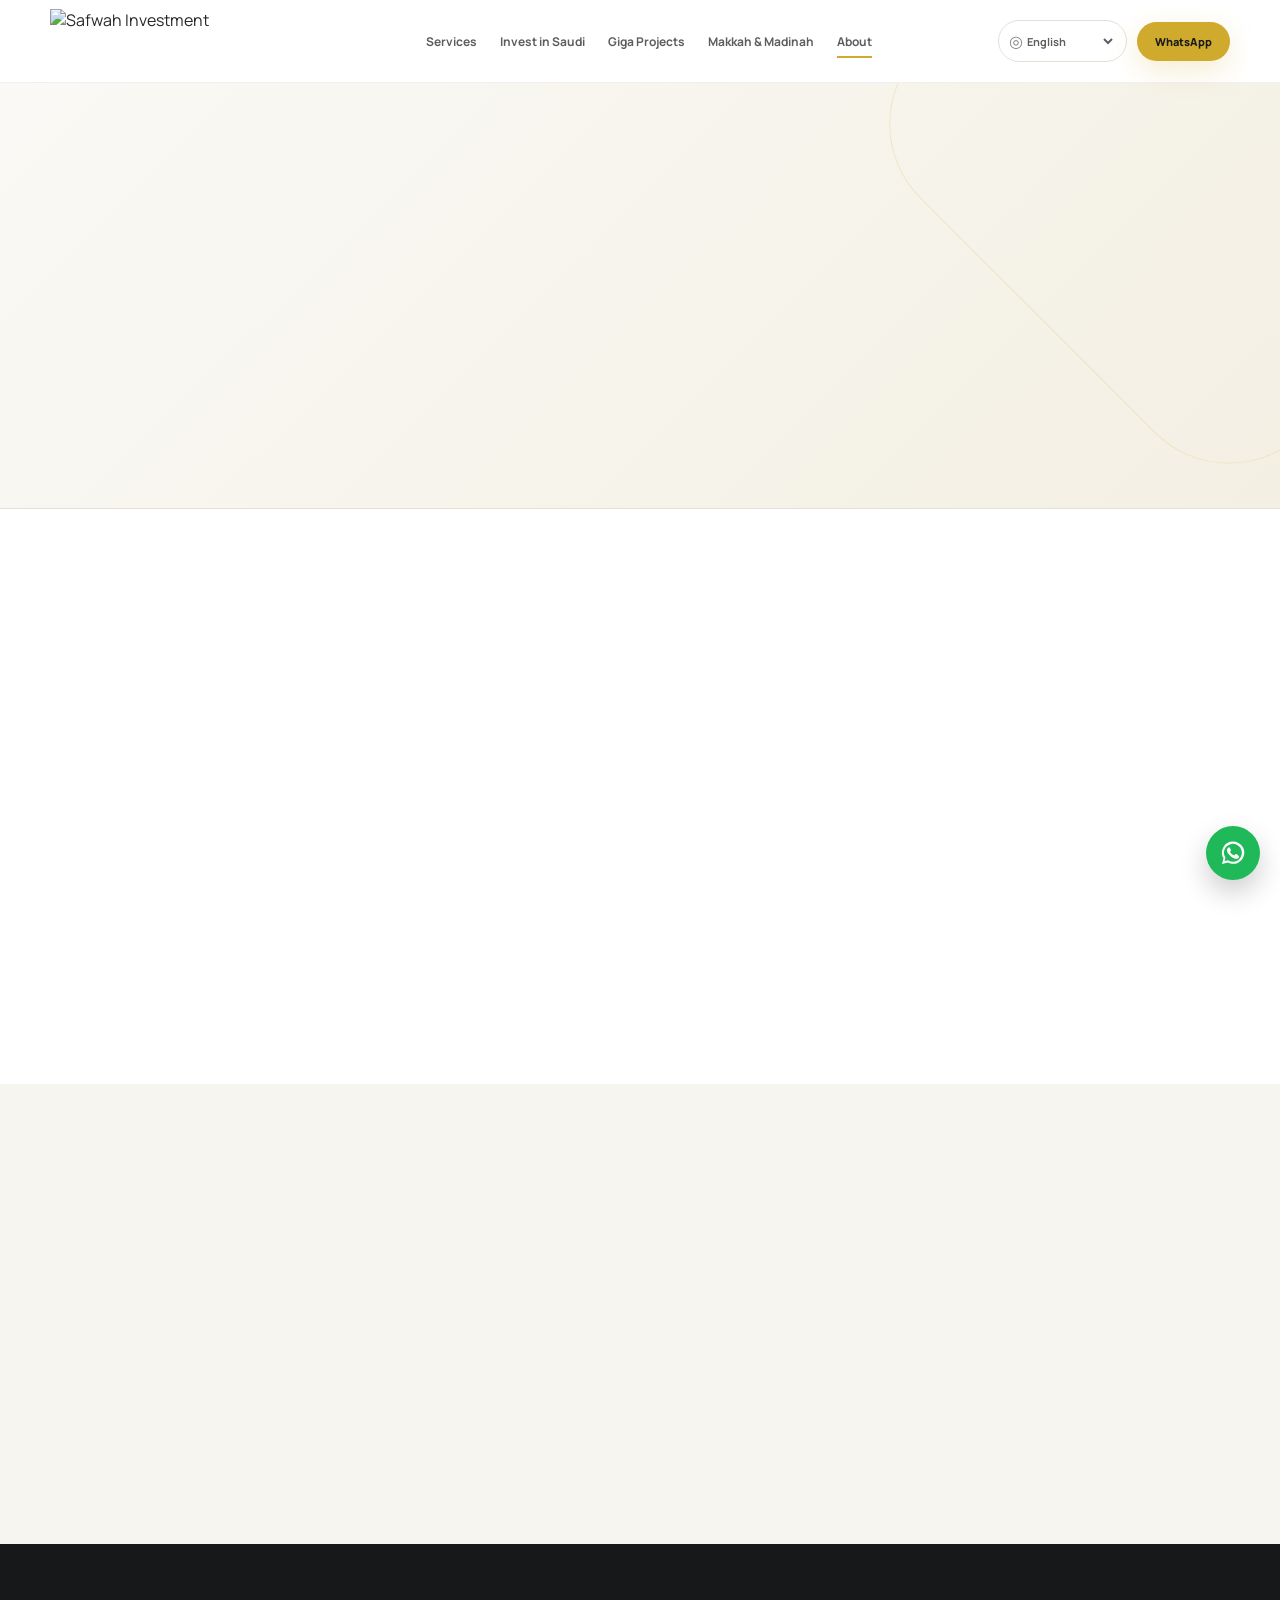
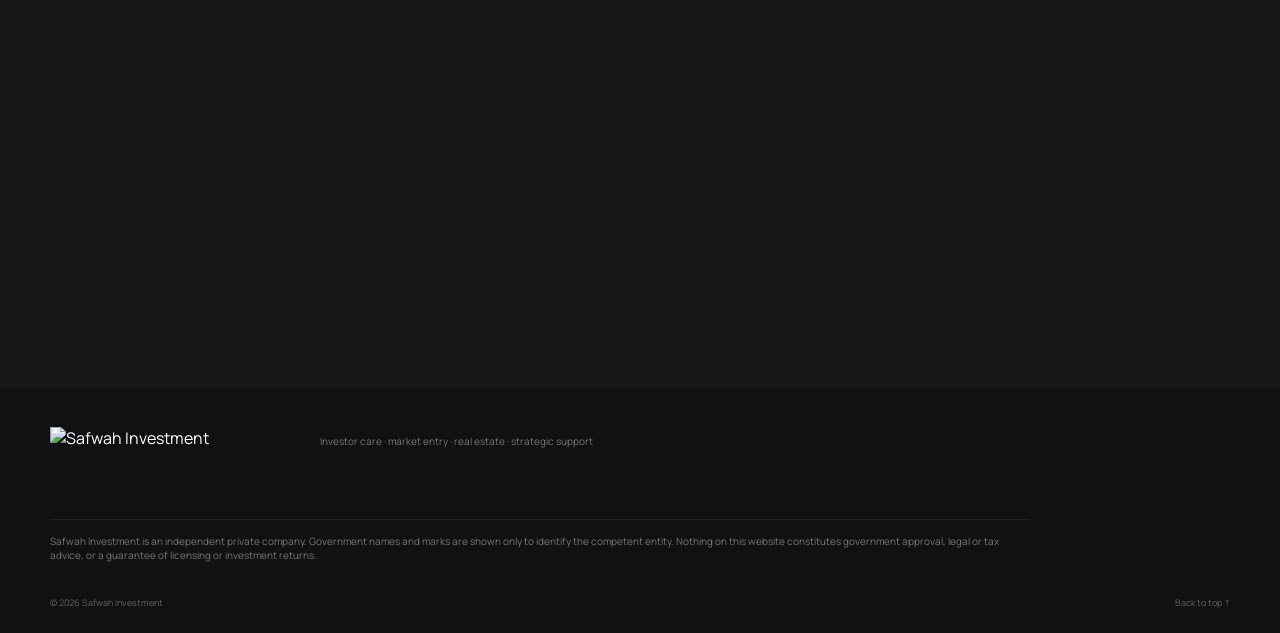
==== about.html @ ffae1cda "Add Safwah about page" ====
<!doctype html><html lang="en" dir="ltr"><head><meta charset="utf-8"><meta name="viewport" content="width=device-width,initial-scale=1,viewport-fit=cover"><meta name="theme-color" content="#5e5d5c"><meta name="description" content="Safwah Investment Group: Saudi-rooted investor care, investment and real-estate support since 2016."><meta property="og:title" content="About Safwah Investment"><meta property="og:description" content="Safwah Investment Group: Saudi-rooted investor care, investment and real-estate support since 2016."><meta property="og:type" content="website"><link rel="icon" type="image/svg+xml" href="assets/img/favicon.svg"><link rel="preconnect" href="https://fonts.googleapis.com"><link rel="preconnect" href="https://fonts.gstatic.com" crossorigin><link href="https://fonts.googleapis.com/css2?family=Manrope:wght@400;500;600;700;800&family=Noto+Kufi+Arabic:wght@400;500;600;700&display=swap" rel="stylesheet"><link rel="stylesheet" href="assets/css/styles.css"><title>About Safwah Investment</title></head><body data-page="about"><a class="skip-link" href="#main">Skip to content</a>
<header class="site-header" id="top"><div class="shell header-row">
<a class="brand" href="index.html" aria-label="Safwah Investment"><img src="assets/img/safwah-logo.svg" alt="Safwah Investment"></a>
<nav class="desktop-nav" aria-label="Primary navigation"><a href="services.html" class="" data-i18n="nav.services">Services</a><a href="invest-saudi.html" class="" data-i18n="nav.invest">Invest in Saudi</a><a href="giga-projects.html" class="" data-i18n="nav.projects">Giga Projects</a><a href="haramain.html" class="" data-i18n="nav.haramain">Makkah & Madinah</a><a href="about.html" class="active" data-i18n="nav.about">About</a></nav>
<div class="header-actions"><label class="language-control"><span class="globe" aria-hidden="true">◎</span><select id="languageSelect" aria-label="Select language"><option value="en">English</option><option value="ar">العربية</option><option value="ru">Русский</option><option value="zh">简体中文</option><option value="tr">Türkçe</option><option value="bn">বাংলা</option><option value="hi">हिन्दी</option><option value="ur">اردو</option><option value="pt">Português</option><option value="ko">한국어</option></select></label><a class="button button-sm button-primary whatsapp-top" data-whatsapp href="#" target="_blank" rel="noopener" data-i18n="nav.whatsapp">WhatsApp</a><button class="menu-button" id="menuButton" aria-label="Open menu" aria-expanded="false"><span></span><span></span><span></span></button></div>
</div><div class="mobile-menu" id="mobileMenu"><a href="services.html" data-i18n="nav.services">Services</a><a href="invest-saudi.html" data-i18n="nav.invest">Invest in Saudi</a><a href="giga-projects.html" data-i18n="nav.projects">Giga Projects</a><a href="haramain.html" data-i18n="nav.haramain">Makkah & Madinah</a><a href="about.html" data-i18n="nav.about">About</a></div></header><main id="main"><section class="page-hero"><div class="shell reveal"><div class="eyebrow"><span></span><span data-i18n="about.eyebrow">Safwah Investment</span></div><h1 data-i18n="about.title">Saudi hospitality translated into investor care.</h1><p data-i18n="about.lead">Safwah Investment Group was established in 2016 with an ambition to create a different standard in investment and real-estate services, rooted in Saudi culture and focused on practical support.</p></div></section><section class="section"><div class="shell about-grid"><div class="section-heading reveal"><div class="eyebrow"><span></span><span data-i18n="about.storyEyebrow">Our story</span></div><h2 data-i18n="about.storyTitle">A local partner for companies entering and growing in Saudi Arabia.</h2></div><div class="reveal"><p class="about-story" data-i18n="about.story">Since 2016, Safwah has focused on enabling investors through tailored support. Whether entering new sectors or expanding existing operations, our role is to bring local context, coordination and practical execution to the investment journey.</p><div class="statement-grid"><article class="statement-card"><span data-i18n="about.visionLabel">Our vision</span><h3 data-i18n="about.vision">To be the preferred destination for success partners by providing high-quality investment and real-estate services and earning client satisfaction.</h3></article><article class="statement-card"><span data-i18n="about.missionLabel">Our mission</span><h3 data-i18n="about.mission">To provide an integrated platform for investment and real-estate needs and create added value through the quality of services delivered to our partners.</h3></article></div><div class="values-grid" id="valuesGrid"></div></div></div></section><section class="section section-soft"><div class="shell"><div class="section-heading reveal"><div class="eyebrow"><span></span><span data-i18n="about.capabilitiesEyebrow">Capabilities</span></div><h2 data-i18n="about.capabilitiesTitle">Investor care backed by broader business support.</h2><p data-i18n="about.capabilitiesLead">Safwah’s existing service model spans investor care, real estate, strategic partnerships, institutional communication, and support services. This website focuses that breadth around foreign-investor market entry.</p></div><div class="opportunity-grid" id="aboutCapabilities"></div></div></section></main><section class="contact-section"><div class="shell contact-grid"><div class="contact-copy reveal"><div class="eyebrow light"><span></span><span data-i18n="contact.eyebrow">Start your journey</span></div><h2 data-i18n="contact.title">Tell us what you want to build in Saudi Arabia.</h2><p data-i18n="contact.lead">Send us your home country, sector and proposed activity. We will structure the first conversation around the decisions that matter.</p><a class="button button-gold button-large" data-whatsapp href="#" target="_blank" rel="noopener"><span data-i18n="contact.cta">Start on WhatsApp</span><span class="arrow">↗</span></a></div><div class="contact-details reveal"><div><span data-i18n="contact.emailLabel">Email</span><a href="mailto:Info@Safwah-group.com">Info@Safwah-group.com</a></div><div><span data-i18n="contact.whatsappLabel">WhatsApp</span><a data-whatsapp href="#" target="_blank" rel="noopener">+966 58 300 0800</a></div><div><span data-i18n="contact.hqLabel">Headquarters</span><strong data-i18n="contact.hq">Madinah, Kingdom of Saudi Arabia</strong></div><div><span data-i18n="contact.websiteLabel">Corporate website</span><a href="https://safwah-group.com/" target="_blank" rel="noopener">safwah-group.com</a></div></div></div></section>
<footer class="site-footer"><div class="shell footer-grid"><img src="assets/img/safwah-logo-dark.svg" alt="Safwah Investment" class="footer-logo"><p data-i18n="footer.copy">Investor care · market entry · real estate · strategic support</p><p class="footer-legal" data-i18n="footer.legal">Safwah Investment is an independent private company. Government names and marks are shown only to identify the competent entity. Nothing on this website constitutes government approval, legal or tax advice, or a guarantee of licensing or investment returns.</p><div class="footer-bottom"><span>© 2026 Safwah Investment</span><a href="#top" data-i18n="footer.back">Back to top ↑</a></div></div></footer>
<a class="floating-whatsapp" data-whatsapp href="#" target="_blank" rel="noopener" aria-label="WhatsApp Safwah Investment"><svg viewBox="0 0 32 32" aria-hidden="true"><path d="M16 3a12.6 12.6 0 0 0-10.9 19L3.5 28.5l6.7-1.6A12.7 12.7 0 1 0 16 3Zm0 22.9a10.2 10.2 0 0 1-5.2-1.4l-.4-.2-4 .9 1-3.9-.3-.4a10.2 10.2 0 1 1 8.9 5Zm5.6-7.7c-.3-.2-1.8-.9-2.1-1-.3-.1-.5-.2-.7.2-.2.3-.8 1-1 1.2-.2.2-.4.2-.7.1-1.9-.9-3.2-1.7-4.4-3.8-.3-.5.3-.5.9-1.8.1-.2.1-.4 0-.6-.1-.2-.7-1.7-1-2.3-.3-.6-.5-.5-.7-.5h-.6c-.2 0-.6.1-.9.4-.3.3-1.2 1.2-1.2 2.9s1.2 3.4 1.4 3.6c.2.2 2.4 3.7 5.9 5.2.8.4 1.5.6 2 .7.8.3 1.6.2 2.2.1.7-.1 1.8-.7 2-1.4.3-.7.3-1.3.2-1.4-.1-.2-.3-.3-.6-.4Z"/></svg></a><script src="assets/js/app.js"></script></body></html>
---- assets/css/styles.css ----
:root{
  --charcoal:#5e5d5c;--ink:#262728;--ink-2:#343537;--gold:#d0aa2d;--gold-deep:#a88416;
  --cream:#f7f5ef;--paper:#fff;--muted:#727272;--line:#e5e0d6;--green:#0e8b5b;
  --shadow:0 24px 65px rgba(30,31,32,.10);--radius:24px;--shell:min(1180px,calc(100% - 40px));
}
*{box-sizing:border-box}html{scroll-behavior:smooth}body{margin:0;background:var(--paper);color:var(--ink);font-family:Manrope,"Segoe UI",Arial,sans-serif;-webkit-font-smoothing:antialiased}html[lang="ar"] body,html[lang="ur"] body{font-family:"Noto Kufi Arabic","Segoe UI",Tahoma,Arial,sans-serif}a{color:inherit;text-decoration:none}img{max-width:100%;display:block}button,input,select{font:inherit}button{cursor:pointer}.shell{width:var(--shell);margin-inline:auto}.skip-link{position:absolute;left:-9999px;top:auto}.skip-link:focus{left:16px;top:16px;z-index:1000;background:#fff;padding:10px 14px;border-radius:10px}.site-header{position:sticky;top:0;z-index:100;background:rgba(255,255,255,.92);backdrop-filter:blur(16px);border-bottom:1px solid rgba(0,0,0,.06)}.header-row{height:82px;display:flex;align-items:center;gap:30px}.brand{width:250px;flex:none}.brand img{width:100%;height:64px;object-fit:contain;object-position:left center}.desktop-nav{display:flex;gap:23px;align-items:center;margin-inline:auto}.desktop-nav a{font-size:12px;font-weight:700;color:#5b5d5f;position:relative;white-space:nowrap}.desktop-nav a:after{content:"";position:absolute;left:0;right:100%;bottom:-8px;height:2px;background:var(--gold);transition:.2s}.desktop-nav a:hover:after,.desktop-nav a.active:after{right:0}.header-actions{display:flex;align-items:center;gap:10px}.language-control{display:flex;align-items:center;border:1px solid var(--line);border-radius:999px;padding:0 10px;height:42px;background:#fff}.language-control select{border:0;background:transparent;outline:0;font-size:11px;font-weight:700;color:#5d5e60;width:93px}.globe{font-size:16px;color:#888}.menu-button{display:none;width:42px;height:42px;border:1px solid var(--line);background:#fff;border-radius:12px;flex-direction:column;gap:4px;justify-content:center;align-items:center}.menu-button span{display:block;width:17px;height:2px;background:#444}.mobile-menu{display:none}.button{display:inline-flex;align-items:center;justify-content:center;gap:10px;border-radius:999px;padding:13px 20px;border:1px solid transparent;font-weight:800;font-size:11px;transition:transform .2s,box-shadow .2s,background .2s}.button:hover{transform:translateY(-1px)}.button-sm{padding:11px 17px}.button-primary,.button-gold{background:var(--gold);color:#191a1a;box-shadow:0 9px 28px rgba(208,170,45,.22)}.button-primary:hover,.button-gold:hover{background:#ddb632}.button-dark{background:var(--ink);color:#fff}.button-outline{border-color:rgba(255,255,255,.25);color:#fff;background:rgba(255,255,255,.03)}.button-large{padding:16px 24px;font-size:12px}.arrow{font-size:15px}.text-link{display:inline-flex;align-items:center;gap:7px;font-size:11px;font-weight:800;color:#68696a}.text-link:hover{color:var(--gold-deep)}.eyebrow{display:flex;align-items:center;gap:10px;text-transform:uppercase;letter-spacing:.14em;font-size:10px;font-weight:800;color:#8b7d50;margin-bottom:18px}.eyebrow>span:first-child{width:28px;height:1px;background:var(--gold)}.eyebrow.light{color:#d6c785}.page-hero{background:linear-gradient(135deg,#faf9f5 0,#f3efe3 100%);border-bottom:1px solid var(--line);position:relative;overflow:hidden}.page-hero:after{content:"";position:absolute;width:540px;height:540px;border:1px solid rgba(208,170,45,.18);border-radius:105px;right:-220px;top:-230px;transform:rotate(45deg)}.page-hero .shell{padding:84px 0 72px;position:relative;z-index:2}.page-hero h1{font-size:clamp(42px,6.2vw,82px);line-height:.99;letter-spacing:-.055em;max-width:960px;margin:0}.page-hero p{font-size:16px;line-height:1.75;color:#686a6c;max-width:790px;margin:24px 0 0}.hero{background:#f8f7f3;position:relative;overflow:hidden;border-bottom:1px solid var(--line)}.hero:before{content:"";position:absolute;width:520px;height:520px;border-radius:95px;border:1px solid rgba(208,170,45,.2);right:-160px;top:-230px;transform:rotate(45deg)}.hero-grid{display:grid;grid-template-columns:1.08fr .92fr;gap:62px;align-items:center;min-height:690px;padding:70px 0}.hero h1{font-size:clamp(48px,6vw,79px);line-height:.98;letter-spacing:-.058em;margin:0;max-width:820px}.hero-lead{font-size:16px;line-height:1.76;color:#6b6d6e;max-width:700px;margin:25px 0 0}.hero-cta{display:flex;gap:20px;align-items:center;margin-top:30px;flex-wrap:wrap}.hero-trust{display:flex;gap:34px;border-top:1px solid #e3ded3;margin-top:48px;padding-top:22px}.hero-trust div{display:flex;flex-direction:column;gap:3px}.hero-trust strong{font-size:18px}.hero-trust span{font-size:9px;color:#7b7c7d}.hero-visual{position:relative}.visual-frame{background:#252627;border-radius:30px;color:#fff;padding:28px;position:relative;z-index:2;box-shadow:0 28px 70px rgba(33,34,35,.2)}.visual-topline{display:flex;justify-content:space-between;gap:18px;font-size:10px;color:rgba(255,255,255,.55)}.live-dot{display:flex;align-items:center;gap:7px}.live-dot i{width:7px;height:7px;border-radius:50%;background:#50d28c;box-shadow:0 0 0 5px rgba(80,210,140,.1)}.hero-steps{display:grid;gap:9px;margin:30px 0}.hero-step{border:1px solid rgba(255,255,255,.1);border-radius:16px;padding:15px 16px;display:grid;grid-template-columns:34px 1fr auto;gap:12px;align-items:center;background:rgba(255,255,255,.02)}.hero-step b{font-size:11px}.hero-step small{display:block;color:rgba(255,255,255,.45);font-size:9px;margin-top:2px}.hero-step i{font-style:normal;color:var(--gold);font-size:10px}.visual-note{display:flex;gap:11px;border-top:1px solid rgba(255,255,255,.1);padding-top:17px;color:rgba(255,255,255,.52);font-size:10px;line-height:1.55}.visual-note p{margin:0}.gold-mark{color:var(--gold)}.hero-strip{border-top:1px solid #e5e0d5;background:#f2efe6}.strip-inner{font-size:9px;text-align:center;color:#757575;padding:10px 0;letter-spacing:.02em}.section{padding:96px 0}.section-soft{background:var(--cream)}.section-dark{background:#222324;color:#fff}.section-heading{max-width:830px}.section-heading h2,.invest-copy h2,.haramain-copy h2,.contact-copy h2{font-size:clamp(36px,4.6vw,61px);line-height:1.05;letter-spacing:-.045em;margin:0}.section-heading p,.section-lead{font-size:14px;line-height:1.78;color:#747576;margin-top:20px}.section-dark .section-heading p{color:rgba(255,255,255,.57)}.split-heading{max-width:none;display:grid;grid-template-columns:1fr .78fr;gap:80px;align-items:end}.split-heading h2{color:#fff}.journey-grid{display:grid;grid-template-columns:repeat(5,1fr);gap:10px;margin-top:48px}.journey-card{background:#fff;border:1px solid var(--line);border-radius:20px;padding:20px;min-height:170px}.journey-card .num{font-size:9px;font-weight:800;color:var(--gold-deep);letter-spacing:.11em}.journey-card h3{font-size:14px;margin:34px 0 8px}.journey-card p{font-size:10px;line-height:1.55;color:#777;margin:0}.service-preview-grid,.services-grid{display:grid;grid-template-columns:repeat(3,1fr);gap:14px;margin-top:36px}.service-card{background:#fff;border:1px solid var(--line);border-radius:21px;padding:22px;min-height:245px;display:flex;flex-direction:column;box-shadow:0 0 0 rgba(0,0,0,0);transition:.22s}.service-card:hover{transform:translateY(-3px);box-shadow:var(--shadow)}.service-top{display:flex;align-items:center;justify-content:space-between;gap:15px}.authority-logo-wrap{width:62px;height:54px;border:1px solid #ece8de;border-radius:12px;background:#fff;display:grid;place-items:center;padding:7px;overflow:hidden}.authority-logo{max-width:100%;max-height:100%;object-fit:contain}.authority-fallback{display:none;font-size:10px;font-weight:900;color:#57595a;text-align:center}.service-tag{font-size:8px;border:1px solid #e8e3d8;border-radius:999px;padding:6px 8px;text-transform:uppercase;letter-spacing:.1em;color:#858585}.service-card h3{font-size:17px;line-height:1.35;margin:22px 0 8px}.service-card p{font-size:10.5px;color:#777;line-height:1.62;margin:0 0 18px}.provider-line{margin-top:auto;padding-top:15px;border-top:1px solid #eee9df;display:flex;align-items:center;justify-content:space-between;gap:10px}.provider-line span{font-size:9px;color:#888}.provider-line a{font-size:9px;font-weight:800;color:#79621b}.search-panel{margin-top:42px;background:#fff;border:1px solid var(--line);border-radius:22px;padding:16px;box-shadow:0 12px 42px rgba(25,25,25,.05)}.search-row{display:flex;gap:10px}.search-box{flex:1;display:flex;align-items:center;gap:10px;border:1px solid #e8e4dc;border-radius:14px;padding:0 14px;height:50px}.search-box input{border:0;outline:0;background:transparent;width:100%;font-size:12px}.filters{display:flex;gap:7px;flex-wrap:wrap;margin-top:12px}.filter-button{border:1px solid #e5e0d7;background:#fff;border-radius:999px;padding:8px 12px;font-size:9px;font-weight:800;color:#737476}.filter-button.active{background:var(--ink);color:#fff;border-color:var(--ink)}.results-count{font-size:9px;color:#838383;margin-top:10px}.disclaimer-card{display:flex;gap:12px;border:1px solid #e5dfd1;border-radius:16px;background:#fbfaf6;padding:16px;margin-top:22px}.shield{width:24px;height:24px;border-radius:50%;display:grid;place-items:center;background:#eee6c8;color:#7f6415;font-weight:900;font-size:11px;flex:none}.disclaimer-card p{font-size:10px;line-height:1.6;color:#777;margin:0}.invest-grid{display:grid;grid-template-columns:1fr .94fr;gap:70px;align-items:center}.feature-list{display:grid;gap:13px;margin:30px 0}.feature-item{display:flex;gap:12px}.feature-item i{width:21px;height:21px;border-radius:50%;background:#f0e4b2;display:grid;place-items:center;font-style:normal;color:#7d6210;font-size:9px;font-weight:900;flex:none}.feature-item b{font-size:12px}.feature-item span{display:block;color:#777;font-size:10px;line-height:1.5;margin-top:2px}.sector-panel{background:#292a2b;color:#fff;border-radius:28px;padding:28px;box-shadow:var(--shadow)}.panel-kicker{font-size:9px;text-transform:uppercase;letter-spacing:.13em;color:rgba(255,255,255,.48);margin-bottom:18px}.sector-grid{display:grid;grid-template-columns:1fr 1fr;gap:10px}.sector-item{border:1px solid rgba(255,255,255,.1);border-radius:15px;padding:17px;min-height:108px;background:rgba(255,255,255,.025);position:relative;overflow:hidden}.sector-item:after{content:"";position:absolute;width:60px;height:60px;border:1px solid rgba(208,170,45,.25);right:-25px;bottom:-25px;transform:rotate(30deg);border-radius:16px}.sector-item b{display:block;font-size:12px}.sector-item span{display:block;font-size:9px;color:rgba(255,255,255,.47);margin-top:6px}.source-note{display:flex;justify-content:space-between;gap:16px;border-top:1px solid rgba(255,255,255,.1);margin-top:18px;padding-top:15px;font-size:9px;color:rgba(255,255,255,.4)}.source-note a{color:#e1c85f}.project-grid{display:grid;grid-template-columns:repeat(12,1fr);gap:14px;margin-top:48px}.project-card{grid-column:span 4;min-height:270px;border:1px solid rgba(255,255,255,.1);border-radius:22px;padding:24px;background:linear-gradient(145deg,rgba(255,255,255,.055),rgba(255,255,255,.018));display:flex;flex-direction:column;position:relative;overflow:hidden}.project-card:nth-child(1),.project-card:nth-child(2){grid-column:span 6}.project-card:after{content:"";position:absolute;width:150px;height:150px;border:1px solid rgba(208,170,45,.16);border-radius:34px;right:-68px;top:-70px;transform:rotate(45deg)}.project-card .num{font-size:9px;color:#d1ad31;letter-spacing:.14em}.project-card h3{font-size:26px;margin:auto 0 10px}.project-card p{font-size:10.5px;line-height:1.58;color:rgba(255,255,255,.55);margin:0}.tags{display:flex;gap:6px;flex-wrap:wrap;margin-top:16px}.tags span{font-size:8px;border:1px solid rgba(255,255,255,.12);border-radius:999px;padding:5px 8px;color:rgba(255,255,255,.56)}.opportunity-grid{display:grid;grid-template-columns:repeat(3,1fr);gap:14px;margin-top:42px}.opportunity-card{border:1px solid var(--line);border-radius:20px;padding:22px;background:#fff;min-height:200px}.opportunity-card i{font-style:normal;color:var(--gold-deep);font-weight:900;font-size:11px}.opportunity-card h3{font-size:16px;margin:28px 0 8px}.opportunity-card p{font-size:10.5px;line-height:1.6;color:#777;margin:0}.haramain-band{background:#2d2e30;color:#fff;overflow:hidden}.haramain-grid{display:grid;grid-template-columns:.9fr 1.1fr;gap:70px;align-items:center}.haramain-art{min-height:470px;border:1px solid rgba(255,255,255,.08);border-radius:28px;background:#252628;position:relative;display:grid;place-items:center;overflow:hidden}.haramain-art:before{content:"";position:absolute;inset:0;background:radial-gradient(circle at 50% 52%,rgba(208,170,45,.13),transparent 43%)}.haramain-art svg{width:88%;position:relative}.haramain-copy h2{color:#fff}.haramain-copy>p{color:rgba(255,255,255,.58);font-size:13px;line-height:1.78}.haramain-note{font-size:9px!important;color:rgba(255,255,255,.4)!important;border-left:2px solid rgba(208,170,45,.55);padding-left:12px;margin:23px 0!important}.about-grid{display:grid;grid-template-columns:.86fr 1.14fr;gap:80px;align-items:start}.about-story{font-size:15px;line-height:1.85;color:#6d6e70;margin:0}.statement-grid{display:grid;grid-template-columns:1fr 1fr;gap:14px;margin-top:36px}.statement-card{border:1px solid var(--line);border-radius:20px;padding:25px;background:#fff}.statement-card span{font-size:9px;text-transform:uppercase;letter-spacing:.12em;color:#8d7e4e}.statement-card h3{font-size:18px;line-height:1.5;margin:12px 0 0}.values-grid{display:grid;grid-template-columns:repeat(5,1fr);gap:10px;margin-top:16px}.value-card{border:1px solid var(--line);border-radius:15px;background:#faf9f5;text-align:center;padding:16px;font-size:10px;font-weight:800}.contact-section{background:#171819;color:#fff;padding:84px 0}.contact-grid{display:grid;grid-template-columns:1.08fr .92fr;gap:65px;align-items:center}.contact-copy h2{color:#fff}.contact-copy p{font-size:12px;line-height:1.7;color:rgba(255,255,255,.52);max-width:680px}.contact-details{display:grid;grid-template-columns:1fr 1fr;gap:11px}.contact-details div{border:1px solid rgba(255,255,255,.1);border-radius:15px;padding:17px;min-height:108px;background:rgba(255,255,255,.025);display:flex;flex-direction:column;justify-content:space-between}.contact-details span{font-size:8px;color:rgba(255,255,255,.4);text-transform:uppercase;letter-spacing:.1em}.contact-details a,.contact-details strong{font-size:11px}.site-footer{background:#101112;color:#fff;padding:40px 0 24px}.footer-grid{display:grid;grid-template-columns:220px 1fr;gap:15px 50px}.footer-logo{width:220px;height:70px;object-fit:contain}.footer-grid>p{font-size:10px;color:rgba(255,255,255,.43);margin:7px 0}.footer-legal{grid-column:1/-1;border-top:1px solid rgba(255,255,255,.07);padding-top:14px!important;max-width:980px}.footer-bottom{grid-column:1/-1;display:flex;justify-content:space-between;padding-top:12px;font-size:9px;color:rgba(255,255,255,.35)}.floating-whatsapp{position:fixed;right:20px;bottom:20px;width:54px;height:54px;border-radius:50%;background:#20b95a;display:grid;place-items:center;box-shadow:0 12px 28px rgba(0,0,0,.2);z-index:95}.floating-whatsapp svg{width:28px;height:28px;fill:#fff}.reveal{opacity:0;transform:translateY(15px);transition:opacity .55s ease,transform .55s ease}.reveal.visible{opacity:1;transform:none}.no-results{grid-column:1/-1;text-align:center;padding:50px;border:1px dashed #ddd6c8;border-radius:20px;color:#8a8a8a;font-size:12px}.source-box{margin-top:38px;border-top:1px solid var(--line);padding-top:18px;font-size:9px;color:#888}.source-box a{color:#745e16;font-weight:800}.metric-row{display:grid;grid-template-columns:repeat(3,1fr);gap:12px;margin-top:40px}.metric{border:1px solid var(--line);border-radius:18px;padding:21px;background:#fff}.metric strong{font-size:26px}.metric span{display:block;font-size:9px;color:#818181;margin-top:5px}.cta-band{background:linear-gradient(120deg,#2a2b2d,#1d1e1f);color:#fff;border-radius:28px;padding:38px;display:flex;justify-content:space-between;gap:40px;align-items:center}.cta-band h3{font-size:27px;margin:0}.cta-band p{font-size:10px;color:rgba(255,255,255,.5);margin:7px 0 0}.page-actions{display:flex;gap:12px;flex-wrap:wrap;margin-top:28px}html[dir="rtl"] .brand img{object-position:right center}html[dir="rtl"] .page-hero:after,html[dir="rtl"] .hero:before{right:auto;left:-220px}html[dir="rtl"] .floating-whatsapp{right:auto;left:20px}html[dir="rtl"] .haramain-note{border-left:0;border-right:2px solid rgba(208,170,45,.55);padding-left:0;padding-right:12px}html[dir="rtl"] .project-card:after,html[dir="rtl"] .sector-item:after{right:auto;left:-68px}html[dir="rtl"] .sector-item:after{left:-25px}
@media(max-width:1060px){.desktop-nav{display:none}.menu-button{display:flex}.whatsapp-top{display:none}.hero-grid,.invest-grid,.haramain-grid,.contact-grid,.about-grid{grid-template-columns:1fr;gap:45px}.hero-grid{min-height:auto}.journey-grid{grid-template-columns:repeat(3,1fr)}.service-preview-grid,.services-grid{grid-template-columns:repeat(2,1fr)}.split-heading{grid-template-columns:1fr;gap:22px}.project-card,.project-card:nth-child(1),.project-card:nth-child(2){grid-column:span 6}.opportunity-grid{grid-template-columns:1fr 1fr}.values-grid{grid-template-columns:repeat(3,1fr)}.mobile-menu.open{display:grid;grid-template-columns:repeat(2,1fr);gap:1px;background:#f8f6f1;border-top:1px solid #eee;padding:10px 24px 18px}.mobile-menu a{padding:12px;font-size:11px;font-weight:800}}
@media(max-width:720px){:root{--shell:min(100% - 28px,1180px)}.header-row{height:72px;gap:8px}.brand{width:150px}.brand img{height:48px}.language-control{height:38px}.language-control select{width:58px}.hero-grid{padding:48px 0}.hero h1,.page-hero h1{font-size:43px}.hero-lead,.page-hero p{font-size:14px}.hero-trust{gap:13px;display:grid;grid-template-columns:repeat(3,1fr)}.visual-frame{padding:20px}.section{padding:76px 0}.section-heading h2,.invest-copy h2,.haramain-copy h2,.contact-copy h2{font-size:38px}.journey-grid{grid-template-columns:1fr}.journey-card{min-height:auto}.journey-card h3{margin-top:16px}.service-preview-grid,.services-grid,.opportunity-grid{grid-template-columns:1fr}.sector-grid{grid-template-columns:1fr}.project-card,.project-card:nth-child(1),.project-card:nth-child(2){grid-column:1/-1}.haramain-art{min-height:370px}.statement-grid{grid-template-columns:1fr}.values-grid{grid-template-columns:1fr 1fr}.contact-details{grid-template-columns:1fr}.footer-grid{grid-template-columns:1fr}.footer-legal,.footer-bottom{grid-column:1}.footer-bottom{gap:20px}.cta-band{display:block}.cta-band .button{margin-top:20px}.search-row{display:block}.filters{margin-top:12px}.mobile-menu.open{grid-template-columns:1fr}.floating-whatsapp{width:50px;height:50px}.page-hero .shell{padding:62px 0 54px}}
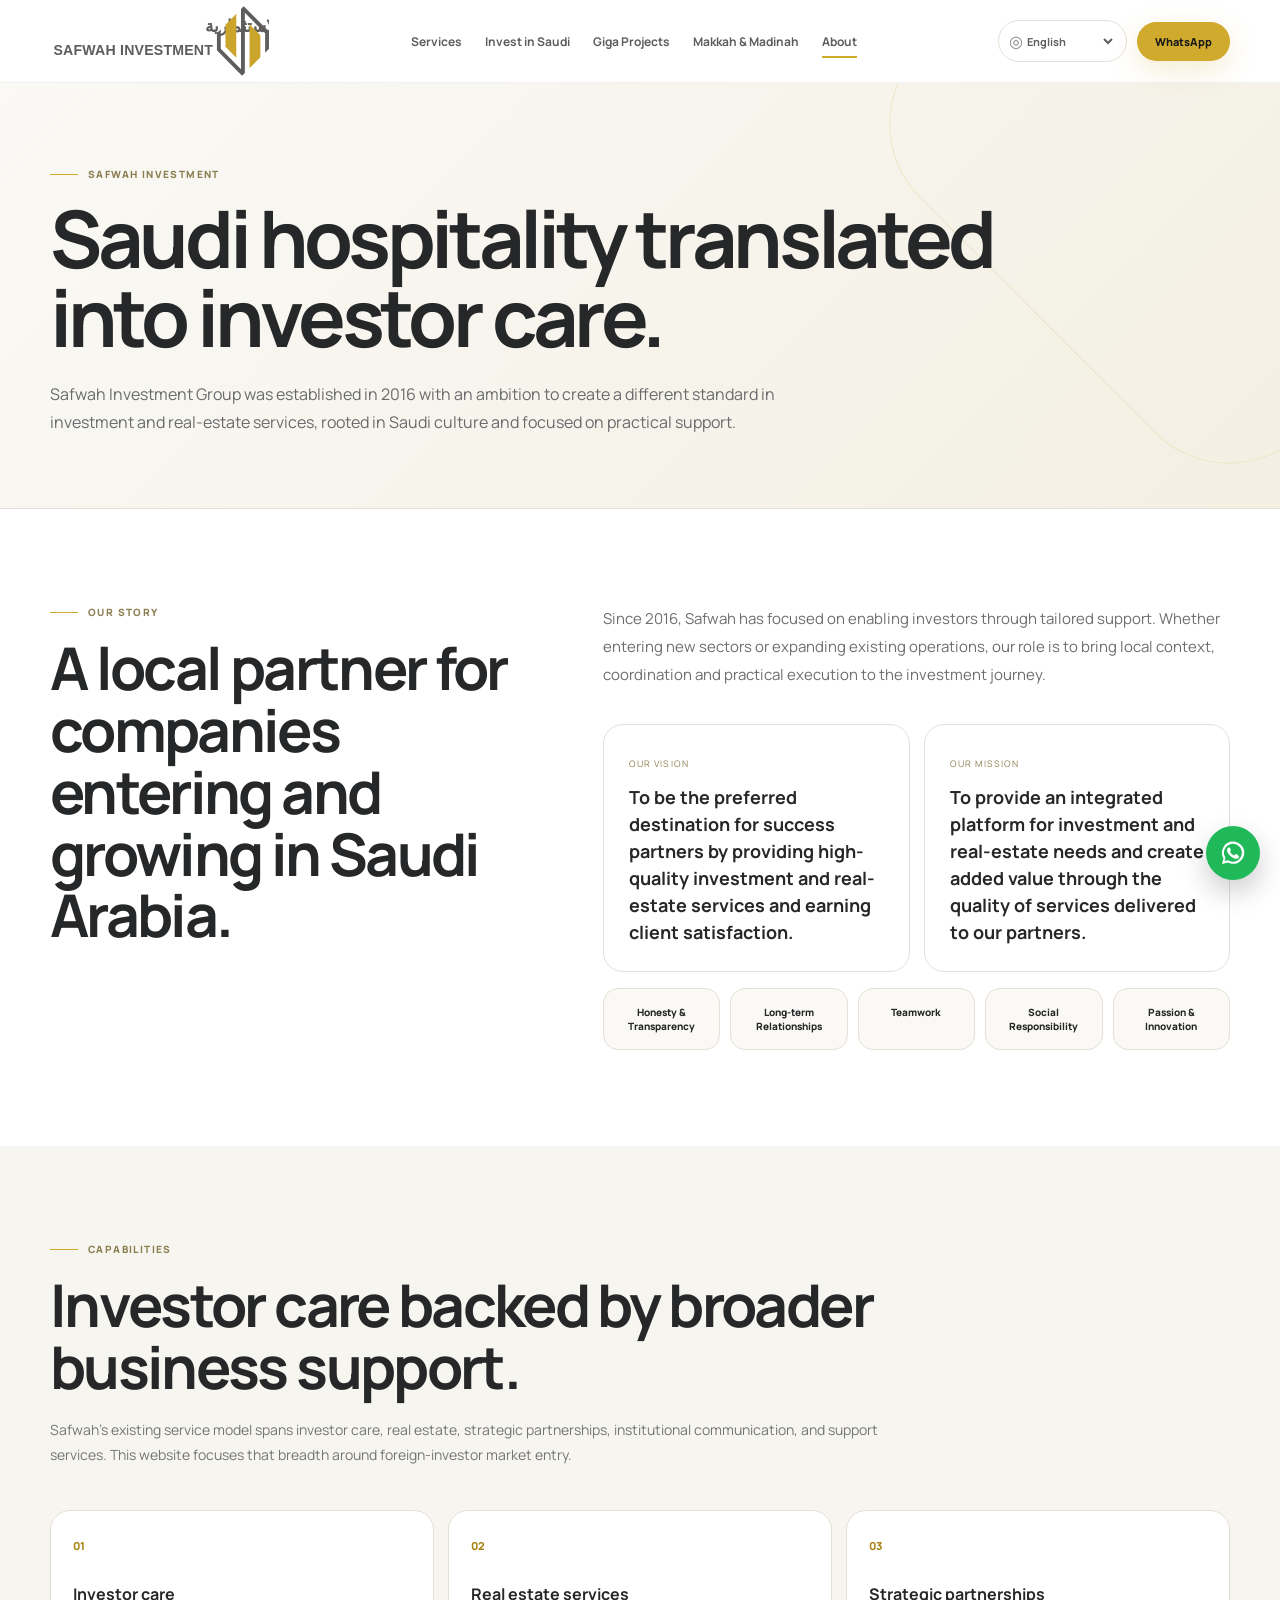
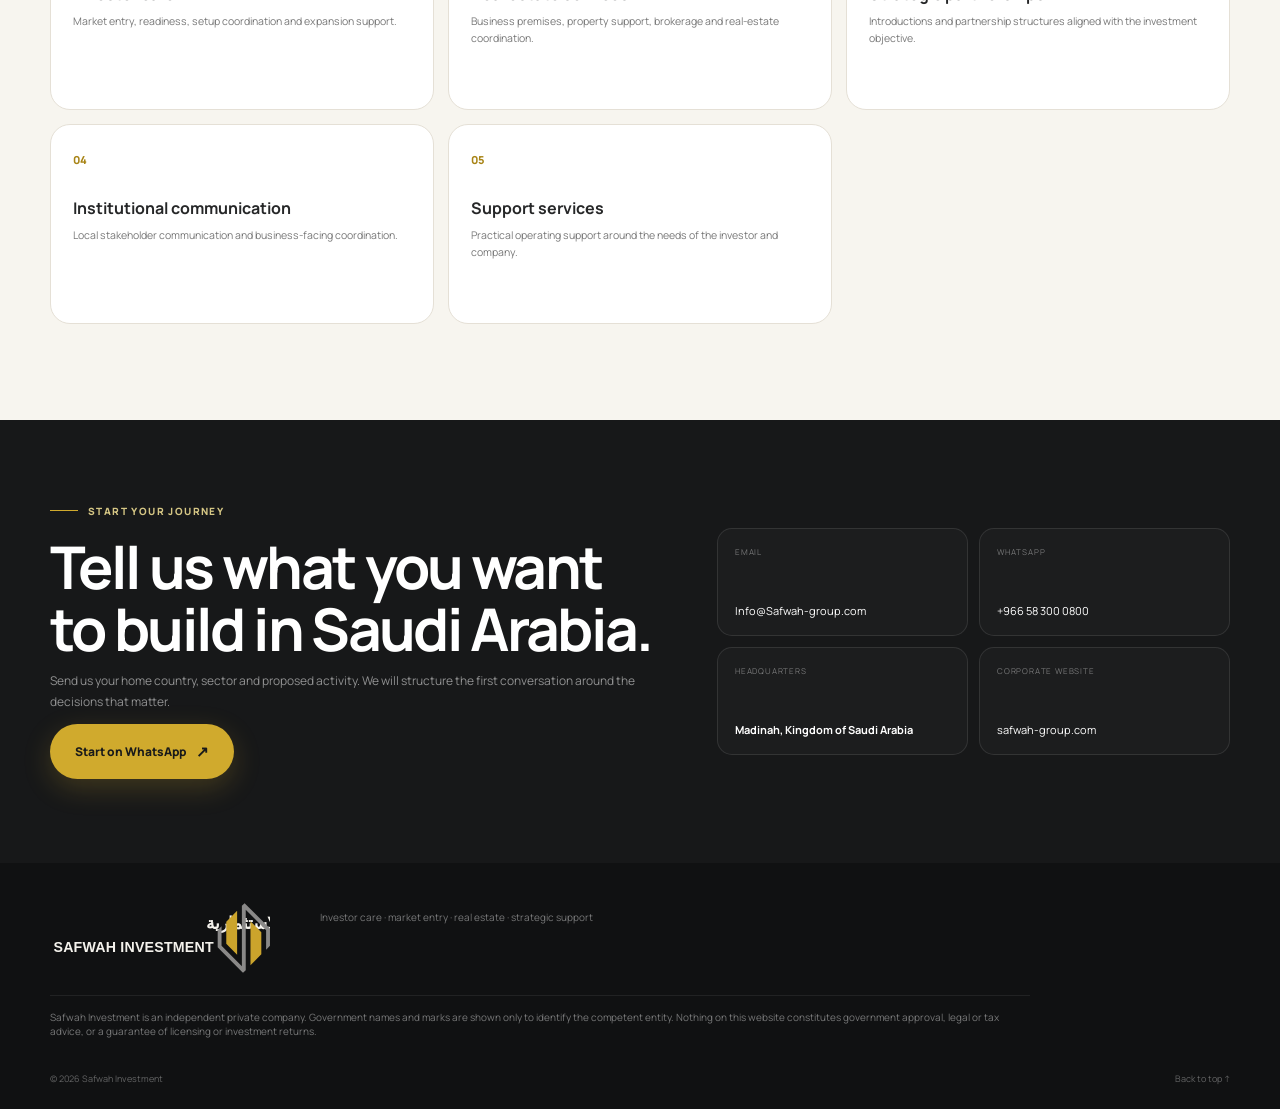
==== commit 955cc142: "Polish Safwah visuals and fix service logos" ====
--- a/about.html
+++ b/about.html
@@ -1,8 +1,8 @@
 <!doctype html><html lang="en" dir="ltr"><head><meta charset="utf-8"><meta name="viewport" content="width=device-width,initial-scale=1,viewport-fit=cover"><meta name="theme-color" content="#5e5d5c"><meta name="description" content="Safwah Investment Group: Saudi-rooted investor care, investment and real-estate support since 2016."><meta property="og:title" content="About Safwah Investment"><meta property="og:description" content="Safwah Investment Group: Saudi-rooted investor care, investment and real-estate support since 2016."><meta property="og:type" content="website"><link rel="icon" type="image/svg+xml" href="assets/img/favicon.svg"><link rel="preconnect" href="https://fonts.googleapis.com"><link rel="preconnect" href="https://fonts.gstatic.com" crossorigin><link href="https://fonts.googleapis.com/css2?family=Manrope:wght@400;500;600;700;800&family=Noto+Kufi+Arabic:wght@400;500;600;700&display=swap" rel="stylesheet"><link rel="stylesheet" href="assets/css/styles.css"><title>About Safwah Investment</title></head><body data-page="about"><a class="skip-link" href="#main">Skip to content</a>
 <header class="site-header" id="top"><div class="shell header-row">
-<a class="brand" href="index.html" aria-label="Safwah Investment"><img src="assets/img/safwah-logo.svg" alt="Safwah Investment"></a>
+<a class="brand" href="index.html" aria-label="Safwah Investment"><img src="assets/img/safwah-logo.svg" alt="Safwah Investment" width="1130" height="356"></a>
 <nav class="desktop-nav" aria-label="Primary navigation"><a href="services.html" class="" data-i18n="nav.services">Services</a><a href="invest-saudi.html" class="" data-i18n="nav.invest">Invest in Saudi</a><a href="giga-projects.html" class="" data-i18n="nav.projects">Giga Projects</a><a href="haramain.html" class="" data-i18n="nav.haramain">Makkah & Madinah</a><a href="about.html" class="active" data-i18n="nav.about">About</a></nav>
 <div class="header-actions"><label class="language-control"><span class="globe" aria-hidden="true">◎</span><select id="languageSelect" aria-label="Select language"><option value="en">English</option><option value="ar">العربية</option><option value="ru">Русский</option><option value="zh">简体中文</option><option value="tr">Türkçe</option><option value="bn">বাংলা</option><option value="hi">हिन्दी</option><option value="ur">اردو</option><option value="pt">Português</option><option value="ko">한국어</option></select></label><a class="button button-sm button-primary whatsapp-top" data-whatsapp href="#" target="_blank" rel="noopener" data-i18n="nav.whatsapp">WhatsApp</a><button class="menu-button" id="menuButton" aria-label="Open menu" aria-expanded="false"><span></span><span></span><span></span></button></div>
 </div><div class="mobile-menu" id="mobileMenu"><a href="services.html" data-i18n="nav.services">Services</a><a href="invest-saudi.html" data-i18n="nav.invest">Invest in Saudi</a><a href="giga-projects.html" data-i18n="nav.projects">Giga Projects</a><a href="haramain.html" data-i18n="nav.haramain">Makkah & Madinah</a><a href="about.html" data-i18n="nav.about">About</a></div></header><main id="main"><section class="page-hero"><div class="shell reveal"><div class="eyebrow"><span></span><span data-i18n="about.eyebrow">Safwah Investment</span></div><h1 data-i18n="about.title">Saudi hospitality translated into investor care.</h1><p data-i18n="about.lead">Safwah Investment Group was established in 2016 with an ambition to create a different standard in investment and real-estate services, rooted in Saudi culture and focused on practical support.</p></div></section><section class="section"><div class="shell about-grid"><div class="section-heading reveal"><div class="eyebrow"><span></span><span data-i18n="about.storyEyebrow">Our story</span></div><h2 data-i18n="about.storyTitle">A local partner for companies entering and growing in Saudi Arabia.</h2></div><div class="reveal"><p class="about-story" data-i18n="about.story">Since 2016, Safwah has focused on enabling investors through tailored support. Whether entering new sectors or expanding existing operations, our role is to bring local context, coordination and practical execution to the investment journey.</p><div class="statement-grid"><article class="statement-card"><span data-i18n="about.visionLabel">Our vision</span><h3 data-i18n="about.vision">To be the preferred destination for success partners by providing high-quality investment and real-estate services and earning client satisfaction.</h3></article><article class="statement-card"><span data-i18n="about.missionLabel">Our mission</span><h3 data-i18n="about.mission">To provide an integrated platform for investment and real-estate needs and create added value through the quality of services delivered to our partners.</h3></article></div><div class="values-grid" id="valuesGrid"></div></div></div></section><section class="section section-soft"><div class="shell"><div class="section-heading reveal"><div class="eyebrow"><span></span><span data-i18n="about.capabilitiesEyebrow">Capabilities</span></div><h2 data-i18n="about.capabilitiesTitle">Investor care backed by broader business support.</h2><p data-i18n="about.capabilitiesLead">Safwah’s existing service model spans investor care, real estate, strategic partnerships, institutional communication, and support services. This website focuses that breadth around foreign-investor market entry.</p></div><div class="opportunity-grid" id="aboutCapabilities"></div></div></section></main><section class="contact-section"><div class="shell contact-grid"><div class="contact-copy reveal"><div class="eyebrow light"><span></span><span data-i18n="contact.eyebrow">Start your journey</span></div><h2 data-i18n="contact.title">Tell us what you want to build in Saudi Arabia.</h2><p data-i18n="contact.lead">Send us your home country, sector and proposed activity. We will structure the first conversation around the decisions that matter.</p><a class="button button-gold button-large" data-whatsapp href="#" target="_blank" rel="noopener"><span data-i18n="contact.cta">Start on WhatsApp</span><span class="arrow">↗</span></a></div><div class="contact-details reveal"><div><span data-i18n="contact.emailLabel">Email</span><a href="mailto:Info@Safwah-group.com">Info@Safwah-group.com</a></div><div><span data-i18n="contact.whatsappLabel">WhatsApp</span><a data-whatsapp href="#" target="_blank" rel="noopener">+966 58 300 0800</a></div><div><span data-i18n="contact.hqLabel">Headquarters</span><strong data-i18n="contact.hq">Madinah, Kingdom of Saudi Arabia</strong></div><div><span data-i18n="contact.websiteLabel">Corporate website</span><a href="https://safwah-group.com/" target="_blank" rel="noopener">safwah-group.com</a></div></div></div></section>
 <footer class="site-footer"><div class="shell footer-grid"><img src="assets/img/safwah-logo-dark.svg" alt="Safwah Investment" class="footer-logo"><p data-i18n="footer.copy">Investor care · market entry · real estate · strategic support</p><p class="footer-legal" data-i18n="footer.legal">Safwah Investment is an independent private company. Government names and marks are shown only to identify the competent entity. Nothing on this website constitutes government approval, legal or tax advice, or a guarantee of licensing or investment returns.</p><div class="footer-bottom"><span>© 2026 Safwah Investment</span><a href="#top" data-i18n="footer.back">Back to top ↑</a></div></div></footer>
-<a class="floating-whatsapp" data-whatsapp href="#" target="_blank" rel="noopener" aria-label="WhatsApp Safwah Investment"><svg viewBox="0 0 32 32" aria-hidden="true"><path d="M16 3a12.6 12.6 0 0 0-10.9 19L3.5 28.5l6.7-1.6A12.7 12.7 0 1 0 16 3Zm0 22.9a10.2 10.2 0 0 1-5.2-1.4l-.4-.2-4 .9 1-3.9-.3-.4a10.2 10.2 0 1 1 8.9 5Zm5.6-7.7c-.3-.2-1.8-.9-2.1-1-.3-.1-.5-.2-.7.2-.2.3-.8 1-1 1.2-.2.2-.4.2-.7.1-1.9-.9-3.2-1.7-4.4-3.8-.3-.5.3-.5.9-1.8.1-.2.1-.4 0-.6-.1-.2-.7-1.7-1-2.3-.3-.6-.5-.5-.7-.5h-.6c-.2 0-.6.1-.9.4-.3.3-1.2 1.2-1.2 2.9s1.2 3.4 1.4 3.6c.2.2 2.4 3.7 5.9 5.2.8.4 1.5.6 2 .7.8.3 1.6.2 2.2.1.7-.1 1.8-.7 2-1.4.3-.7.3-1.3.2-1.4-.1-.2-.3-.3-.6-.4Z"/></svg></a><script src="assets/js/app.js"></script></body></html>+<a class="floating-whatsapp" data-whatsapp href="#" target="_blank" rel="noopener" aria-label="WhatsApp Safwah Investment"><svg viewBox="0 0 32 32" aria-hidden="true"><path d="M16 3a12.6 12.6 0 0 0-10.9 19L3.5 28.5l6.7-1.6A12.7 12.7 0 1 0 16 3Zm0 22.9a10.2 10.2 0 0 1-5.2-1.4l-.4-.2-4 .9 1-3.9-.3-.4a10.2 10.2 0 1 1 8.9 5Zm5.6-7.7c-.3-.2-1.8-.9-2.1-1-.3-.1-.5-.2-.7.2-.2.3-.8 1-1 1.2-.2.2-.4.2-.7.1-1.9-.9-3.2-1.7-4.4-3.8-.3-.5.3-.5.9-1.8.1-.2.1-.4 0-.6-.1-.2-.7-1.7-1-2.3-.3-.6-.5-.5-.7-.5h-.6c-.2 0-.6.1-.9.4-.3.3-1.2 1.2-1.2 2.9s1.2 3.4 1.4 3.6c.2.2 2.4 3.7 5.9 5.2.8.4 1.5.6 2 .7.8.3 1.6.2 2.2.1.7-.1 1.8-.7 2-1.4.3-.7.3-1.3.2-1.4-.1-.2-.3-.3-.6-.4Z"/></svg></a><script src="assets/js/app.js"></script></body></html>
--- a/assets/css/styles.css
+++ b/assets/css/styles.css
@@ -6,3 +6,35 @@
 *{box-sizing:border-box}html{scroll-behavior:smooth}body{margin:0;background:var(--paper);color:var(--ink);font-family:Manrope,"Segoe UI",Arial,sans-serif;-webkit-font-smoothing:antialiased}html[lang="ar"] body,html[lang="ur"] body{font-family:"Noto Kufi Arabic","Segoe UI",Tahoma,Arial,sans-serif}a{color:inherit;text-decoration:none}img{max-width:100%;display:block}button,input,select{font:inherit}button{cursor:pointer}.shell{width:var(--shell);margin-inline:auto}.skip-link{position:absolute;left:-9999px;top:auto}.skip-link:focus{left:16px;top:16px;z-index:1000;background:#fff;padding:10px 14px;border-radius:10px}.site-header{position:sticky;top:0;z-index:100;background:rgba(255,255,255,.92);backdrop-filter:blur(16px);border-bottom:1px solid rgba(0,0,0,.06)}.header-row{height:82px;display:flex;align-items:center;gap:30px}.brand{width:250px;flex:none}.brand img{width:100%;height:64px;object-fit:contain;object-position:left center}.desktop-nav{display:flex;gap:23px;align-items:center;margin-inline:auto}.desktop-nav a{font-size:12px;font-weight:700;color:#5b5d5f;position:relative;white-space:nowrap}.desktop-nav a:after{content:"";position:absolute;left:0;right:100%;bottom:-8px;height:2px;background:var(--gold);transition:.2s}.desktop-nav a:hover:after,.desktop-nav a.active:after{right:0}.header-actions{display:flex;align-items:center;gap:10px}.language-control{display:flex;align-items:center;border:1px solid var(--line);border-radius:999px;padding:0 10px;height:42px;background:#fff}.language-control select{border:0;background:transparent;outline:0;font-size:11px;font-weight:700;color:#5d5e60;width:93px}.globe{font-size:16px;color:#888}.menu-button{display:none;width:42px;height:42px;border:1px solid var(--line);background:#fff;border-radius:12px;flex-direction:column;gap:4px;justify-content:center;align-items:center}.menu-button span{display:block;width:17px;height:2px;background:#444}.mobile-menu{display:none}.button{display:inline-flex;align-items:center;justify-content:center;gap:10px;border-radius:999px;padding:13px 20px;border:1px solid transparent;font-weight:800;font-size:11px;transition:transform .2s,box-shadow .2s,background .2s}.button:hover{transform:translateY(-1px)}.button-sm{padding:11px 17px}.button-primary,.button-gold{background:var(--gold);color:#191a1a;box-shadow:0 9px 28px rgba(208,170,45,.22)}.button-primary:hover,.button-gold:hover{background:#ddb632}.button-dark{background:var(--ink);color:#fff}.button-outline{border-color:rgba(255,255,255,.25);color:#fff;background:rgba(255,255,255,.03)}.button-large{padding:16px 24px;font-size:12px}.arrow{font-size:15px}.text-link{display:inline-flex;align-items:center;gap:7px;font-size:11px;font-weight:800;color:#68696a}.text-link:hover{color:var(--gold-deep)}.eyebrow{display:flex;align-items:center;gap:10px;text-transform:uppercase;letter-spacing:.14em;font-size:10px;font-weight:800;color:#8b7d50;margin-bottom:18px}.eyebrow>span:first-child{width:28px;height:1px;background:var(--gold)}.eyebrow.light{color:#d6c785}.page-hero{background:linear-gradient(135deg,#faf9f5 0,#f3efe3 100%);border-bottom:1px solid var(--line);position:relative;overflow:hidden}.page-hero:after{content:"";position:absolute;width:540px;height:540px;border:1px solid rgba(208,170,45,.18);border-radius:105px;right:-220px;top:-230px;transform:rotate(45deg)}.page-hero .shell{padding:84px 0 72px;position:relative;z-index:2}.page-hero h1{font-size:clamp(42px,6.2vw,82px);line-height:.99;letter-spacing:-.055em;max-width:960px;margin:0}.page-hero p{font-size:16px;line-height:1.75;color:#686a6c;max-width:790px;margin:24px 0 0}.hero{background:#f8f7f3;position:relative;overflow:hidden;border-bottom:1px solid var(--line)}.hero:before{content:"";position:absolute;width:520px;height:520px;border-radius:95px;border:1px solid rgba(208,170,45,.2);right:-160px;top:-230px;transform:rotate(45deg)}.hero-grid{display:grid;grid-template-columns:1.08fr .92fr;gap:62px;align-items:center;min-height:690px;padding:70px 0}.hero h1{font-size:clamp(48px,6vw,79px);line-height:.98;letter-spacing:-.058em;margin:0;max-width:820px}.hero-lead{font-size:16px;line-height:1.76;color:#6b6d6e;max-width:700px;margin:25px 0 0}.hero-cta{display:flex;gap:20px;align-items:center;margin-top:30px;flex-wrap:wrap}.hero-trust{display:flex;gap:34px;border-top:1px solid #e3ded3;margin-top:48px;padding-top:22px}.hero-trust div{display:flex;flex-direction:column;gap:3px}.hero-trust strong{font-size:18px}.hero-trust span{font-size:9px;color:#7b7c7d}.hero-visual{position:relative}.visual-frame{background:#252627;border-radius:30px;color:#fff;padding:28px;position:relative;z-index:2;box-shadow:0 28px 70px rgba(33,34,35,.2)}.visual-topline{display:flex;justify-content:space-between;gap:18px;font-size:10px;color:rgba(255,255,255,.55)}.live-dot{display:flex;align-items:center;gap:7px}.live-dot i{width:7px;height:7px;border-radius:50%;background:#50d28c;box-shadow:0 0 0 5px rgba(80,210,140,.1)}.hero-steps{display:grid;gap:9px;margin:30px 0}.hero-step{border:1px solid rgba(255,255,255,.1);border-radius:16px;padding:15px 16px;display:grid;grid-template-columns:34px 1fr auto;gap:12px;align-items:center;background:rgba(255,255,255,.02)}.hero-step b{font-size:11px}.hero-step small{display:block;color:rgba(255,255,255,.45);font-size:9px;margin-top:2px}.hero-step i{font-style:normal;color:var(--gold);font-size:10px}.visual-note{display:flex;gap:11px;border-top:1px solid rgba(255,255,255,.1);padding-top:17px;color:rgba(255,255,255,.52);font-size:10px;line-height:1.55}.visual-note p{margin:0}.gold-mark{color:var(--gold)}.hero-strip{border-top:1px solid #e5e0d5;background:#f2efe6}.strip-inner{font-size:9px;text-align:center;color:#757575;padding:10px 0;letter-spacing:.02em}.section{padding:96px 0}.section-soft{background:var(--cream)}.section-dark{background:#222324;color:#fff}.section-heading{max-width:830px}.section-heading h2,.invest-copy h2,.haramain-copy h2,.contact-copy h2{font-size:clamp(36px,4.6vw,61px);line-height:1.05;letter-spacing:-.045em;margin:0}.section-heading p,.section-lead{font-size:14px;line-height:1.78;color:#747576;margin-top:20px}.section-dark .section-heading p{color:rgba(255,255,255,.57)}.split-heading{max-width:none;display:grid;grid-template-columns:1fr .78fr;gap:80px;align-items:end}.split-heading h2{color:#fff}.journey-grid{display:grid;grid-template-columns:repeat(5,1fr);gap:10px;margin-top:48px}.journey-card{background:#fff;border:1px solid var(--line);border-radius:20px;padding:20px;min-height:170px}.journey-card .num{font-size:9px;font-weight:800;color:var(--gold-deep);letter-spacing:.11em}.journey-card h3{font-size:14px;margin:34px 0 8px}.journey-card p{font-size:10px;line-height:1.55;color:#777;margin:0}.service-preview-grid,.services-grid{display:grid;grid-template-columns:repeat(3,1fr);gap:14px;margin-top:36px}.service-card{background:#fff;border:1px solid var(--line);border-radius:21px;padding:22px;min-height:245px;display:flex;flex-direction:column;box-shadow:0 0 0 rgba(0,0,0,0);transition:.22s}.service-card:hover{transform:translateY(-3px);box-shadow:var(--shadow)}.service-top{display:flex;align-items:center;justify-content:space-between;gap:15px}.authority-logo-wrap{width:62px;height:54px;border:1px solid #ece8de;border-radius:12px;background:#fff;display:grid;place-items:center;padding:7px;overflow:hidden}.authority-logo{max-width:100%;max-height:100%;object-fit:contain}.authority-fallback{display:none;font-size:10px;font-weight:900;color:#57595a;text-align:center}.service-tag{font-size:8px;border:1px solid #e8e3d8;border-radius:999px;padding:6px 8px;text-transform:uppercase;letter-spacing:.1em;color:#858585}.service-card h3{font-size:17px;line-height:1.35;margin:22px 0 8px}.service-card p{font-size:10.5px;color:#777;line-height:1.62;margin:0 0 18px}.provider-line{margin-top:auto;padding-top:15px;border-top:1px solid #eee9df;display:flex;align-items:center;justify-content:space-between;gap:10px}.provider-line span{font-size:9px;color:#888}.provider-line a{font-size:9px;font-weight:800;color:#79621b}.search-panel{margin-top:42px;background:#fff;border:1px solid var(--line);border-radius:22px;padding:16px;box-shadow:0 12px 42px rgba(25,25,25,.05)}.search-row{display:flex;gap:10px}.search-box{flex:1;display:flex;align-items:center;gap:10px;border:1px solid #e8e4dc;border-radius:14px;padding:0 14px;height:50px}.search-box input{border:0;outline:0;background:transparent;width:100%;font-size:12px}.filters{display:flex;gap:7px;flex-wrap:wrap;margin-top:12px}.filter-button{border:1px solid #e5e0d7;background:#fff;border-radius:999px;padding:8px 12px;font-size:9px;font-weight:800;color:#737476}.filter-button.active{background:var(--ink);color:#fff;border-color:var(--ink)}.results-count{font-size:9px;color:#838383;margin-top:10px}.disclaimer-card{display:flex;gap:12px;border:1px solid #e5dfd1;border-radius:16px;background:#fbfaf6;padding:16px;margin-top:22px}.shield{width:24px;height:24px;border-radius:50%;display:grid;place-items:center;background:#eee6c8;color:#7f6415;font-weight:900;font-size:11px;flex:none}.disclaimer-card p{font-size:10px;line-height:1.6;color:#777;margin:0}.invest-grid{display:grid;grid-template-columns:1fr .94fr;gap:70px;align-items:center}.feature-list{display:grid;gap:13px;margin:30px 0}.feature-item{display:flex;gap:12px}.feature-item i{width:21px;height:21px;border-radius:50%;background:#f0e4b2;display:grid;place-items:center;font-style:normal;color:#7d6210;font-size:9px;font-weight:900;flex:none}.feature-item b{font-size:12px}.feature-item span{display:block;color:#777;font-size:10px;line-height:1.5;margin-top:2px}.sector-panel{background:#292a2b;color:#fff;border-radius:28px;padding:28px;box-shadow:var(--shadow)}.panel-kicker{font-size:9px;text-transform:uppercase;letter-spacing:.13em;color:rgba(255,255,255,.48);margin-bottom:18px}.sector-grid{display:grid;grid-template-columns:1fr 1fr;gap:10px}.sector-item{border:1px solid rgba(255,255,255,.1);border-radius:15px;padding:17px;min-height:108px;background:rgba(255,255,255,.025);position:relative;overflow:hidden}.sector-item:after{content:"";position:absolute;width:60px;height:60px;border:1px solid rgba(208,170,45,.25);right:-25px;bottom:-25px;transform:rotate(30deg);border-radius:16px}.sector-item b{display:block;font-size:12px}.sector-item span{display:block;font-size:9px;color:rgba(255,255,255,.47);margin-top:6px}.source-note{display:flex;justify-content:space-between;gap:16px;border-top:1px solid rgba(255,255,255,.1);margin-top:18px;padding-top:15px;font-size:9px;color:rgba(255,255,255,.4)}.source-note a{color:#e1c85f}.project-grid{display:grid;grid-template-columns:repeat(12,1fr);gap:14px;margin-top:48px}.project-card{grid-column:span 4;min-height:270px;border:1px solid rgba(255,255,255,.1);border-radius:22px;padding:24px;background:linear-gradient(145deg,rgba(255,255,255,.055),rgba(255,255,255,.018));display:flex;flex-direction:column;position:relative;overflow:hidden}.project-card:nth-child(1),.project-card:nth-child(2){grid-column:span 6}.project-card:after{content:"";position:absolute;width:150px;height:150px;border:1px solid rgba(208,170,45,.16);border-radius:34px;right:-68px;top:-70px;transform:rotate(45deg)}.project-card .num{font-size:9px;color:#d1ad31;letter-spacing:.14em}.project-card h3{font-size:26px;margin:auto 0 10px}.project-card p{font-size:10.5px;line-height:1.58;color:rgba(255,255,255,.55);margin:0}.tags{display:flex;gap:6px;flex-wrap:wrap;margin-top:16px}.tags span{font-size:8px;border:1px solid rgba(255,255,255,.12);border-radius:999px;padding:5px 8px;color:rgba(255,255,255,.56)}.opportunity-grid{display:grid;grid-template-columns:repeat(3,1fr);gap:14px;margin-top:42px}.opportunity-card{border:1px solid var(--line);border-radius:20px;padding:22px;background:#fff;min-height:200px}.opportunity-card i{font-style:normal;color:var(--gold-deep);font-weight:900;font-size:11px}.opportunity-card h3{font-size:16px;margin:28px 0 8px}.opportunity-card p{font-size:10.5px;line-height:1.6;color:#777;margin:0}.haramain-band{background:#2d2e30;color:#fff;overflow:hidden}.haramain-grid{display:grid;grid-template-columns:.9fr 1.1fr;gap:70px;align-items:center}.haramain-art{min-height:470px;border:1px solid rgba(255,255,255,.08);border-radius:28px;background:#252628;position:relative;display:grid;place-items:center;overflow:hidden}.haramain-art:before{content:"";position:absolute;inset:0;background:radial-gradient(circle at 50% 52%,rgba(208,170,45,.13),transparent 43%)}.haramain-art svg{width:88%;position:relative}.haramain-copy h2{color:#fff}.haramain-copy>p{color:rgba(255,255,255,.58);font-size:13px;line-height:1.78}.haramain-note{font-size:9px!important;color:rgba(255,255,255,.4)!important;border-left:2px solid rgba(208,170,45,.55);padding-left:12px;margin:23px 0!important}.about-grid{display:grid;grid-template-columns:.86fr 1.14fr;gap:80px;align-items:start}.about-story{font-size:15px;line-height:1.85;color:#6d6e70;margin:0}.statement-grid{display:grid;grid-template-columns:1fr 1fr;gap:14px;margin-top:36px}.statement-card{border:1px solid var(--line);border-radius:20px;padding:25px;background:#fff}.statement-card span{font-size:9px;text-transform:uppercase;letter-spacing:.12em;color:#8d7e4e}.statement-card h3{font-size:18px;line-height:1.5;margin:12px 0 0}.values-grid{display:grid;grid-template-columns:repeat(5,1fr);gap:10px;margin-top:16px}.value-card{border:1px solid var(--line);border-radius:15px;background:#faf9f5;text-align:center;padding:16px;font-size:10px;font-weight:800}.contact-section{background:#171819;color:#fff;padding:84px 0}.contact-grid{display:grid;grid-template-columns:1.08fr .92fr;gap:65px;align-items:center}.contact-copy h2{color:#fff}.contact-copy p{font-size:12px;line-height:1.7;color:rgba(255,255,255,.52);max-width:680px}.contact-details{display:grid;grid-template-columns:1fr 1fr;gap:11px}.contact-details div{border:1px solid rgba(255,255,255,.1);border-radius:15px;padding:17px;min-height:108px;background:rgba(255,255,255,.025);display:flex;flex-direction:column;justify-content:space-between}.contact-details span{font-size:8px;color:rgba(255,255,255,.4);text-transform:uppercase;letter-spacing:.1em}.contact-details a,.contact-details strong{font-size:11px}.site-footer{background:#101112;color:#fff;padding:40px 0 24px}.footer-grid{display:grid;grid-template-columns:220px 1fr;gap:15px 50px}.footer-logo{width:220px;height:70px;object-fit:contain}.footer-grid>p{font-size:10px;color:rgba(255,255,255,.43);margin:7px 0}.footer-legal{grid-column:1/-1;border-top:1px solid rgba(255,255,255,.07);padding-top:14px!important;max-width:980px}.footer-bottom{grid-column:1/-1;display:flex;justify-content:space-between;padding-top:12px;font-size:9px;color:rgba(255,255,255,.35)}.floating-whatsapp{position:fixed;right:20px;bottom:20px;width:54px;height:54px;border-radius:50%;background:#20b95a;display:grid;place-items:center;box-shadow:0 12px 28px rgba(0,0,0,.2);z-index:95}.floating-whatsapp svg{width:28px;height:28px;fill:#fff}.reveal{opacity:0;transform:translateY(15px);transition:opacity .55s ease,transform .55s ease}.reveal.visible{opacity:1;transform:none}.no-results{grid-column:1/-1;text-align:center;padding:50px;border:1px dashed #ddd6c8;border-radius:20px;color:#8a8a8a;font-size:12px}.source-box{margin-top:38px;border-top:1px solid var(--line);padding-top:18px;font-size:9px;color:#888}.source-box a{color:#745e16;font-weight:800}.metric-row{display:grid;grid-template-columns:repeat(3,1fr);gap:12px;margin-top:40px}.metric{border:1px solid var(--line);border-radius:18px;padding:21px;background:#fff}.metric strong{font-size:26px}.metric span{display:block;font-size:9px;color:#818181;margin-top:5px}.cta-band{background:linear-gradient(120deg,#2a2b2d,#1d1e1f);color:#fff;border-radius:28px;padding:38px;display:flex;justify-content:space-between;gap:40px;align-items:center}.cta-band h3{font-size:27px;margin:0}.cta-band p{font-size:10px;color:rgba(255,255,255,.5);margin:7px 0 0}.page-actions{display:flex;gap:12px;flex-wrap:wrap;margin-top:28px}html[dir="rtl"] .brand img{object-position:right center}html[dir="rtl"] .page-hero:after,html[dir="rtl"] .hero:before{right:auto;left:-220px}html[dir="rtl"] .floating-whatsapp{right:auto;left:20px}html[dir="rtl"] .haramain-note{border-left:0;border-right:2px solid rgba(208,170,45,.55);padding-left:0;padding-right:12px}html[dir="rtl"] .project-card:after,html[dir="rtl"] .sector-item:after{right:auto;left:-68px}html[dir="rtl"] .sector-item:after{left:-25px}
 @media(max-width:1060px){.desktop-nav{display:none}.menu-button{display:flex}.whatsapp-top{display:none}.hero-grid,.invest-grid,.haramain-grid,.contact-grid,.about-grid{grid-template-columns:1fr;gap:45px}.hero-grid{min-height:auto}.journey-grid{grid-template-columns:repeat(3,1fr)}.service-preview-grid,.services-grid{grid-template-columns:repeat(2,1fr)}.split-heading{grid-template-columns:1fr;gap:22px}.project-card,.project-card:nth-child(1),.project-card:nth-child(2){grid-column:span 6}.opportunity-grid{grid-template-columns:1fr 1fr}.values-grid{grid-template-columns:repeat(3,1fr)}.mobile-menu.open{display:grid;grid-template-columns:repeat(2,1fr);gap:1px;background:#f8f6f1;border-top:1px solid #eee;padding:10px 24px 18px}.mobile-menu a{padding:12px;font-size:11px;font-weight:800}}
 @media(max-width:720px){:root{--shell:min(100% - 28px,1180px)}.header-row{height:72px;gap:8px}.brand{width:150px}.brand img{height:48px}.language-control{height:38px}.language-control select{width:58px}.hero-grid{padding:48px 0}.hero h1,.page-hero h1{font-size:43px}.hero-lead,.page-hero p{font-size:14px}.hero-trust{gap:13px;display:grid;grid-template-columns:repeat(3,1fr)}.visual-frame{padding:20px}.section{padding:76px 0}.section-heading h2,.invest-copy h2,.haramain-copy h2,.contact-copy h2{font-size:38px}.journey-grid{grid-template-columns:1fr}.journey-card{min-height:auto}.journey-card h3{margin-top:16px}.service-preview-grid,.services-grid,.opportunity-grid{grid-template-columns:1fr}.sector-grid{grid-template-columns:1fr}.project-card,.project-card:nth-child(1),.project-card:nth-child(2){grid-column:1/-1}.haramain-art{min-height:370px}.statement-grid{grid-template-columns:1fr}.values-grid{grid-template-columns:1fr 1fr}.contact-details{grid-template-columns:1fr}.footer-grid{grid-template-columns:1fr}.footer-legal,.footer-bottom{grid-column:1}.footer-bottom{gap:20px}.cta-band{display:block}.cta-band .button{margin-top:20px}.search-row{display:block}.filters{margin-top:12px}.mobile-menu.open{grid-template-columns:1fr}.floating-whatsapp{width:50px;height:50px}.page-hero .shell{padding:62px 0 54px}}
+
+/* 2026 visual polish: correct logo proportions, resilient motion and editorial imagery. */
+.brand{width:220px}
+.brand img{width:100%;height:auto;aspect-ratio:1130/356.4;object-fit:contain;object-position:left center}
+html[dir="rtl"] .brand img{object-position:right center}
+.hero-photo,.section-photo{margin:0;overflow:hidden;border-radius:26px;box-shadow:0 26px 70px rgba(20,21,22,.18)}
+.hero-photo{height:270px;position:absolute;inset:0 0 auto 38px;z-index:1}
+.hero-photo:after,.section-photo:after,.haramain-art:after{content:"";position:absolute;inset:0;pointer-events:none;background:linear-gradient(135deg,rgba(25,26,27,.04),rgba(208,170,45,.12))}
+.hero-photo img,.section-photo img,.haramain-photo{width:100%;height:100%;object-fit:cover;transition:transform .8s cubic-bezier(.2,.7,.2,1)}
+.hero-visual{padding-top:190px}
+.hero-visual .visual-frame{margin-inline-end:34px}
+.hero-visual:hover .hero-photo img,.section-photo:hover img,.haramain-art:hover .haramain-photo{transform:scale(1.025)}
+.section-photo{height:310px;margin-top:44px;position:relative;border:1px solid rgba(255,255,255,.1)}
+.project-grid{margin-top:26px}
+.haramain-art{padding:0}
+.haramain-art svg{display:none}
+.haramain-photo{position:absolute;inset:0}
+.haramain-art:after{background:linear-gradient(180deg,transparent 40%,rgba(22,23,24,.48))}
+.journey-card,.project-card,.opportunity-card,.statement-card,.sector-item,.contact-details div{transition:transform .28s ease,border-color .28s ease,box-shadow .28s ease,background .28s ease}
+.journey-card:hover,.opportunity-card:hover,.statement-card:hover{transform:translateY(-5px);border-color:rgba(208,170,45,.45);box-shadow:0 18px 44px rgba(35,36,37,.09)}
+.project-card:hover,.sector-item:hover,.contact-details div:hover{transform:translateY(-4px);border-color:rgba(208,170,45,.38);background:rgba(255,255,255,.065)}
+.reveal{opacity:1;transform:none}
+.motion-ready .reveal{opacity:0;transform:translateY(15px)}
+.motion-ready .reveal.visible,.app-load-error .reveal{opacity:1;transform:none}
+.authority-logo-wrap.authority-logo-wide{width:128px;padding:9px 11px;background:#0b6758;border-color:#0b6758}
+.authority-logo-wrap.authority-logo-wide .authority-logo{width:100%;height:auto;max-height:34px}
+.skip-link{left:16px;top:16px;transform:translateY(-220%);transition:transform .18s ease}
+.skip-link:focus{left:16px;top:16px;transform:none}
+@media(max-width:1060px){.brand{width:200px}.hero-photo{inset-inline:40px 0}.hero-visual .visual-frame{margin-inline:0 34px}}
+@media(max-width:720px){.brand{width:142px}.brand img{height:auto}.hero-visual{padding-top:150px}.hero-photo{height:220px;inset-inline:18px 0}.hero-visual .visual-frame{margin-inline:0 14px}.section-photo{height:230px}.haramain-art{min-height:310px}}
+@media(hover:none){.hero-photo img,.section-photo img,.haramain-photo{transform:none!important}}
+@media(prefers-reduced-motion:reduce){html{scroll-behavior:auto}.reveal,.motion-ready .reveal,.journey-card,.service-card,.project-card,.opportunity-card,.statement-card,.sector-item,.hero-photo img,.section-photo img,.haramain-photo{transition:none!important;transform:none!important}}
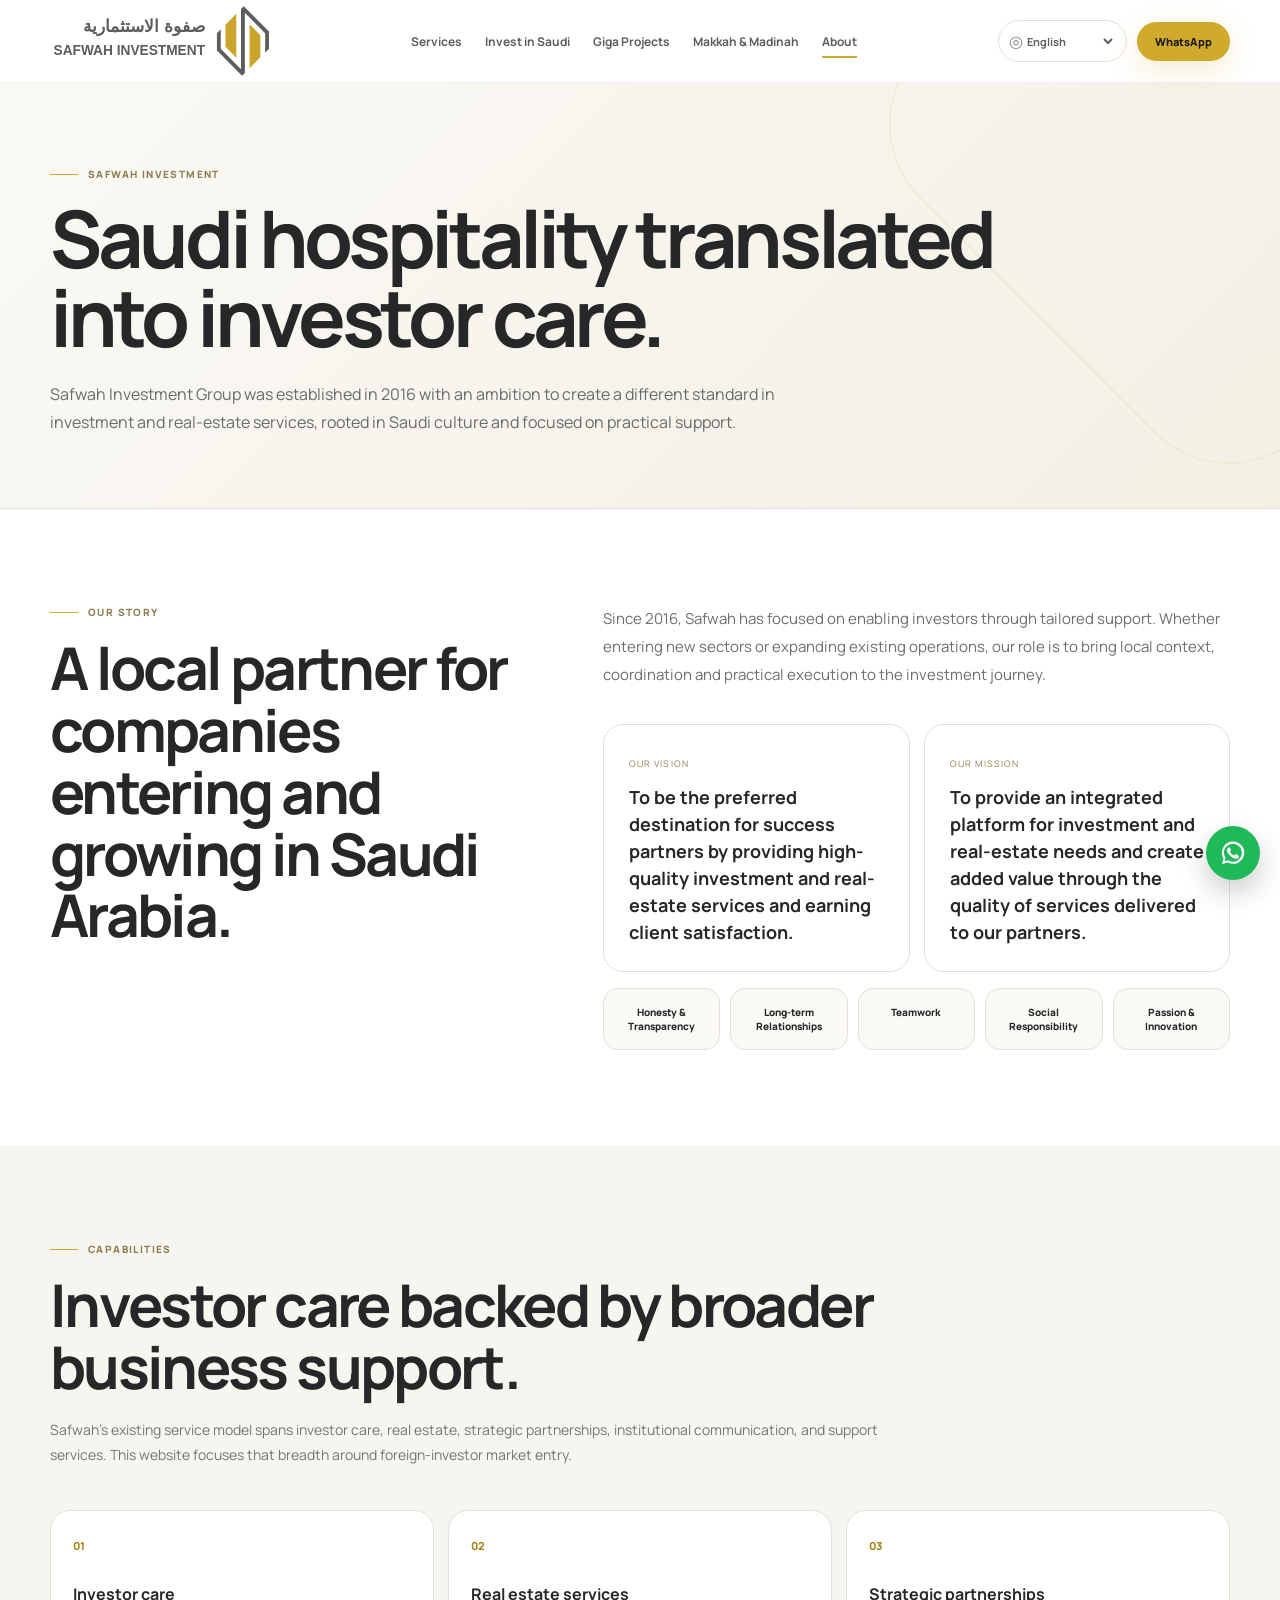
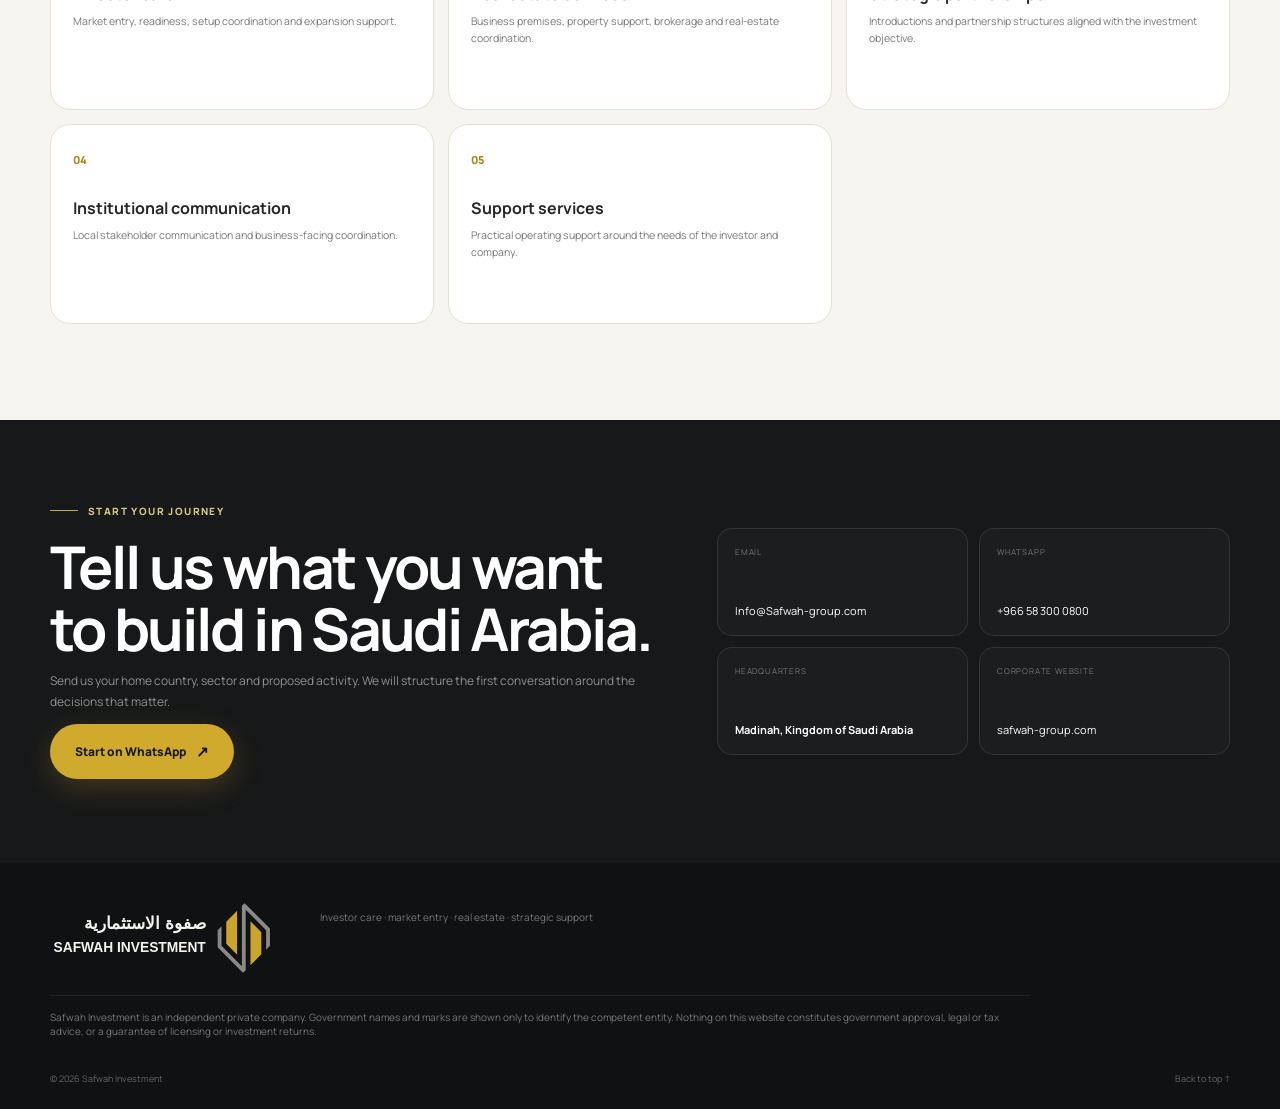
==== commit c43ad2bb: "Refresh corrected logo assets" ====
--- a/about.html
+++ b/about.html
@@ -1,8 +1,8 @@
 <!doctype html><html lang="en" dir="ltr"><head><meta charset="utf-8"><meta name="viewport" content="width=device-width,initial-scale=1,viewport-fit=cover"><meta name="theme-color" content="#5e5d5c"><meta name="description" content="Safwah Investment Group: Saudi-rooted investor care, investment and real-estate support since 2016."><meta property="og:title" content="About Safwah Investment"><meta property="og:description" content="Safwah Investment Group: Saudi-rooted investor care, investment and real-estate support since 2016."><meta property="og:type" content="website"><link rel="icon" type="image/svg+xml" href="assets/img/favicon.svg"><link rel="preconnect" href="https://fonts.googleapis.com"><link rel="preconnect" href="https://fonts.gstatic.com" crossorigin><link href="https://fonts.googleapis.com/css2?family=Manrope:wght@400;500;600;700;800&family=Noto+Kufi+Arabic:wght@400;500;600;700&display=swap" rel="stylesheet"><link rel="stylesheet" href="assets/css/styles.css"><title>About Safwah Investment</title></head><body data-page="about"><a class="skip-link" href="#main">Skip to content</a>
 <header class="site-header" id="top"><div class="shell header-row">
-<a class="brand" href="index.html" aria-label="Safwah Investment"><img src="assets/img/safwah-logo.svg" alt="Safwah Investment" width="1130" height="356"></a>
+<a class="brand" href="index.html" aria-label="Safwah Investment"><img src="assets/img/safwah-logo.svg?v=20260824" alt="Safwah Investment" width="1130" height="356"></a>
 <nav class="desktop-nav" aria-label="Primary navigation"><a href="services.html" class="" data-i18n="nav.services">Services</a><a href="invest-saudi.html" class="" data-i18n="nav.invest">Invest in Saudi</a><a href="giga-projects.html" class="" data-i18n="nav.projects">Giga Projects</a><a href="haramain.html" class="" data-i18n="nav.haramain">Makkah & Madinah</a><a href="about.html" class="active" data-i18n="nav.about">About</a></nav>
 <div class="header-actions"><label class="language-control"><span class="globe" aria-hidden="true">◎</span><select id="languageSelect" aria-label="Select language"><option value="en">English</option><option value="ar">العربية</option><option value="ru">Русский</option><option value="zh">简体中文</option><option value="tr">Türkçe</option><option value="bn">বাংলা</option><option value="hi">हिन्दी</option><option value="ur">اردو</option><option value="pt">Português</option><option value="ko">한국어</option></select></label><a class="button button-sm button-primary whatsapp-top" data-whatsapp href="#" target="_blank" rel="noopener" data-i18n="nav.whatsapp">WhatsApp</a><button class="menu-button" id="menuButton" aria-label="Open menu" aria-expanded="false"><span></span><span></span><span></span></button></div>
 </div><div class="mobile-menu" id="mobileMenu"><a href="services.html" data-i18n="nav.services">Services</a><a href="invest-saudi.html" data-i18n="nav.invest">Invest in Saudi</a><a href="giga-projects.html" data-i18n="nav.projects">Giga Projects</a><a href="haramain.html" data-i18n="nav.haramain">Makkah & Madinah</a><a href="about.html" data-i18n="nav.about">About</a></div></header><main id="main"><section class="page-hero"><div class="shell reveal"><div class="eyebrow"><span></span><span data-i18n="about.eyebrow">Safwah Investment</span></div><h1 data-i18n="about.title">Saudi hospitality translated into investor care.</h1><p data-i18n="about.lead">Safwah Investment Group was established in 2016 with an ambition to create a different standard in investment and real-estate services, rooted in Saudi culture and focused on practical support.</p></div></section><section class="section"><div class="shell about-grid"><div class="section-heading reveal"><div class="eyebrow"><span></span><span data-i18n="about.storyEyebrow">Our story</span></div><h2 data-i18n="about.storyTitle">A local partner for companies entering and growing in Saudi Arabia.</h2></div><div class="reveal"><p class="about-story" data-i18n="about.story">Since 2016, Safwah has focused on enabling investors through tailored support. Whether entering new sectors or expanding existing operations, our role is to bring local context, coordination and practical execution to the investment journey.</p><div class="statement-grid"><article class="statement-card"><span data-i18n="about.visionLabel">Our vision</span><h3 data-i18n="about.vision">To be the preferred destination for success partners by providing high-quality investment and real-estate services and earning client satisfaction.</h3></article><article class="statement-card"><span data-i18n="about.missionLabel">Our mission</span><h3 data-i18n="about.mission">To provide an integrated platform for investment and real-estate needs and create added value through the quality of services delivered to our partners.</h3></article></div><div class="values-grid" id="valuesGrid"></div></div></div></section><section class="section section-soft"><div class="shell"><div class="section-heading reveal"><div class="eyebrow"><span></span><span data-i18n="about.capabilitiesEyebrow">Capabilities</span></div><h2 data-i18n="about.capabilitiesTitle">Investor care backed by broader business support.</h2><p data-i18n="about.capabilitiesLead">Safwah’s existing service model spans investor care, real estate, strategic partnerships, institutional communication, and support services. This website focuses that breadth around foreign-investor market entry.</p></div><div class="opportunity-grid" id="aboutCapabilities"></div></div></section></main><section class="contact-section"><div class="shell contact-grid"><div class="contact-copy reveal"><div class="eyebrow light"><span></span><span data-i18n="contact.eyebrow">Start your journey</span></div><h2 data-i18n="contact.title">Tell us what you want to build in Saudi Arabia.</h2><p data-i18n="contact.lead">Send us your home country, sector and proposed activity. We will structure the first conversation around the decisions that matter.</p><a class="button button-gold button-large" data-whatsapp href="#" target="_blank" rel="noopener"><span data-i18n="contact.cta">Start on WhatsApp</span><span class="arrow">↗</span></a></div><div class="contact-details reveal"><div><span data-i18n="contact.emailLabel">Email</span><a href="mailto:Info@Safwah-group.com">Info@Safwah-group.com</a></div><div><span data-i18n="contact.whatsappLabel">WhatsApp</span><a data-whatsapp href="#" target="_blank" rel="noopener">+966 58 300 0800</a></div><div><span data-i18n="contact.hqLabel">Headquarters</span><strong data-i18n="contact.hq">Madinah, Kingdom of Saudi Arabia</strong></div><div><span data-i18n="contact.websiteLabel">Corporate website</span><a href="https://safwah-group.com/" target="_blank" rel="noopener">safwah-group.com</a></div></div></div></section>
-<footer class="site-footer"><div class="shell footer-grid"><img src="assets/img/safwah-logo-dark.svg" alt="Safwah Investment" class="footer-logo"><p data-i18n="footer.copy">Investor care · market entry · real estate · strategic support</p><p class="footer-legal" data-i18n="footer.legal">Safwah Investment is an independent private company. Government names and marks are shown only to identify the competent entity. Nothing on this website constitutes government approval, legal or tax advice, or a guarantee of licensing or investment returns.</p><div class="footer-bottom"><span>© 2026 Safwah Investment</span><a href="#top" data-i18n="footer.back">Back to top ↑</a></div></div></footer>
+<footer class="site-footer"><div class="shell footer-grid"><img src="assets/img/safwah-logo-dark.svg?v=20260824" alt="Safwah Investment" class="footer-logo"><p data-i18n="footer.copy">Investor care · market entry · real estate · strategic support</p><p class="footer-legal" data-i18n="footer.legal">Safwah Investment is an independent private company. Government names and marks are shown only to identify the competent entity. Nothing on this website constitutes government approval, legal or tax advice, or a guarantee of licensing or investment returns.</p><div class="footer-bottom"><span>© 2026 Safwah Investment</span><a href="#top" data-i18n="footer.back">Back to top ↑</a></div></div></footer>
 <a class="floating-whatsapp" data-whatsapp href="#" target="_blank" rel="noopener" aria-label="WhatsApp Safwah Investment"><svg viewBox="0 0 32 32" aria-hidden="true"><path d="M16 3a12.6 12.6 0 0 0-10.9 19L3.5 28.5l6.7-1.6A12.7 12.7 0 1 0 16 3Zm0 22.9a10.2 10.2 0 0 1-5.2-1.4l-.4-.2-4 .9 1-3.9-.3-.4a10.2 10.2 0 1 1 8.9 5Zm5.6-7.7c-.3-.2-1.8-.9-2.1-1-.3-.1-.5-.2-.7.2-.2.3-.8 1-1 1.2-.2.2-.4.2-.7.1-1.9-.9-3.2-1.7-4.4-3.8-.3-.5.3-.5.9-1.8.1-.2.1-.4 0-.6-.1-.2-.7-1.7-1-2.3-.3-.6-.5-.5-.7-.5h-.6c-.2 0-.6.1-.9.4-.3.3-1.2 1.2-1.2 2.9s1.2 3.4 1.4 3.6c.2.2 2.4 3.7 5.9 5.2.8.4 1.5.6 2 .7.8.3 1.6.2 2.2.1.7-.1 1.8-.7 2-1.4.3-.7.3-1.3.2-1.4-.1-.2-.3-.3-.6-.4Z"/></svg></a><script src="assets/js/app.js"></script></body></html>
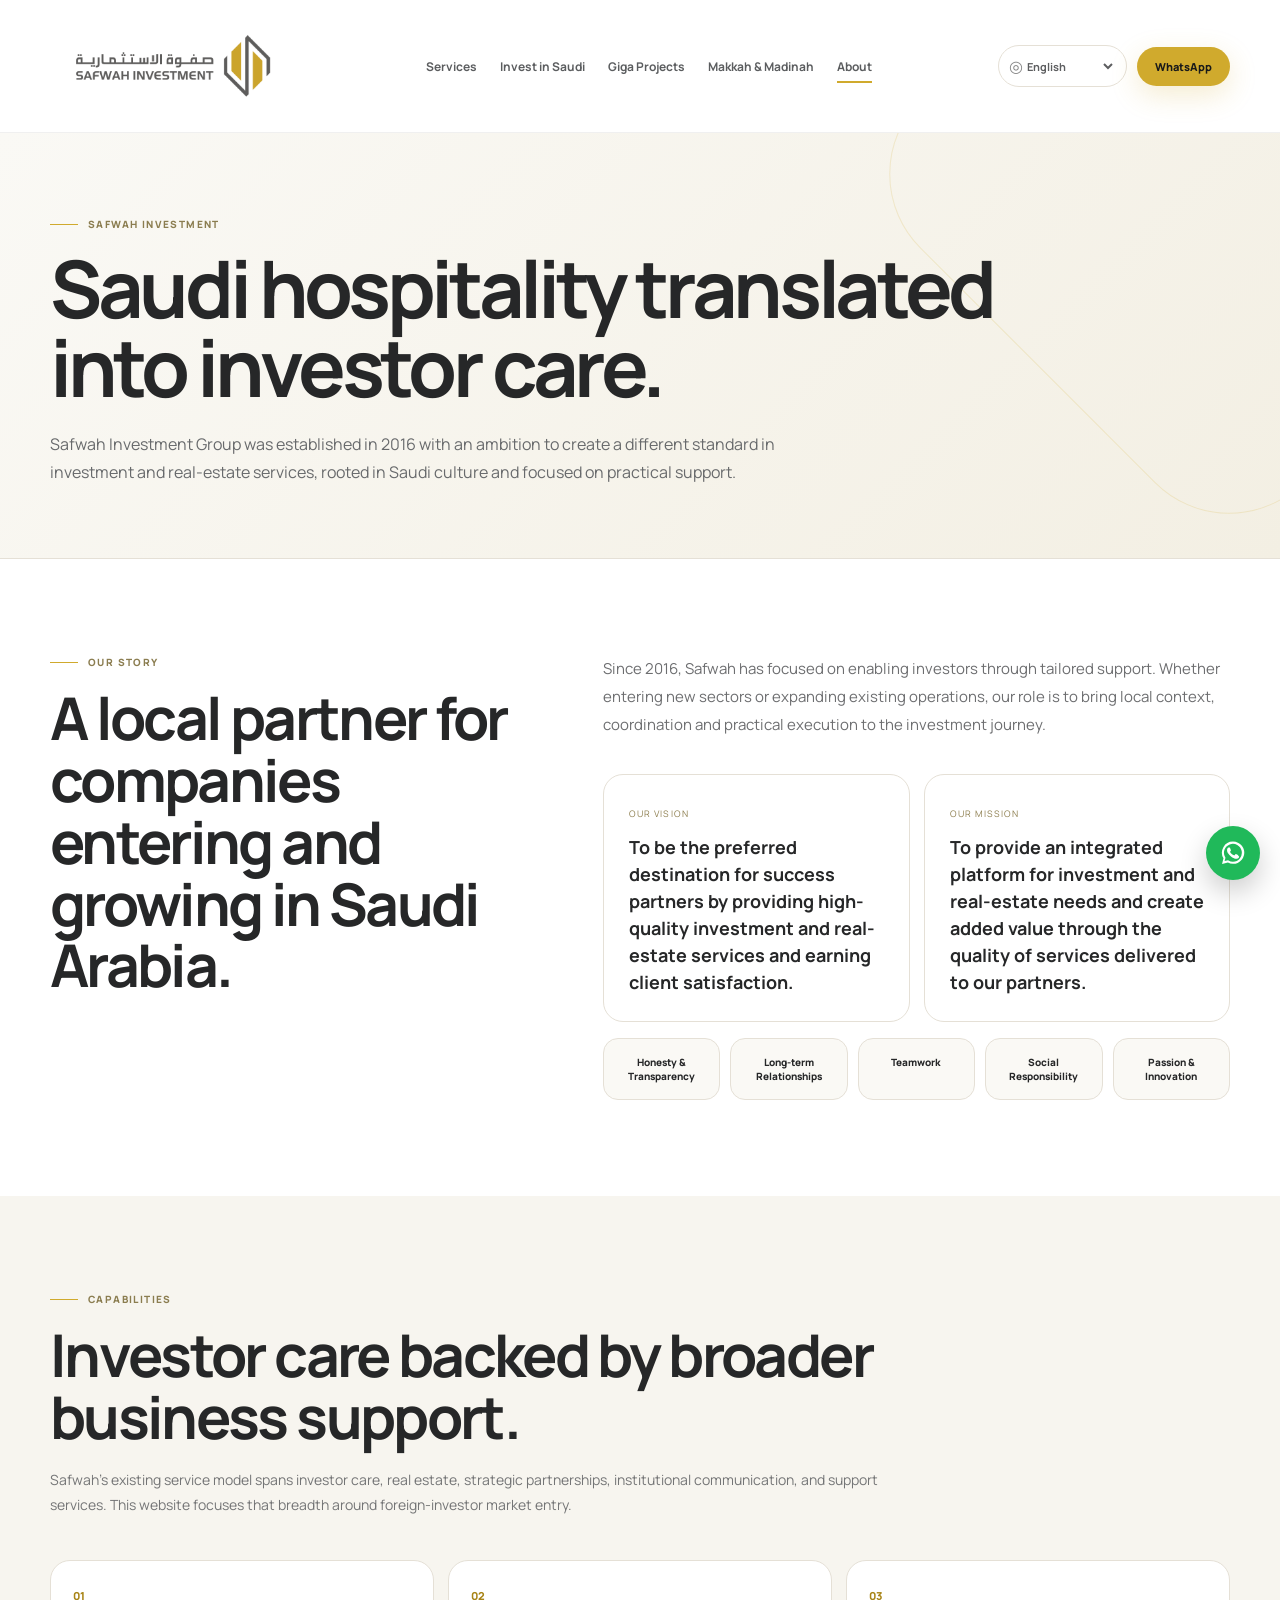
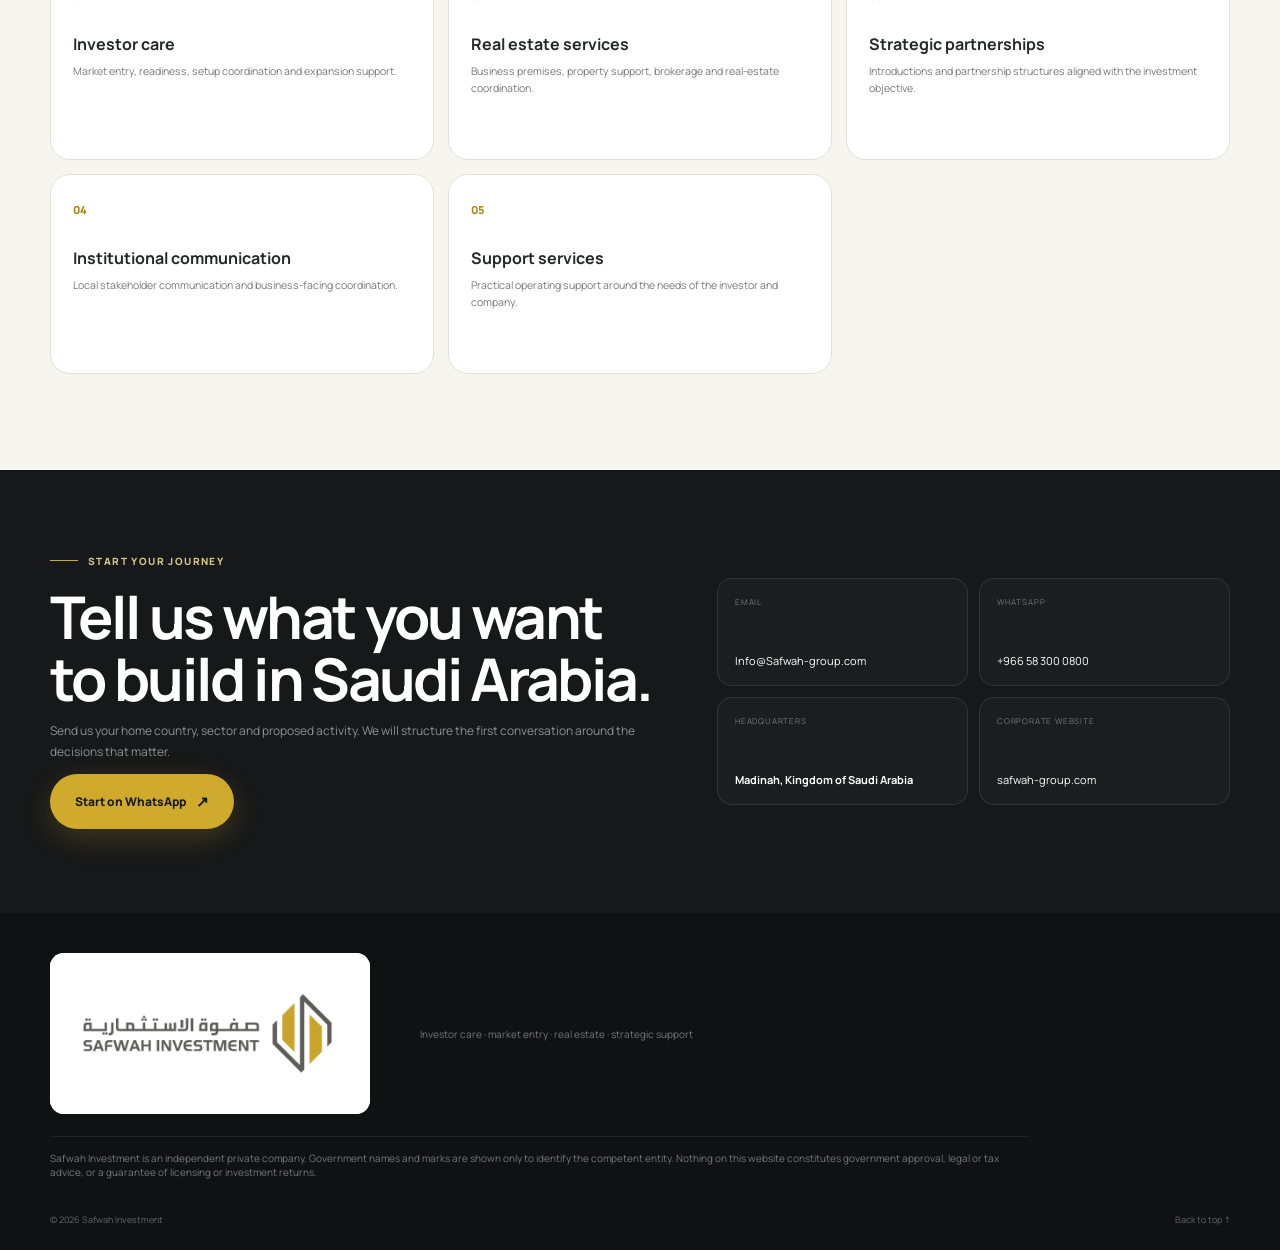
==== commit 08f2aa80: "Use supplied logo and separate hero plan card" ====
--- a/about.html
+++ b/about.html
@@ -1,8 +1,8 @@
 <!doctype html><html lang="en" dir="ltr"><head><meta charset="utf-8"><meta name="viewport" content="width=device-width,initial-scale=1,viewport-fit=cover"><meta name="theme-color" content="#5e5d5c"><meta name="description" content="Safwah Investment Group: Saudi-rooted investor care, investment and real-estate support since 2016."><meta property="og:title" content="About Safwah Investment"><meta property="og:description" content="Safwah Investment Group: Saudi-rooted investor care, investment and real-estate support since 2016."><meta property="og:type" content="website"><link rel="icon" type="image/svg+xml" href="assets/img/favicon.svg"><link rel="preconnect" href="https://fonts.googleapis.com"><link rel="preconnect" href="https://fonts.gstatic.com" crossorigin><link href="https://fonts.googleapis.com/css2?family=Manrope:wght@400;500;600;700;800&family=Noto+Kufi+Arabic:wght@400;500;600;700&display=swap" rel="stylesheet"><link rel="stylesheet" href="assets/css/styles.css"><title>About Safwah Investment</title></head><body data-page="about"><a class="skip-link" href="#main">Skip to content</a>
 <header class="site-header" id="top"><div class="shell header-row">
-<a class="brand" href="index.html" aria-label="Safwah Investment"><img src="assets/img/safwah-logo.svg?v=20260824" alt="Safwah Investment" width="1130" height="356"></a>
+<a class="brand" href="index.html" aria-label="Safwah Investment"><img src="assets/img/safwah-logo-original.png?v=20260824b" alt="Safwah Investment" width="1456" height="732"></a>
 <nav class="desktop-nav" aria-label="Primary navigation"><a href="services.html" class="" data-i18n="nav.services">Services</a><a href="invest-saudi.html" class="" data-i18n="nav.invest">Invest in Saudi</a><a href="giga-projects.html" class="" data-i18n="nav.projects">Giga Projects</a><a href="haramain.html" class="" data-i18n="nav.haramain">Makkah & Madinah</a><a href="about.html" class="active" data-i18n="nav.about">About</a></nav>
 <div class="header-actions"><label class="language-control"><span class="globe" aria-hidden="true">◎</span><select id="languageSelect" aria-label="Select language"><option value="en">English</option><option value="ar">العربية</option><option value="ru">Русский</option><option value="zh">简体中文</option><option value="tr">Türkçe</option><option value="bn">বাংলা</option><option value="hi">हिन्दी</option><option value="ur">اردو</option><option value="pt">Português</option><option value="ko">한국어</option></select></label><a class="button button-sm button-primary whatsapp-top" data-whatsapp href="#" target="_blank" rel="noopener" data-i18n="nav.whatsapp">WhatsApp</a><button class="menu-button" id="menuButton" aria-label="Open menu" aria-expanded="false"><span></span><span></span><span></span></button></div>
 </div><div class="mobile-menu" id="mobileMenu"><a href="services.html" data-i18n="nav.services">Services</a><a href="invest-saudi.html" data-i18n="nav.invest">Invest in Saudi</a><a href="giga-projects.html" data-i18n="nav.projects">Giga Projects</a><a href="haramain.html" data-i18n="nav.haramain">Makkah & Madinah</a><a href="about.html" data-i18n="nav.about">About</a></div></header><main id="main"><section class="page-hero"><div class="shell reveal"><div class="eyebrow"><span></span><span data-i18n="about.eyebrow">Safwah Investment</span></div><h1 data-i18n="about.title">Saudi hospitality translated into investor care.</h1><p data-i18n="about.lead">Safwah Investment Group was established in 2016 with an ambition to create a different standard in investment and real-estate services, rooted in Saudi culture and focused on practical support.</p></div></section><section class="section"><div class="shell about-grid"><div class="section-heading reveal"><div class="eyebrow"><span></span><span data-i18n="about.storyEyebrow">Our story</span></div><h2 data-i18n="about.storyTitle">A local partner for companies entering and growing in Saudi Arabia.</h2></div><div class="reveal"><p class="about-story" data-i18n="about.story">Since 2016, Safwah has focused on enabling investors through tailored support. Whether entering new sectors or expanding existing operations, our role is to bring local context, coordination and practical execution to the investment journey.</p><div class="statement-grid"><article class="statement-card"><span data-i18n="about.visionLabel">Our vision</span><h3 data-i18n="about.vision">To be the preferred destination for success partners by providing high-quality investment and real-estate services and earning client satisfaction.</h3></article><article class="statement-card"><span data-i18n="about.missionLabel">Our mission</span><h3 data-i18n="about.mission">To provide an integrated platform for investment and real-estate needs and create added value through the quality of services delivered to our partners.</h3></article></div><div class="values-grid" id="valuesGrid"></div></div></div></section><section class="section section-soft"><div class="shell"><div class="section-heading reveal"><div class="eyebrow"><span></span><span data-i18n="about.capabilitiesEyebrow">Capabilities</span></div><h2 data-i18n="about.capabilitiesTitle">Investor care backed by broader business support.</h2><p data-i18n="about.capabilitiesLead">Safwah’s existing service model spans investor care, real estate, strategic partnerships, institutional communication, and support services. This website focuses that breadth around foreign-investor market entry.</p></div><div class="opportunity-grid" id="aboutCapabilities"></div></div></section></main><section class="contact-section"><div class="shell contact-grid"><div class="contact-copy reveal"><div class="eyebrow light"><span></span><span data-i18n="contact.eyebrow">Start your journey</span></div><h2 data-i18n="contact.title">Tell us what you want to build in Saudi Arabia.</h2><p data-i18n="contact.lead">Send us your home country, sector and proposed activity. We will structure the first conversation around the decisions that matter.</p><a class="button button-gold button-large" data-whatsapp href="#" target="_blank" rel="noopener"><span data-i18n="contact.cta">Start on WhatsApp</span><span class="arrow">↗</span></a></div><div class="contact-details reveal"><div><span data-i18n="contact.emailLabel">Email</span><a href="mailto:Info@Safwah-group.com">Info@Safwah-group.com</a></div><div><span data-i18n="contact.whatsappLabel">WhatsApp</span><a data-whatsapp href="#" target="_blank" rel="noopener">+966 58 300 0800</a></div><div><span data-i18n="contact.hqLabel">Headquarters</span><strong data-i18n="contact.hq">Madinah, Kingdom of Saudi Arabia</strong></div><div><span data-i18n="contact.websiteLabel">Corporate website</span><a href="https://safwah-group.com/" target="_blank" rel="noopener">safwah-group.com</a></div></div></div></section>
-<footer class="site-footer"><div class="shell footer-grid"><img src="assets/img/safwah-logo-dark.svg?v=20260824" alt="Safwah Investment" class="footer-logo"><p data-i18n="footer.copy">Investor care · market entry · real estate · strategic support</p><p class="footer-legal" data-i18n="footer.legal">Safwah Investment is an independent private company. Government names and marks are shown only to identify the competent entity. Nothing on this website constitutes government approval, legal or tax advice, or a guarantee of licensing or investment returns.</p><div class="footer-bottom"><span>© 2026 Safwah Investment</span><a href="#top" data-i18n="footer.back">Back to top ↑</a></div></div></footer>
+<footer class="site-footer"><div class="shell footer-grid"><img src="assets/img/safwah-logo-original.png?v=20260824b" alt="Safwah Investment" class="footer-logo" width="1456" height="732"><p data-i18n="footer.copy">Investor care · market entry · real estate · strategic support</p><p class="footer-legal" data-i18n="footer.legal">Safwah Investment is an independent private company. Government names and marks are shown only to identify the competent entity. Nothing on this website constitutes government approval, legal or tax advice, or a guarantee of licensing or investment returns.</p><div class="footer-bottom"><span>© 2026 Safwah Investment</span><a href="#top" data-i18n="footer.back">Back to top ↑</a></div></div></footer>
 <a class="floating-whatsapp" data-whatsapp href="#" target="_blank" rel="noopener" aria-label="WhatsApp Safwah Investment"><svg viewBox="0 0 32 32" aria-hidden="true"><path d="M16 3a12.6 12.6 0 0 0-10.9 19L3.5 28.5l6.7-1.6A12.7 12.7 0 1 0 16 3Zm0 22.9a10.2 10.2 0 0 1-5.2-1.4l-.4-.2-4 .9 1-3.9-.3-.4a10.2 10.2 0 1 1 8.9 5Zm5.6-7.7c-.3-.2-1.8-.9-2.1-1-.3-.1-.5-.2-.7.2-.2.3-.8 1-1 1.2-.2.2-.4.2-.7.1-1.9-.9-3.2-1.7-4.4-3.8-.3-.5.3-.5.9-1.8.1-.2.1-.4 0-.6-.1-.2-.7-1.7-1-2.3-.3-.6-.5-.5-.7-.5h-.6c-.2 0-.6.1-.9.4-.3.3-1.2 1.2-1.2 2.9s1.2 3.4 1.4 3.6c.2.2 2.4 3.7 5.9 5.2.8.4 1.5.6 2 .7.8.3 1.6.2 2.2.1.7-.1 1.8-.7 2-1.4.3-.7.3-1.3.2-1.4-.1-.2-.3-.3-.6-.4Z"/></svg></a><script src="assets/js/app.js"></script></body></html>
--- a/assets/css/styles.css
+++ b/assets/css/styles.css
@@ -38,3 +38,16 @@
 @media(max-width:720px){.brand{width:142px}.brand img{height:auto}.hero-visual{padding-top:150px}.hero-photo{height:220px;inset-inline:18px 0}.hero-visual .visual-frame{margin-inline:0 14px}.section-photo{height:230px}.haramain-art{min-height:310px}}
 @media(hover:none){.hero-photo img,.section-photo img,.haramain-photo{transform:none!important}}
 @media(prefers-reduced-motion:reduce){html{scroll-behavior:auto}.reveal,.motion-ready .reveal,.journey-card,.service-card,.project-card,.opportunity-card,.statement-card,.sector-item,.hero-photo img,.section-photo img,.haramain-photo{transition:none!important;transform:none!important}}
+
+/* Use the exact supplied logo canvas and keep the launch-plan card clear of the hero photo. */
+.header-row{height:132px}
+.brand{width:250px}
+.brand img{width:100%;height:auto;aspect-ratio:1456/732;object-fit:contain;object-position:center}
+html[dir="rtl"] .brand img{object-position:center}
+.hero-visual{padding-top:0;display:grid;gap:18px;align-self:start}
+.hero-photo{position:relative;inset:auto;width:100%;height:300px;z-index:1}
+.hero-visual .visual-frame{margin-inline:0;z-index:2}
+.footer-grid{grid-template-columns:320px 1fr;align-items:center}
+.footer-logo{width:320px;height:auto;aspect-ratio:1456/732;object-fit:contain;background:#fff;border-radius:14px}
+@media(max-width:1060px){.header-row{height:116px}.brand{width:220px}.footer-grid{grid-template-columns:280px 1fr}.footer-logo{width:280px}}
+@media(max-width:720px){.header-row{height:96px}.brand{width:172px}.hero-photo{height:230px}.hero-visual{gap:14px}.footer-grid{grid-template-columns:1fr}.footer-logo{width:min(100%,300px)}}
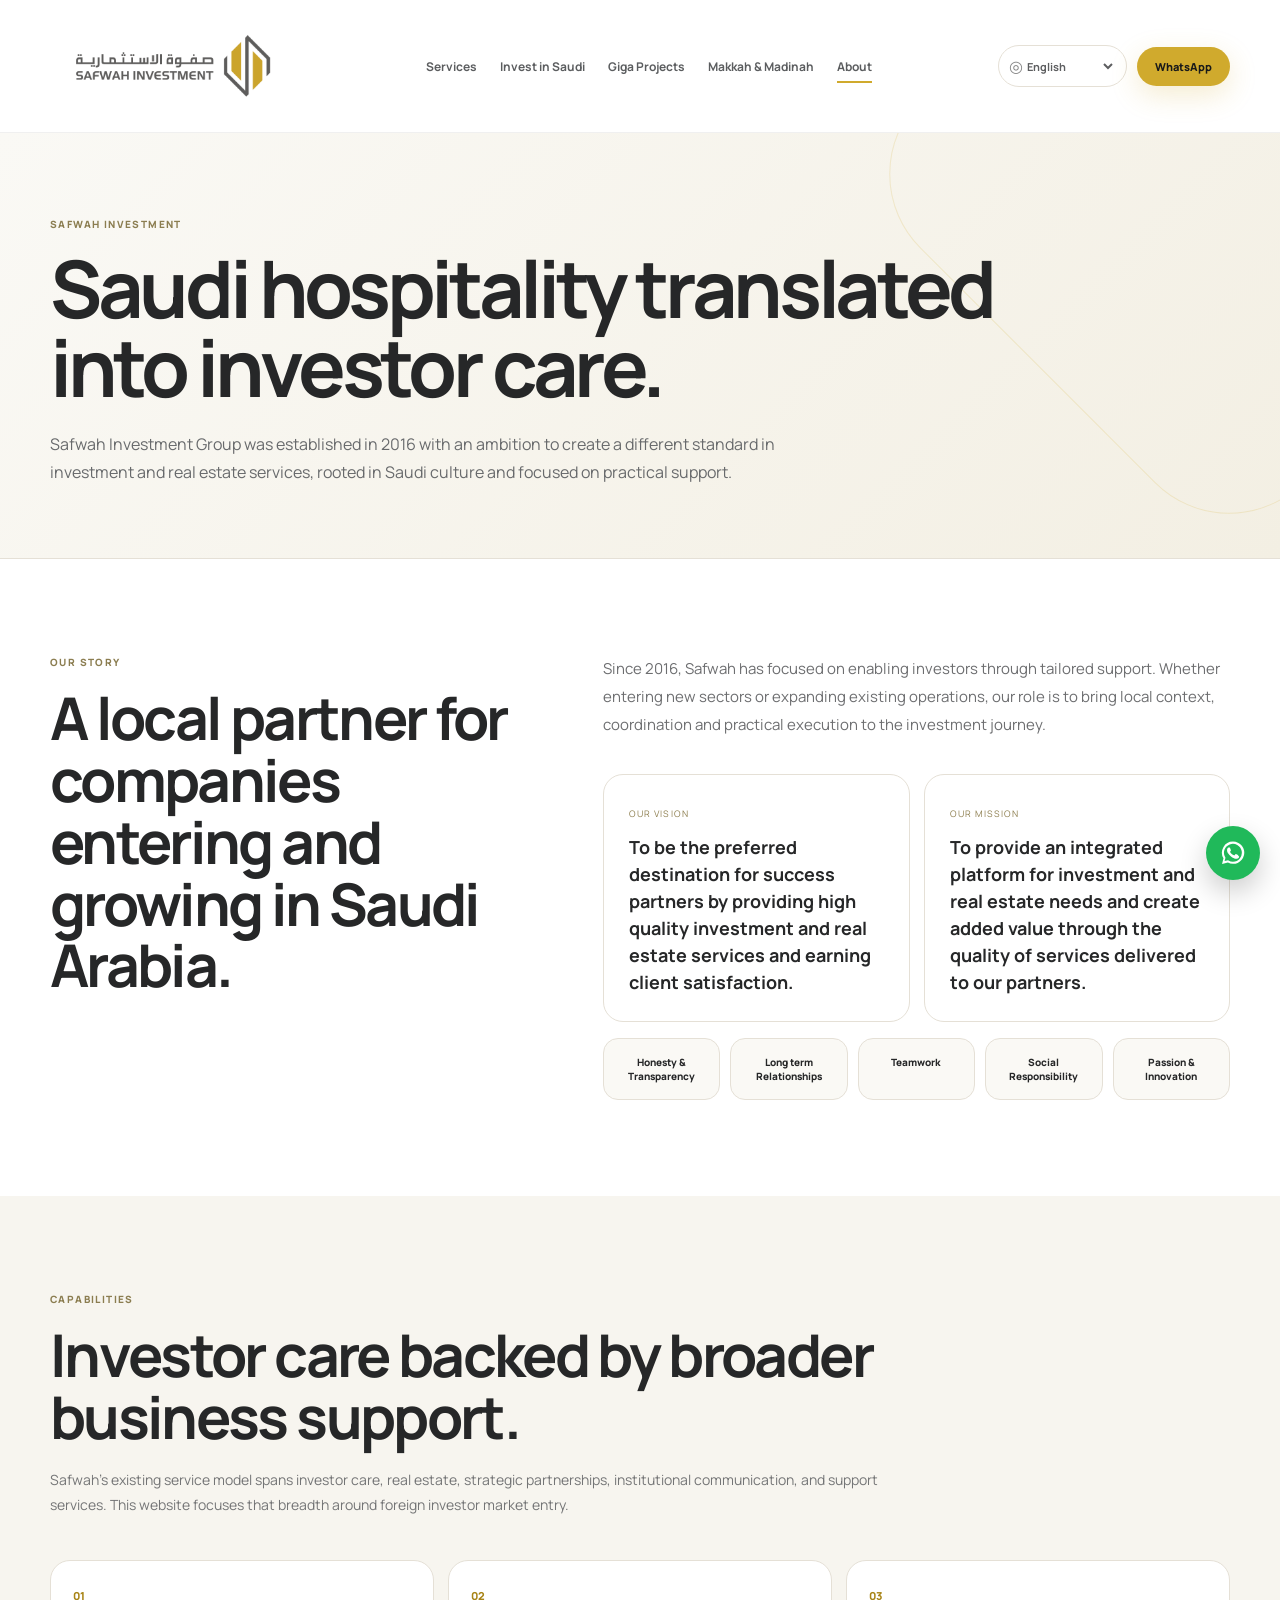
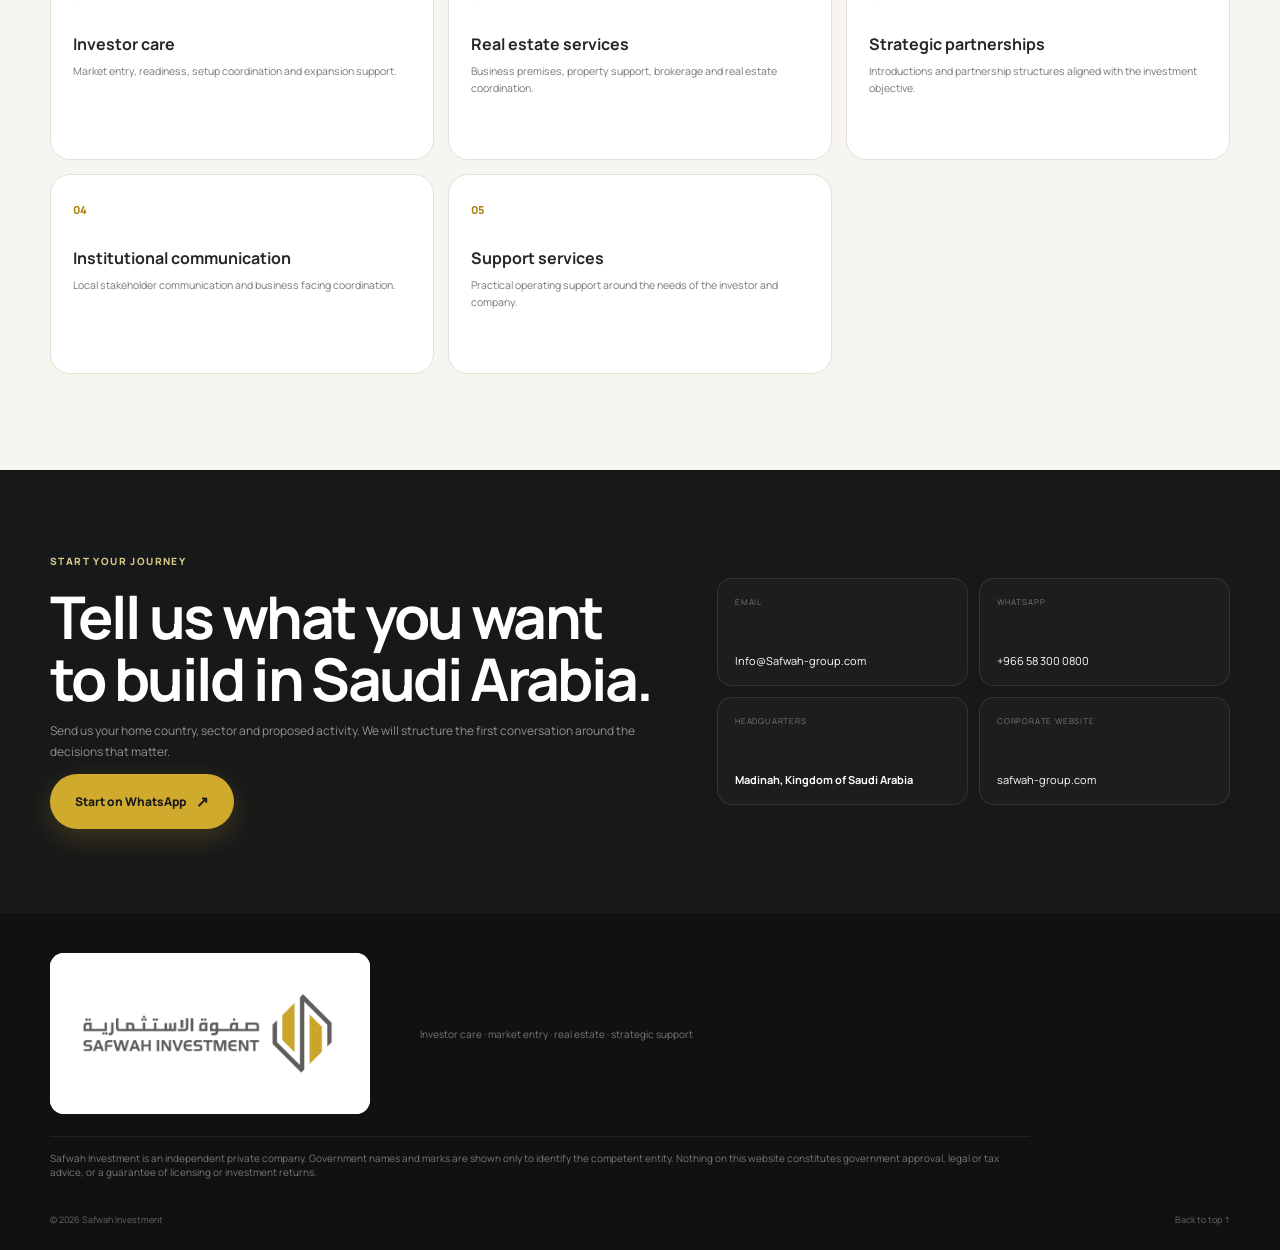
==== commit d54dff44: "Add investor hub and refine typography" ====
--- a/about.html
+++ b/about.html
@@ -1,8 +1,9 @@
-<!doctype html><html lang="en" dir="ltr"><head><meta charset="utf-8"><meta name="viewport" content="width=device-width,initial-scale=1,viewport-fit=cover"><meta name="theme-color" content="#5e5d5c"><meta name="description" content="Safwah Investment Group: Saudi-rooted investor care, investment and real-estate support since 2016."><meta property="og:title" content="About Safwah Investment"><meta property="og:description" content="Safwah Investment Group: Saudi-rooted investor care, investment and real-estate support since 2016."><meta property="og:type" content="website"><link rel="icon" type="image/svg+xml" href="assets/img/favicon.svg"><link rel="preconnect" href="https://fonts.googleapis.com"><link rel="preconnect" href="https://fonts.gstatic.com" crossorigin><link href="https://fonts.googleapis.com/css2?family=Manrope:wght@400;500;600;700;800&family=Noto+Kufi+Arabic:wght@400;500;600;700&display=swap" rel="stylesheet"><link rel="stylesheet" href="assets/css/styles.css"><title>About Safwah Investment</title></head><body data-page="about"><a class="skip-link" href="#main">Skip to content</a>
-<header class="site-header" id="top"><div class="shell header-row">
+<!doctype html><html lang="en" dir="ltr"><head><meta charset="utf-8"><meta name="viewport" content="width=device-width,initial-scale=1,viewport-fit=cover"><meta name="theme-color" content="#5e5d5c"><meta name="description" content="Safwah Investment Group: Saudi-rooted investor care, investment and real-estate support since 2016."><meta property="og:title" content="About Safwah Investment"><meta property="og:description" content="Safwah Investment Group: Saudi-rooted investor care, investment and real-estate support since 2016."><meta property="og:type" content="website"><link rel="icon" type="image/svg+xml" href="assets/img/favicon.svg"><link rel="preconnect" href="https://fonts.googleapis.com"><link rel="preconnect" href="https://fonts.gstatic.com" crossorigin><link href="https://fonts.googleapis.com/css2?family=Manrope:wght@400;500;600;700;800&family=Noto+Kufi+Arabic:wght@400;500;600;700&display=swap" rel="stylesheet"><link rel="stylesheet" href="assets/css/styles.css"><title>About Safwah Investment</title></head><body data-page="about"><a class="skip-link" href="#main">Skip to content</a>
+<header class="site-header" id="top"><div class="shell header-row">
 <a class="brand" href="index.html" aria-label="Safwah Investment"><img src="assets/img/safwah-logo-original.png?v=20260824b" alt="Safwah Investment" width="1456" height="732"></a>
-<nav class="desktop-nav" aria-label="Primary navigation"><a href="services.html" class="" data-i18n="nav.services">Services</a><a href="invest-saudi.html" class="" data-i18n="nav.invest">Invest in Saudi</a><a href="giga-projects.html" class="" data-i18n="nav.projects">Giga Projects</a><a href="haramain.html" class="" data-i18n="nav.haramain">Makkah & Madinah</a><a href="about.html" class="active" data-i18n="nav.about">About</a></nav>
-<div class="header-actions"><label class="language-control"><span class="globe" aria-hidden="true">◎</span><select id="languageSelect" aria-label="Select language"><option value="en">English</option><option value="ar">العربية</option><option value="ru">Русский</option><option value="zh">简体中文</option><option value="tr">Türkçe</option><option value="bn">বাংলা</option><option value="hi">हिन्दी</option><option value="ur">اردو</option><option value="pt">Português</option><option value="ko">한국어</option></select></label><a class="button button-sm button-primary whatsapp-top" data-whatsapp href="#" target="_blank" rel="noopener" data-i18n="nav.whatsapp">WhatsApp</a><button class="menu-button" id="menuButton" aria-label="Open menu" aria-expanded="false"><span></span><span></span><span></span></button></div>
-</div><div class="mobile-menu" id="mobileMenu"><a href="services.html" data-i18n="nav.services">Services</a><a href="invest-saudi.html" data-i18n="nav.invest">Invest in Saudi</a><a href="giga-projects.html" data-i18n="nav.projects">Giga Projects</a><a href="haramain.html" data-i18n="nav.haramain">Makkah & Madinah</a><a href="about.html" data-i18n="nav.about">About</a></div></header><main id="main"><section class="page-hero"><div class="shell reveal"><div class="eyebrow"><span></span><span data-i18n="about.eyebrow">Safwah Investment</span></div><h1 data-i18n="about.title">Saudi hospitality translated into investor care.</h1><p data-i18n="about.lead">Safwah Investment Group was established in 2016 with an ambition to create a different standard in investment and real-estate services, rooted in Saudi culture and focused on practical support.</p></div></section><section class="section"><div class="shell about-grid"><div class="section-heading reveal"><div class="eyebrow"><span></span><span data-i18n="about.storyEyebrow">Our story</span></div><h2 data-i18n="about.storyTitle">A local partner for companies entering and growing in Saudi Arabia.</h2></div><div class="reveal"><p class="about-story" data-i18n="about.story">Since 2016, Safwah has focused on enabling investors through tailored support. Whether entering new sectors or expanding existing operations, our role is to bring local context, coordination and practical execution to the investment journey.</p><div class="statement-grid"><article class="statement-card"><span data-i18n="about.visionLabel">Our vision</span><h3 data-i18n="about.vision">To be the preferred destination for success partners by providing high-quality investment and real-estate services and earning client satisfaction.</h3></article><article class="statement-card"><span data-i18n="about.missionLabel">Our mission</span><h3 data-i18n="about.mission">To provide an integrated platform for investment and real-estate needs and create added value through the quality of services delivered to our partners.</h3></article></div><div class="values-grid" id="valuesGrid"></div></div></div></section><section class="section section-soft"><div class="shell"><div class="section-heading reveal"><div class="eyebrow"><span></span><span data-i18n="about.capabilitiesEyebrow">Capabilities</span></div><h2 data-i18n="about.capabilitiesTitle">Investor care backed by broader business support.</h2><p data-i18n="about.capabilitiesLead">Safwah’s existing service model spans investor care, real estate, strategic partnerships, institutional communication, and support services. This website focuses that breadth around foreign-investor market entry.</p></div><div class="opportunity-grid" id="aboutCapabilities"></div></div></section></main><section class="contact-section"><div class="shell contact-grid"><div class="contact-copy reveal"><div class="eyebrow light"><span></span><span data-i18n="contact.eyebrow">Start your journey</span></div><h2 data-i18n="contact.title">Tell us what you want to build in Saudi Arabia.</h2><p data-i18n="contact.lead">Send us your home country, sector and proposed activity. We will structure the first conversation around the decisions that matter.</p><a class="button button-gold button-large" data-whatsapp href="#" target="_blank" rel="noopener"><span data-i18n="contact.cta">Start on WhatsApp</span><span class="arrow">↗</span></a></div><div class="contact-details reveal"><div><span data-i18n="contact.emailLabel">Email</span><a href="mailto:Info@Safwah-group.com">Info@Safwah-group.com</a></div><div><span data-i18n="contact.whatsappLabel">WhatsApp</span><a data-whatsapp href="#" target="_blank" rel="noopener">+966 58 300 0800</a></div><div><span data-i18n="contact.hqLabel">Headquarters</span><strong data-i18n="contact.hq">Madinah, Kingdom of Saudi Arabia</strong></div><div><span data-i18n="contact.websiteLabel">Corporate website</span><a href="https://safwah-group.com/" target="_blank" rel="noopener">safwah-group.com</a></div></div></div></section>
+<nav class="desktop-nav" aria-label="Primary navigation"><a href="services.html" class="" data-i18n="nav.services">Services</a><a href="invest-saudi.html" class="" data-i18n="nav.invest">Invest in Saudi</a><a href="giga-projects.html" class="" data-i18n="nav.projects">Giga Projects</a><a href="haramain.html" class="" data-i18n="nav.haramain">Makkah & Madinah</a><a href="about.html" class="active" data-i18n="nav.about">About</a></nav>
+<div class="header-actions"><label class="language-control"><span class="globe" aria-hidden="true">◎</span><select id="languageSelect" aria-label="Select language"><option value="en">English</option><option value="ar">العربية</option><option value="ru">Русский</option><option value="zh">简体中文</option><option value="tr">Türkçe</option><option value="bn">বাংলা</option><option value="hi">हिन्दी</option><option value="ur">اردو</option><option value="pt">Português</option><option value="ko">한국어</option></select></label><a class="button button-sm button-primary whatsapp-top" data-whatsapp href="#" target="_blank" rel="noopener" data-i18n="nav.whatsapp">WhatsApp</a><button class="menu-button" id="menuButton" aria-label="Open menu" aria-expanded="false"><span></span><span></span><span></span></button></div>
+</div><div class="mobile-menu" id="mobileMenu"><a href="services.html" data-i18n="nav.services">Services</a><a href="invest-saudi.html" data-i18n="nav.invest">Invest in Saudi</a><a href="giga-projects.html" data-i18n="nav.projects">Giga Projects</a><a href="haramain.html" data-i18n="nav.haramain">Makkah & Madinah</a><a href="about.html" data-i18n="nav.about">About</a></div></header><main id="main"><section class="page-hero"><div class="shell reveal"><div class="eyebrow"><span></span><span data-i18n="about.eyebrow">Safwah Investment</span></div><h1 data-i18n="about.title">Saudi hospitality translated into investor care.</h1><p data-i18n="about.lead">Safwah Investment Group was established in 2016 with an ambition to create a different standard in investment and real-estate services, rooted in Saudi culture and focused on practical support.</p></div></section><section class="section"><div class="shell about-grid"><div class="section-heading reveal"><div class="eyebrow"><span></span><span data-i18n="about.storyEyebrow">Our story</span></div><h2 data-i18n="about.storyTitle">A local partner for companies entering and growing in Saudi Arabia.</h2></div><div class="reveal"><p class="about-story" data-i18n="about.story">Since 2016, Safwah has focused on enabling investors through tailored support. Whether entering new sectors or expanding existing operations, our role is to bring local context, coordination and practical execution to the investment journey.</p><div class="statement-grid"><article class="statement-card"><span data-i18n="about.visionLabel">Our vision</span><h3 data-i18n="about.vision">To be the preferred destination for success partners by providing high-quality investment and real-estate services and earning client satisfaction.</h3></article><article class="statement-card"><span data-i18n="about.missionLabel">Our mission</span><h3 data-i18n="about.mission">To provide an integrated platform for investment and real-estate needs and create added value through the quality of services delivered to our partners.</h3></article></div><div class="values-grid" id="valuesGrid"></div></div></div></section><section class="section section-soft"><div class="shell"><div class="section-heading reveal"><div class="eyebrow"><span></span><span data-i18n="about.capabilitiesEyebrow">Capabilities</span></div><h2 data-i18n="about.capabilitiesTitle">Investor care backed by broader business support.</h2><p data-i18n="about.capabilitiesLead">Safwah’s existing service model spans investor care, real estate, strategic partnerships, institutional communication, and support services. This website focuses that breadth around foreign-investor market entry.</p></div><div class="opportunity-grid" id="aboutCapabilities"></div></div></section></main><section class="contact-section"><div class="shell contact-grid"><div class="contact-copy reveal"><div class="eyebrow light"><span></span><span data-i18n="contact.eyebrow">Start your journey</span></div><h2 data-i18n="contact.title">Tell us what you want to build in Saudi Arabia.</h2><p data-i18n="contact.lead">Send us your home country, sector and proposed activity. We will structure the first conversation around the decisions that matter.</p><a class="button button-gold button-large" data-whatsapp href="#" target="_blank" rel="noopener"><span data-i18n="contact.cta">Start on WhatsApp</span><span class="arrow">↗</span></a></div><div class="contact-details reveal"><div><span data-i18n="contact.emailLabel">Email</span><a href="mailto:Info@Safwah-group.com">Info@Safwah-group.com</a></div><div><span data-i18n="contact.whatsappLabel">WhatsApp</span><a data-whatsapp href="#" target="_blank" rel="noopener">+966 58 300 0800</a></div><div><span data-i18n="contact.hqLabel">Headquarters</span><strong data-i18n="contact.hq">Madinah, Kingdom of Saudi Arabia</strong></div><div><span data-i18n="contact.websiteLabel">Corporate website</span><a href="https://safwah-group.com/" target="_blank" rel="noopener">safwah-group.com</a></div></div></div></section>
 <footer class="site-footer"><div class="shell footer-grid"><img src="assets/img/safwah-logo-original.png?v=20260824b" alt="Safwah Investment" class="footer-logo" width="1456" height="732"><p data-i18n="footer.copy">Investor care · market entry · real estate · strategic support</p><p class="footer-legal" data-i18n="footer.legal">Safwah Investment is an independent private company. Government names and marks are shown only to identify the competent entity. Nothing on this website constitutes government approval, legal or tax advice, or a guarantee of licensing or investment returns.</p><div class="footer-bottom"><span>© 2026 Safwah Investment</span><a href="#top" data-i18n="footer.back">Back to top ↑</a></div></div></footer>
-<a class="floating-whatsapp" data-whatsapp href="#" target="_blank" rel="noopener" aria-label="WhatsApp Safwah Investment"><svg viewBox="0 0 32 32" aria-hidden="true"><path d="M16 3a12.6 12.6 0 0 0-10.9 19L3.5 28.5l6.7-1.6A12.7 12.7 0 1 0 16 3Zm0 22.9a10.2 10.2 0 0 1-5.2-1.4l-.4-.2-4 .9 1-3.9-.3-.4a10.2 10.2 0 1 1 8.9 5Zm5.6-7.7c-.3-.2-1.8-.9-2.1-1-.3-.1-.5-.2-.7.2-.2.3-.8 1-1 1.2-.2.2-.4.2-.7.1-1.9-.9-3.2-1.7-4.4-3.8-.3-.5.3-.5.9-1.8.1-.2.1-.4 0-.6-.1-.2-.7-1.7-1-2.3-.3-.6-.5-.5-.7-.5h-.6c-.2 0-.6.1-.9.4-.3.3-1.2 1.2-1.2 2.9s1.2 3.4 1.4 3.6c.2.2 2.4 3.7 5.9 5.2.8.4 1.5.6 2 .7.8.3 1.6.2 2.2.1.7-.1 1.8-.7 2-1.4.3-.7.3-1.3.2-1.4-.1-.2-.3-.3-.6-.4Z"/></svg></a><script src="assets/js/app.js"></script></body></html>
+<a class="floating-whatsapp" data-whatsapp href="#" target="_blank" rel="noopener" aria-label="WhatsApp Safwah Investment"><svg viewBox="0 0 32 32" aria-hidden="true"><path d="M16 3a12.6 12.6 0 0 0-10.9 19L3.5 28.5l6.7-1.6A12.7 12.7 0 1 0 16 3Zm0 22.9a10.2 10.2 0 0 1-5.2-1.4l-.4-.2-4 .9 1-3.9-.3-.4a10.2 10.2 0 1 1 8.9 5Zm5.6-7.7c-.3-.2-1.8-.9-2.1-1-.3-.1-.5-.2-.7.2-.2.3-.8 1-1 1.2-.2.2-.4.2-.7.1-1.9-.9-3.2-1.7-4.4-3.8-.3-.5.3-.5.9-1.8.1-.2.1-.4 0-.6-.1-.2-.7-1.7-1-2.3-.3-.6-.5-.5-.7-.5h-.6c-.2 0-.6.1-.9.4-.3.3-1.2 1.2-1.2 2.9s1.2 3.4 1.4 3.6c.2.2 2.4 3.7 5.9 5.2.8.4 1.5.6 2 .7.8.3 1.6.2 2.2.1.7-.1 1.8-.7 2-1.4.3-.7.3-1.3.2-1.4-.1-.2-.3-.3-.6-.4Z"/></svg></a><script src="assets/js/app.js"></script><script src="assets/js/text-polish.js"></script></body></html>
+
--- a/assets/css/styles.css
+++ b/assets/css/styles.css
@@ -1,10 +1,10 @@
-:root{
-  --charcoal:#5e5d5c;--ink:#262728;--ink-2:#343537;--gold:#d0aa2d;--gold-deep:#a88416;
-  --cream:#f7f5ef;--paper:#fff;--muted:#727272;--line:#e5e0d6;--green:#0e8b5b;
-  --shadow:0 24px 65px rgba(30,31,32,.10);--radius:24px;--shell:min(1180px,calc(100% - 40px));
-}
-*{box-sizing:border-box}html{scroll-behavior:smooth}body{margin:0;background:var(--paper);color:var(--ink);font-family:Manrope,"Segoe UI",Arial,sans-serif;-webkit-font-smoothing:antialiased}html[lang="ar"] body,html[lang="ur"] body{font-family:"Noto Kufi Arabic","Segoe UI",Tahoma,Arial,sans-serif}a{color:inherit;text-decoration:none}img{max-width:100%;display:block}button,input,select{font:inherit}button{cursor:pointer}.shell{width:var(--shell);margin-inline:auto}.skip-link{position:absolute;left:-9999px;top:auto}.skip-link:focus{left:16px;top:16px;z-index:1000;background:#fff;padding:10px 14px;border-radius:10px}.site-header{position:sticky;top:0;z-index:100;background:rgba(255,255,255,.92);backdrop-filter:blur(16px);border-bottom:1px solid rgba(0,0,0,.06)}.header-row{height:82px;display:flex;align-items:center;gap:30px}.brand{width:250px;flex:none}.brand img{width:100%;height:64px;object-fit:contain;object-position:left center}.desktop-nav{display:flex;gap:23px;align-items:center;margin-inline:auto}.desktop-nav a{font-size:12px;font-weight:700;color:#5b5d5f;position:relative;white-space:nowrap}.desktop-nav a:after{content:"";position:absolute;left:0;right:100%;bottom:-8px;height:2px;background:var(--gold);transition:.2s}.desktop-nav a:hover:after,.desktop-nav a.active:after{right:0}.header-actions{display:flex;align-items:center;gap:10px}.language-control{display:flex;align-items:center;border:1px solid var(--line);border-radius:999px;padding:0 10px;height:42px;background:#fff}.language-control select{border:0;background:transparent;outline:0;font-size:11px;font-weight:700;color:#5d5e60;width:93px}.globe{font-size:16px;color:#888}.menu-button{display:none;width:42px;height:42px;border:1px solid var(--line);background:#fff;border-radius:12px;flex-direction:column;gap:4px;justify-content:center;align-items:center}.menu-button span{display:block;width:17px;height:2px;background:#444}.mobile-menu{display:none}.button{display:inline-flex;align-items:center;justify-content:center;gap:10px;border-radius:999px;padding:13px 20px;border:1px solid transparent;font-weight:800;font-size:11px;transition:transform .2s,box-shadow .2s,background .2s}.button:hover{transform:translateY(-1px)}.button-sm{padding:11px 17px}.button-primary,.button-gold{background:var(--gold);color:#191a1a;box-shadow:0 9px 28px rgba(208,170,45,.22)}.button-primary:hover,.button-gold:hover{background:#ddb632}.button-dark{background:var(--ink);color:#fff}.button-outline{border-color:rgba(255,255,255,.25);color:#fff;background:rgba(255,255,255,.03)}.button-large{padding:16px 24px;font-size:12px}.arrow{font-size:15px}.text-link{display:inline-flex;align-items:center;gap:7px;font-size:11px;font-weight:800;color:#68696a}.text-link:hover{color:var(--gold-deep)}.eyebrow{display:flex;align-items:center;gap:10px;text-transform:uppercase;letter-spacing:.14em;font-size:10px;font-weight:800;color:#8b7d50;margin-bottom:18px}.eyebrow>span:first-child{width:28px;height:1px;background:var(--gold)}.eyebrow.light{color:#d6c785}.page-hero{background:linear-gradient(135deg,#faf9f5 0,#f3efe3 100%);border-bottom:1px solid var(--line);position:relative;overflow:hidden}.page-hero:after{content:"";position:absolute;width:540px;height:540px;border:1px solid rgba(208,170,45,.18);border-radius:105px;right:-220px;top:-230px;transform:rotate(45deg)}.page-hero .shell{padding:84px 0 72px;position:relative;z-index:2}.page-hero h1{font-size:clamp(42px,6.2vw,82px);line-height:.99;letter-spacing:-.055em;max-width:960px;margin:0}.page-hero p{font-size:16px;line-height:1.75;color:#686a6c;max-width:790px;margin:24px 0 0}.hero{background:#f8f7f3;position:relative;overflow:hidden;border-bottom:1px solid var(--line)}.hero:before{content:"";position:absolute;width:520px;height:520px;border-radius:95px;border:1px solid rgba(208,170,45,.2);right:-160px;top:-230px;transform:rotate(45deg)}.hero-grid{display:grid;grid-template-columns:1.08fr .92fr;gap:62px;align-items:center;min-height:690px;padding:70px 0}.hero h1{font-size:clamp(48px,6vw,79px);line-height:.98;letter-spacing:-.058em;margin:0;max-width:820px}.hero-lead{font-size:16px;line-height:1.76;color:#6b6d6e;max-width:700px;margin:25px 0 0}.hero-cta{display:flex;gap:20px;align-items:center;margin-top:30px;flex-wrap:wrap}.hero-trust{display:flex;gap:34px;border-top:1px solid #e3ded3;margin-top:48px;padding-top:22px}.hero-trust div{display:flex;flex-direction:column;gap:3px}.hero-trust strong{font-size:18px}.hero-trust span{font-size:9px;color:#7b7c7d}.hero-visual{position:relative}.visual-frame{background:#252627;border-radius:30px;color:#fff;padding:28px;position:relative;z-index:2;box-shadow:0 28px 70px rgba(33,34,35,.2)}.visual-topline{display:flex;justify-content:space-between;gap:18px;font-size:10px;color:rgba(255,255,255,.55)}.live-dot{display:flex;align-items:center;gap:7px}.live-dot i{width:7px;height:7px;border-radius:50%;background:#50d28c;box-shadow:0 0 0 5px rgba(80,210,140,.1)}.hero-steps{display:grid;gap:9px;margin:30px 0}.hero-step{border:1px solid rgba(255,255,255,.1);border-radius:16px;padding:15px 16px;display:grid;grid-template-columns:34px 1fr auto;gap:12px;align-items:center;background:rgba(255,255,255,.02)}.hero-step b{font-size:11px}.hero-step small{display:block;color:rgba(255,255,255,.45);font-size:9px;margin-top:2px}.hero-step i{font-style:normal;color:var(--gold);font-size:10px}.visual-note{display:flex;gap:11px;border-top:1px solid rgba(255,255,255,.1);padding-top:17px;color:rgba(255,255,255,.52);font-size:10px;line-height:1.55}.visual-note p{margin:0}.gold-mark{color:var(--gold)}.hero-strip{border-top:1px solid #e5e0d5;background:#f2efe6}.strip-inner{font-size:9px;text-align:center;color:#757575;padding:10px 0;letter-spacing:.02em}.section{padding:96px 0}.section-soft{background:var(--cream)}.section-dark{background:#222324;color:#fff}.section-heading{max-width:830px}.section-heading h2,.invest-copy h2,.haramain-copy h2,.contact-copy h2{font-size:clamp(36px,4.6vw,61px);line-height:1.05;letter-spacing:-.045em;margin:0}.section-heading p,.section-lead{font-size:14px;line-height:1.78;color:#747576;margin-top:20px}.section-dark .section-heading p{color:rgba(255,255,255,.57)}.split-heading{max-width:none;display:grid;grid-template-columns:1fr .78fr;gap:80px;align-items:end}.split-heading h2{color:#fff}.journey-grid{display:grid;grid-template-columns:repeat(5,1fr);gap:10px;margin-top:48px}.journey-card{background:#fff;border:1px solid var(--line);border-radius:20px;padding:20px;min-height:170px}.journey-card .num{font-size:9px;font-weight:800;color:var(--gold-deep);letter-spacing:.11em}.journey-card h3{font-size:14px;margin:34px 0 8px}.journey-card p{font-size:10px;line-height:1.55;color:#777;margin:0}.service-preview-grid,.services-grid{display:grid;grid-template-columns:repeat(3,1fr);gap:14px;margin-top:36px}.service-card{background:#fff;border:1px solid var(--line);border-radius:21px;padding:22px;min-height:245px;display:flex;flex-direction:column;box-shadow:0 0 0 rgba(0,0,0,0);transition:.22s}.service-card:hover{transform:translateY(-3px);box-shadow:var(--shadow)}.service-top{display:flex;align-items:center;justify-content:space-between;gap:15px}.authority-logo-wrap{width:62px;height:54px;border:1px solid #ece8de;border-radius:12px;background:#fff;display:grid;place-items:center;padding:7px;overflow:hidden}.authority-logo{max-width:100%;max-height:100%;object-fit:contain}.authority-fallback{display:none;font-size:10px;font-weight:900;color:#57595a;text-align:center}.service-tag{font-size:8px;border:1px solid #e8e3d8;border-radius:999px;padding:6px 8px;text-transform:uppercase;letter-spacing:.1em;color:#858585}.service-card h3{font-size:17px;line-height:1.35;margin:22px 0 8px}.service-card p{font-size:10.5px;color:#777;line-height:1.62;margin:0 0 18px}.provider-line{margin-top:auto;padding-top:15px;border-top:1px solid #eee9df;display:flex;align-items:center;justify-content:space-between;gap:10px}.provider-line span{font-size:9px;color:#888}.provider-line a{font-size:9px;font-weight:800;color:#79621b}.search-panel{margin-top:42px;background:#fff;border:1px solid var(--line);border-radius:22px;padding:16px;box-shadow:0 12px 42px rgba(25,25,25,.05)}.search-row{display:flex;gap:10px}.search-box{flex:1;display:flex;align-items:center;gap:10px;border:1px solid #e8e4dc;border-radius:14px;padding:0 14px;height:50px}.search-box input{border:0;outline:0;background:transparent;width:100%;font-size:12px}.filters{display:flex;gap:7px;flex-wrap:wrap;margin-top:12px}.filter-button{border:1px solid #e5e0d7;background:#fff;border-radius:999px;padding:8px 12px;font-size:9px;font-weight:800;color:#737476}.filter-button.active{background:var(--ink);color:#fff;border-color:var(--ink)}.results-count{font-size:9px;color:#838383;margin-top:10px}.disclaimer-card{display:flex;gap:12px;border:1px solid #e5dfd1;border-radius:16px;background:#fbfaf6;padding:16px;margin-top:22px}.shield{width:24px;height:24px;border-radius:50%;display:grid;place-items:center;background:#eee6c8;color:#7f6415;font-weight:900;font-size:11px;flex:none}.disclaimer-card p{font-size:10px;line-height:1.6;color:#777;margin:0}.invest-grid{display:grid;grid-template-columns:1fr .94fr;gap:70px;align-items:center}.feature-list{display:grid;gap:13px;margin:30px 0}.feature-item{display:flex;gap:12px}.feature-item i{width:21px;height:21px;border-radius:50%;background:#f0e4b2;display:grid;place-items:center;font-style:normal;color:#7d6210;font-size:9px;font-weight:900;flex:none}.feature-item b{font-size:12px}.feature-item span{display:block;color:#777;font-size:10px;line-height:1.5;margin-top:2px}.sector-panel{background:#292a2b;color:#fff;border-radius:28px;padding:28px;box-shadow:var(--shadow)}.panel-kicker{font-size:9px;text-transform:uppercase;letter-spacing:.13em;color:rgba(255,255,255,.48);margin-bottom:18px}.sector-grid{display:grid;grid-template-columns:1fr 1fr;gap:10px}.sector-item{border:1px solid rgba(255,255,255,.1);border-radius:15px;padding:17px;min-height:108px;background:rgba(255,255,255,.025);position:relative;overflow:hidden}.sector-item:after{content:"";position:absolute;width:60px;height:60px;border:1px solid rgba(208,170,45,.25);right:-25px;bottom:-25px;transform:rotate(30deg);border-radius:16px}.sector-item b{display:block;font-size:12px}.sector-item span{display:block;font-size:9px;color:rgba(255,255,255,.47);margin-top:6px}.source-note{display:flex;justify-content:space-between;gap:16px;border-top:1px solid rgba(255,255,255,.1);margin-top:18px;padding-top:15px;font-size:9px;color:rgba(255,255,255,.4)}.source-note a{color:#e1c85f}.project-grid{display:grid;grid-template-columns:repeat(12,1fr);gap:14px;margin-top:48px}.project-card{grid-column:span 4;min-height:270px;border:1px solid rgba(255,255,255,.1);border-radius:22px;padding:24px;background:linear-gradient(145deg,rgba(255,255,255,.055),rgba(255,255,255,.018));display:flex;flex-direction:column;position:relative;overflow:hidden}.project-card:nth-child(1),.project-card:nth-child(2){grid-column:span 6}.project-card:after{content:"";position:absolute;width:150px;height:150px;border:1px solid rgba(208,170,45,.16);border-radius:34px;right:-68px;top:-70px;transform:rotate(45deg)}.project-card .num{font-size:9px;color:#d1ad31;letter-spacing:.14em}.project-card h3{font-size:26px;margin:auto 0 10px}.project-card p{font-size:10.5px;line-height:1.58;color:rgba(255,255,255,.55);margin:0}.tags{display:flex;gap:6px;flex-wrap:wrap;margin-top:16px}.tags span{font-size:8px;border:1px solid rgba(255,255,255,.12);border-radius:999px;padding:5px 8px;color:rgba(255,255,255,.56)}.opportunity-grid{display:grid;grid-template-columns:repeat(3,1fr);gap:14px;margin-top:42px}.opportunity-card{border:1px solid var(--line);border-radius:20px;padding:22px;background:#fff;min-height:200px}.opportunity-card i{font-style:normal;color:var(--gold-deep);font-weight:900;font-size:11px}.opportunity-card h3{font-size:16px;margin:28px 0 8px}.opportunity-card p{font-size:10.5px;line-height:1.6;color:#777;margin:0}.haramain-band{background:#2d2e30;color:#fff;overflow:hidden}.haramain-grid{display:grid;grid-template-columns:.9fr 1.1fr;gap:70px;align-items:center}.haramain-art{min-height:470px;border:1px solid rgba(255,255,255,.08);border-radius:28px;background:#252628;position:relative;display:grid;place-items:center;overflow:hidden}.haramain-art:before{content:"";position:absolute;inset:0;background:radial-gradient(circle at 50% 52%,rgba(208,170,45,.13),transparent 43%)}.haramain-art svg{width:88%;position:relative}.haramain-copy h2{color:#fff}.haramain-copy>p{color:rgba(255,255,255,.58);font-size:13px;line-height:1.78}.haramain-note{font-size:9px!important;color:rgba(255,255,255,.4)!important;border-left:2px solid rgba(208,170,45,.55);padding-left:12px;margin:23px 0!important}.about-grid{display:grid;grid-template-columns:.86fr 1.14fr;gap:80px;align-items:start}.about-story{font-size:15px;line-height:1.85;color:#6d6e70;margin:0}.statement-grid{display:grid;grid-template-columns:1fr 1fr;gap:14px;margin-top:36px}.statement-card{border:1px solid var(--line);border-radius:20px;padding:25px;background:#fff}.statement-card span{font-size:9px;text-transform:uppercase;letter-spacing:.12em;color:#8d7e4e}.statement-card h3{font-size:18px;line-height:1.5;margin:12px 0 0}.values-grid{display:grid;grid-template-columns:repeat(5,1fr);gap:10px;margin-top:16px}.value-card{border:1px solid var(--line);border-radius:15px;background:#faf9f5;text-align:center;padding:16px;font-size:10px;font-weight:800}.contact-section{background:#171819;color:#fff;padding:84px 0}.contact-grid{display:grid;grid-template-columns:1.08fr .92fr;gap:65px;align-items:center}.contact-copy h2{color:#fff}.contact-copy p{font-size:12px;line-height:1.7;color:rgba(255,255,255,.52);max-width:680px}.contact-details{display:grid;grid-template-columns:1fr 1fr;gap:11px}.contact-details div{border:1px solid rgba(255,255,255,.1);border-radius:15px;padding:17px;min-height:108px;background:rgba(255,255,255,.025);display:flex;flex-direction:column;justify-content:space-between}.contact-details span{font-size:8px;color:rgba(255,255,255,.4);text-transform:uppercase;letter-spacing:.1em}.contact-details a,.contact-details strong{font-size:11px}.site-footer{background:#101112;color:#fff;padding:40px 0 24px}.footer-grid{display:grid;grid-template-columns:220px 1fr;gap:15px 50px}.footer-logo{width:220px;height:70px;object-fit:contain}.footer-grid>p{font-size:10px;color:rgba(255,255,255,.43);margin:7px 0}.footer-legal{grid-column:1/-1;border-top:1px solid rgba(255,255,255,.07);padding-top:14px!important;max-width:980px}.footer-bottom{grid-column:1/-1;display:flex;justify-content:space-between;padding-top:12px;font-size:9px;color:rgba(255,255,255,.35)}.floating-whatsapp{position:fixed;right:20px;bottom:20px;width:54px;height:54px;border-radius:50%;background:#20b95a;display:grid;place-items:center;box-shadow:0 12px 28px rgba(0,0,0,.2);z-index:95}.floating-whatsapp svg{width:28px;height:28px;fill:#fff}.reveal{opacity:0;transform:translateY(15px);transition:opacity .55s ease,transform .55s ease}.reveal.visible{opacity:1;transform:none}.no-results{grid-column:1/-1;text-align:center;padding:50px;border:1px dashed #ddd6c8;border-radius:20px;color:#8a8a8a;font-size:12px}.source-box{margin-top:38px;border-top:1px solid var(--line);padding-top:18px;font-size:9px;color:#888}.source-box a{color:#745e16;font-weight:800}.metric-row{display:grid;grid-template-columns:repeat(3,1fr);gap:12px;margin-top:40px}.metric{border:1px solid var(--line);border-radius:18px;padding:21px;background:#fff}.metric strong{font-size:26px}.metric span{display:block;font-size:9px;color:#818181;margin-top:5px}.cta-band{background:linear-gradient(120deg,#2a2b2d,#1d1e1f);color:#fff;border-radius:28px;padding:38px;display:flex;justify-content:space-between;gap:40px;align-items:center}.cta-band h3{font-size:27px;margin:0}.cta-band p{font-size:10px;color:rgba(255,255,255,.5);margin:7px 0 0}.page-actions{display:flex;gap:12px;flex-wrap:wrap;margin-top:28px}html[dir="rtl"] .brand img{object-position:right center}html[dir="rtl"] .page-hero:after,html[dir="rtl"] .hero:before{right:auto;left:-220px}html[dir="rtl"] .floating-whatsapp{right:auto;left:20px}html[dir="rtl"] .haramain-note{border-left:0;border-right:2px solid rgba(208,170,45,.55);padding-left:0;padding-right:12px}html[dir="rtl"] .project-card:after,html[dir="rtl"] .sector-item:after{right:auto;left:-68px}html[dir="rtl"] .sector-item:after{left:-25px}
-@media(max-width:1060px){.desktop-nav{display:none}.menu-button{display:flex}.whatsapp-top{display:none}.hero-grid,.invest-grid,.haramain-grid,.contact-grid,.about-grid{grid-template-columns:1fr;gap:45px}.hero-grid{min-height:auto}.journey-grid{grid-template-columns:repeat(3,1fr)}.service-preview-grid,.services-grid{grid-template-columns:repeat(2,1fr)}.split-heading{grid-template-columns:1fr;gap:22px}.project-card,.project-card:nth-child(1),.project-card:nth-child(2){grid-column:span 6}.opportunity-grid{grid-template-columns:1fr 1fr}.values-grid{grid-template-columns:repeat(3,1fr)}.mobile-menu.open{display:grid;grid-template-columns:repeat(2,1fr);gap:1px;background:#f8f6f1;border-top:1px solid #eee;padding:10px 24px 18px}.mobile-menu a{padding:12px;font-size:11px;font-weight:800}}
+:root{
+  --charcoal:#5e5d5c;--ink:#262728;--ink-2:#343537;--gold:#d0aa2d;--gold-deep:#a88416;
+  --cream:#f7f5ef;--paper:#fff;--muted:#727272;--line:#e5e0d6;--green:#0e8b5b;
+  --shadow:0 24px 65px rgba(30,31,32,.10);--radius:24px;--shell:min(1180px,calc(100% - 40px));
+}
+*{box-sizing:border-box}html{scroll-behavior:smooth}body{margin:0;background:var(--paper);color:var(--ink);font-family:Manrope,"Segoe UI",Arial,sans-serif;-webkit-font-smoothing:antialiased}html[lang="ar"] body,html[lang="ur"] body{font-family:"Noto Kufi Arabic","Segoe UI",Tahoma,Arial,sans-serif}a{color:inherit;text-decoration:none}img{max-width:100%;display:block}button,input,select{font:inherit}button{cursor:pointer}.shell{width:var(--shell);margin-inline:auto}.skip-link{position:absolute;left:-9999px;top:auto}.skip-link:focus{left:16px;top:16px;z-index:1000;background:#fff;padding:10px 14px;border-radius:10px}.site-header{position:sticky;top:0;z-index:100;background:rgba(255,255,255,.92);backdrop-filter:blur(16px);border-bottom:1px solid rgba(0,0,0,.06)}.header-row{height:82px;display:flex;align-items:center;gap:30px}.brand{width:250px;flex:none}.brand img{width:100%;height:64px;object-fit:contain;object-position:left center}.desktop-nav{display:flex;gap:23px;align-items:center;margin-inline:auto}.desktop-nav a{font-size:12px;font-weight:700;color:#5b5d5f;position:relative;white-space:nowrap}.desktop-nav a:after{content:"";position:absolute;left:0;right:100%;bottom:-8px;height:2px;background:var(--gold);transition:.2s}.desktop-nav a:hover:after,.desktop-nav a.active:after{right:0}.header-actions{display:flex;align-items:center;gap:10px}.language-control{display:flex;align-items:center;border:1px solid var(--line);border-radius:999px;padding:0 10px;height:42px;background:#fff}.language-control select{border:0;background:transparent;outline:0;font-size:11px;font-weight:700;color:#5d5e60;width:93px}.globe{font-size:16px;color:#888}.menu-button{display:none;width:42px;height:42px;border:1px solid var(--line);background:#fff;border-radius:12px;flex-direction:column;gap:4px;justify-content:center;align-items:center}.menu-button span{display:block;width:17px;height:2px;background:#444}.mobile-menu{display:none}.button{display:inline-flex;align-items:center;justify-content:center;gap:10px;border-radius:999px;padding:13px 20px;border:1px solid transparent;font-weight:800;font-size:11px;transition:transform .2s,box-shadow .2s,background .2s}.button:hover{transform:translateY(-1px)}.button-sm{padding:11px 17px}.button-primary,.button-gold{background:var(--gold);color:#191a1a;box-shadow:0 9px 28px rgba(208,170,45,.22)}.button-primary:hover,.button-gold:hover{background:#ddb632}.button-dark{background:var(--ink);color:#fff}.button-outline{border-color:rgba(255,255,255,.25);color:#fff;background:rgba(255,255,255,.03)}.button-large{padding:16px 24px;font-size:12px}.arrow{font-size:15px}.text-link{display:inline-flex;align-items:center;gap:7px;font-size:11px;font-weight:800;color:#68696a}.text-link:hover{color:var(--gold-deep)}.eyebrow{display:flex;align-items:center;gap:10px;text-transform:uppercase;letter-spacing:.14em;font-size:10px;font-weight:800;color:#8b7d50;margin-bottom:18px}.eyebrow>span:first-child{width:28px;height:1px;background:var(--gold)}.eyebrow.light{color:#d6c785}.page-hero{background:linear-gradient(135deg,#faf9f5 0,#f3efe3 100%);border-bottom:1px solid var(--line);position:relative;overflow:hidden}.page-hero:after{content:"";position:absolute;width:540px;height:540px;border:1px solid rgba(208,170,45,.18);border-radius:105px;right:-220px;top:-230px;transform:rotate(45deg)}.page-hero .shell{padding:84px 0 72px;position:relative;z-index:2}.page-hero h1{font-size:clamp(42px,6.2vw,82px);line-height:.99;letter-spacing:-.055em;max-width:960px;margin:0}.page-hero p{font-size:16px;line-height:1.75;color:#686a6c;max-width:790px;margin:24px 0 0}.hero{background:#f8f7f3;position:relative;overflow:hidden;border-bottom:1px solid var(--line)}.hero:before{content:"";position:absolute;width:520px;height:520px;border-radius:95px;border:1px solid rgba(208,170,45,.2);right:-160px;top:-230px;transform:rotate(45deg)}.hero-grid{display:grid;grid-template-columns:1.08fr .92fr;gap:62px;align-items:center;min-height:690px;padding:70px 0}.hero h1{font-size:clamp(48px,6vw,79px);line-height:.98;letter-spacing:-.058em;margin:0;max-width:820px}.hero-lead{font-size:16px;line-height:1.76;color:#6b6d6e;max-width:700px;margin:25px 0 0}.hero-cta{display:flex;gap:20px;align-items:center;margin-top:30px;flex-wrap:wrap}.hero-trust{display:flex;gap:34px;border-top:1px solid #e3ded3;margin-top:48px;padding-top:22px}.hero-trust div{display:flex;flex-direction:column;gap:3px}.hero-trust strong{font-size:18px}.hero-trust span{font-size:9px;color:#7b7c7d}.hero-visual{position:relative}.visual-frame{background:#252627;border-radius:30px;color:#fff;padding:28px;position:relative;z-index:2;box-shadow:0 28px 70px rgba(33,34,35,.2)}.visual-topline{display:flex;justify-content:space-between;gap:18px;font-size:10px;color:rgba(255,255,255,.55)}.live-dot{display:flex;align-items:center;gap:7px}.live-dot i{width:7px;height:7px;border-radius:50%;background:#50d28c;box-shadow:0 0 0 5px rgba(80,210,140,.1)}.hero-steps{display:grid;gap:9px;margin:30px 0}.hero-step{border:1px solid rgba(255,255,255,.1);border-radius:16px;padding:15px 16px;display:grid;grid-template-columns:34px 1fr auto;gap:12px;align-items:center;background:rgba(255,255,255,.02)}.hero-step b{font-size:11px}.hero-step small{display:block;color:rgba(255,255,255,.45);font-size:9px;margin-top:2px}.hero-step i{font-style:normal;color:var(--gold);font-size:10px}.visual-note{display:flex;gap:11px;border-top:1px solid rgba(255,255,255,.1);padding-top:17px;color:rgba(255,255,255,.52);font-size:10px;line-height:1.55}.visual-note p{margin:0}.gold-mark{color:var(--gold)}.hero-strip{border-top:1px solid #e5e0d5;background:#f2efe6}.strip-inner{font-size:9px;text-align:center;color:#757575;padding:10px 0;letter-spacing:.02em}.section{padding:96px 0}.section-soft{background:var(--cream)}.section-dark{background:#222324;color:#fff}.section-heading{max-width:830px}.section-heading h2,.invest-copy h2,.haramain-copy h2,.contact-copy h2{font-size:clamp(36px,4.6vw,61px);line-height:1.05;letter-spacing:-.045em;margin:0}.section-heading p,.section-lead{font-size:14px;line-height:1.78;color:#747576;margin-top:20px}.section-dark .section-heading p{color:rgba(255,255,255,.57)}.split-heading{max-width:none;display:grid;grid-template-columns:1fr .78fr;gap:80px;align-items:end}.split-heading h2{color:#fff}.journey-grid{display:grid;grid-template-columns:repeat(5,1fr);gap:10px;margin-top:48px}.journey-card{background:#fff;border:1px solid var(--line);border-radius:20px;padding:20px;min-height:170px}.journey-card .num{font-size:9px;font-weight:800;color:var(--gold-deep);letter-spacing:.11em}.journey-card h3{font-size:14px;margin:34px 0 8px}.journey-card p{font-size:10px;line-height:1.55;color:#777;margin:0}.service-preview-grid,.services-grid{display:grid;grid-template-columns:repeat(3,1fr);gap:14px;margin-top:36px}.service-card{background:#fff;border:1px solid var(--line);border-radius:21px;padding:22px;min-height:245px;display:flex;flex-direction:column;box-shadow:0 0 0 rgba(0,0,0,0);transition:.22s}.service-card:hover{transform:translateY(-3px);box-shadow:var(--shadow)}.service-top{display:flex;align-items:center;justify-content:space-between;gap:15px}.authority-logo-wrap{width:62px;height:54px;border:1px solid #ece8de;border-radius:12px;background:#fff;display:grid;place-items:center;padding:7px;overflow:hidden}.authority-logo{max-width:100%;max-height:100%;object-fit:contain}.authority-fallback{display:none;font-size:10px;font-weight:900;color:#57595a;text-align:center}.service-tag{font-size:8px;border:1px solid #e8e3d8;border-radius:999px;padding:6px 8px;text-transform:uppercase;letter-spacing:.1em;color:#858585}.service-card h3{font-size:17px;line-height:1.35;margin:22px 0 8px}.service-card p{font-size:10.5px;color:#777;line-height:1.62;margin:0 0 18px}.provider-line{margin-top:auto;padding-top:15px;border-top:1px solid #eee9df;display:flex;align-items:center;justify-content:space-between;gap:10px}.provider-line span{font-size:9px;color:#888}.provider-line a{font-size:9px;font-weight:800;color:#79621b}.search-panel{margin-top:42px;background:#fff;border:1px solid var(--line);border-radius:22px;padding:16px;box-shadow:0 12px 42px rgba(25,25,25,.05)}.search-row{display:flex;gap:10px}.search-box{flex:1;display:flex;align-items:center;gap:10px;border:1px solid #e8e4dc;border-radius:14px;padding:0 14px;height:50px}.search-box input{border:0;outline:0;background:transparent;width:100%;font-size:12px}.filters{display:flex;gap:7px;flex-wrap:wrap;margin-top:12px}.filter-button{border:1px solid #e5e0d7;background:#fff;border-radius:999px;padding:8px 12px;font-size:9px;font-weight:800;color:#737476}.filter-button.active{background:var(--ink);color:#fff;border-color:var(--ink)}.results-count{font-size:9px;color:#838383;margin-top:10px}.disclaimer-card{display:flex;gap:12px;border:1px solid #e5dfd1;border-radius:16px;background:#fbfaf6;padding:16px;margin-top:22px}.shield{width:24px;height:24px;border-radius:50%;display:grid;place-items:center;background:#eee6c8;color:#7f6415;font-weight:900;font-size:11px;flex:none}.disclaimer-card p{font-size:10px;line-height:1.6;color:#777;margin:0}.invest-grid{display:grid;grid-template-columns:1fr .94fr;gap:70px;align-items:center}.feature-list{display:grid;gap:13px;margin:30px 0}.feature-item{display:flex;gap:12px}.feature-item i{width:21px;height:21px;border-radius:50%;background:#f0e4b2;display:grid;place-items:center;font-style:normal;color:#7d6210;font-size:9px;font-weight:900;flex:none}.feature-item b{font-size:12px}.feature-item span{display:block;color:#777;font-size:10px;line-height:1.5;margin-top:2px}.sector-panel{background:#292a2b;color:#fff;border-radius:28px;padding:28px;box-shadow:var(--shadow)}.panel-kicker{font-size:9px;text-transform:uppercase;letter-spacing:.13em;color:rgba(255,255,255,.48);margin-bottom:18px}.sector-grid{display:grid;grid-template-columns:1fr 1fr;gap:10px}.sector-item{border:1px solid rgba(255,255,255,.1);border-radius:15px;padding:17px;min-height:108px;background:rgba(255,255,255,.025);position:relative;overflow:hidden}.sector-item:after{content:"";position:absolute;width:60px;height:60px;border:1px solid rgba(208,170,45,.25);right:-25px;bottom:-25px;transform:rotate(30deg);border-radius:16px}.sector-item b{display:block;font-size:12px}.sector-item span{display:block;font-size:9px;color:rgba(255,255,255,.47);margin-top:6px}.source-note{display:flex;justify-content:space-between;gap:16px;border-top:1px solid rgba(255,255,255,.1);margin-top:18px;padding-top:15px;font-size:9px;color:rgba(255,255,255,.4)}.source-note a{color:#e1c85f}.project-grid{display:grid;grid-template-columns:repeat(12,1fr);gap:14px;margin-top:48px}.project-card{grid-column:span 4;min-height:270px;border:1px solid rgba(255,255,255,.1);border-radius:22px;padding:24px;background:linear-gradient(145deg,rgba(255,255,255,.055),rgba(255,255,255,.018));display:flex;flex-direction:column;position:relative;overflow:hidden}.project-card:nth-child(1),.project-card:nth-child(2){grid-column:span 6}.project-card:after{content:"";position:absolute;width:150px;height:150px;border:1px solid rgba(208,170,45,.16);border-radius:34px;right:-68px;top:-70px;transform:rotate(45deg)}.project-card .num{font-size:9px;color:#d1ad31;letter-spacing:.14em}.project-card h3{font-size:26px;margin:auto 0 10px}.project-card p{font-size:10.5px;line-height:1.58;color:rgba(255,255,255,.55);margin:0}.tags{display:flex;gap:6px;flex-wrap:wrap;margin-top:16px}.tags span{font-size:8px;border:1px solid rgba(255,255,255,.12);border-radius:999px;padding:5px 8px;color:rgba(255,255,255,.56)}.opportunity-grid{display:grid;grid-template-columns:repeat(3,1fr);gap:14px;margin-top:42px}.opportunity-card{border:1px solid var(--line);border-radius:20px;padding:22px;background:#fff;min-height:200px}.opportunity-card i{font-style:normal;color:var(--gold-deep);font-weight:900;font-size:11px}.opportunity-card h3{font-size:16px;margin:28px 0 8px}.opportunity-card p{font-size:10.5px;line-height:1.6;color:#777;margin:0}.haramain-band{background:#2d2e30;color:#fff;overflow:hidden}.haramain-grid{display:grid;grid-template-columns:.9fr 1.1fr;gap:70px;align-items:center}.haramain-art{min-height:470px;border:1px solid rgba(255,255,255,.08);border-radius:28px;background:#252628;position:relative;display:grid;place-items:center;overflow:hidden}.haramain-art:before{content:"";position:absolute;inset:0;background:radial-gradient(circle at 50% 52%,rgba(208,170,45,.13),transparent 43%)}.haramain-art svg{width:88%;position:relative}.haramain-copy h2{color:#fff}.haramain-copy>p{color:rgba(255,255,255,.58);font-size:13px;line-height:1.78}.haramain-note{font-size:9px!important;color:rgba(255,255,255,.4)!important;border-left:2px solid rgba(208,170,45,.55);padding-left:12px;margin:23px 0!important}.about-grid{display:grid;grid-template-columns:.86fr 1.14fr;gap:80px;align-items:start}.about-story{font-size:15px;line-height:1.85;color:#6d6e70;margin:0}.statement-grid{display:grid;grid-template-columns:1fr 1fr;gap:14px;margin-top:36px}.statement-card{border:1px solid var(--line);border-radius:20px;padding:25px;background:#fff}.statement-card span{font-size:9px;text-transform:uppercase;letter-spacing:.12em;color:#8d7e4e}.statement-card h3{font-size:18px;line-height:1.5;margin:12px 0 0}.values-grid{display:grid;grid-template-columns:repeat(5,1fr);gap:10px;margin-top:16px}.value-card{border:1px solid var(--line);border-radius:15px;background:#faf9f5;text-align:center;padding:16px;font-size:10px;font-weight:800}.contact-section{background:#171819;color:#fff;padding:84px 0}.contact-grid{display:grid;grid-template-columns:1.08fr .92fr;gap:65px;align-items:center}.contact-copy h2{color:#fff}.contact-copy p{font-size:12px;line-height:1.7;color:rgba(255,255,255,.52);max-width:680px}.contact-details{display:grid;grid-template-columns:1fr 1fr;gap:11px}.contact-details div{border:1px solid rgba(255,255,255,.1);border-radius:15px;padding:17px;min-height:108px;background:rgba(255,255,255,.025);display:flex;flex-direction:column;justify-content:space-between}.contact-details span{font-size:8px;color:rgba(255,255,255,.4);text-transform:uppercase;letter-spacing:.1em}.contact-details a,.contact-details strong{font-size:11px}.site-footer{background:#101112;color:#fff;padding:40px 0 24px}.footer-grid{display:grid;grid-template-columns:220px 1fr;gap:15px 50px}.footer-logo{width:220px;height:70px;object-fit:contain}.footer-grid>p{font-size:10px;color:rgba(255,255,255,.43);margin:7px 0}.footer-legal{grid-column:1/-1;border-top:1px solid rgba(255,255,255,.07);padding-top:14px!important;max-width:980px}.footer-bottom{grid-column:1/-1;display:flex;justify-content:space-between;padding-top:12px;font-size:9px;color:rgba(255,255,255,.35)}.floating-whatsapp{position:fixed;right:20px;bottom:20px;width:54px;height:54px;border-radius:50%;background:#20b95a;display:grid;place-items:center;box-shadow:0 12px 28px rgba(0,0,0,.2);z-index:95}.floating-whatsapp svg{width:28px;height:28px;fill:#fff}.reveal{opacity:0;transform:translateY(15px);transition:opacity .55s ease,transform .55s ease}.reveal.visible{opacity:1;transform:none}.no-results{grid-column:1/-1;text-align:center;padding:50px;border:1px dashed #ddd6c8;border-radius:20px;color:#8a8a8a;font-size:12px}.source-box{margin-top:38px;border-top:1px solid var(--line);padding-top:18px;font-size:9px;color:#888}.source-box a{color:#745e16;font-weight:800}.metric-row{display:grid;grid-template-columns:repeat(3,1fr);gap:12px;margin-top:40px}.metric{border:1px solid var(--line);border-radius:18px;padding:21px;background:#fff}.metric strong{font-size:26px}.metric span{display:block;font-size:9px;color:#818181;margin-top:5px}.cta-band{background:linear-gradient(120deg,#2a2b2d,#1d1e1f);color:#fff;border-radius:28px;padding:38px;display:flex;justify-content:space-between;gap:40px;align-items:center}.cta-band h3{font-size:27px;margin:0}.cta-band p{font-size:10px;color:rgba(255,255,255,.5);margin:7px 0 0}.page-actions{display:flex;gap:12px;flex-wrap:wrap;margin-top:28px}html[dir="rtl"] .brand img{object-position:right center}html[dir="rtl"] .page-hero:after,html[dir="rtl"] .hero:before{right:auto;left:-220px}html[dir="rtl"] .floating-whatsapp{right:auto;left:20px}html[dir="rtl"] .haramain-note{border-left:0;border-right:2px solid rgba(208,170,45,.55);padding-left:0;padding-right:12px}html[dir="rtl"] .project-card:after,html[dir="rtl"] .sector-item:after{right:auto;left:-68px}html[dir="rtl"] .sector-item:after{left:-25px}
+@media(max-width:1060px){.desktop-nav{display:none}.menu-button{display:flex}.whatsapp-top{display:none}.hero-grid,.invest-grid,.haramain-grid,.contact-grid,.about-grid{grid-template-columns:1fr;gap:45px}.hero-grid{min-height:auto}.journey-grid{grid-template-columns:repeat(3,1fr)}.service-preview-grid,.services-grid{grid-template-columns:repeat(2,1fr)}.split-heading{grid-template-columns:1fr;gap:22px}.project-card,.project-card:nth-child(1),.project-card:nth-child(2){grid-column:span 6}.opportunity-grid{grid-template-columns:1fr 1fr}.values-grid{grid-template-columns:repeat(3,1fr)}.mobile-menu.open{display:grid;grid-template-columns:repeat(2,1fr);gap:1px;background:#f8f6f1;border-top:1px solid #eee;padding:10px 24px 18px}.mobile-menu a{padding:12px;font-size:11px;font-weight:800}}
 @media(max-width:720px){:root{--shell:min(100% - 28px,1180px)}.header-row{height:72px;gap:8px}.brand{width:150px}.brand img{height:48px}.language-control{height:38px}.language-control select{width:58px}.hero-grid{padding:48px 0}.hero h1,.page-hero h1{font-size:43px}.hero-lead,.page-hero p{font-size:14px}.hero-trust{gap:13px;display:grid;grid-template-columns:repeat(3,1fr)}.visual-frame{padding:20px}.section{padding:76px 0}.section-heading h2,.invest-copy h2,.haramain-copy h2,.contact-copy h2{font-size:38px}.journey-grid{grid-template-columns:1fr}.journey-card{min-height:auto}.journey-card h3{margin-top:16px}.service-preview-grid,.services-grid,.opportunity-grid{grid-template-columns:1fr}.sector-grid{grid-template-columns:1fr}.project-card,.project-card:nth-child(1),.project-card:nth-child(2){grid-column:1/-1}.haramain-art{min-height:370px}.statement-grid{grid-template-columns:1fr}.values-grid{grid-template-columns:1fr 1fr}.contact-details{grid-template-columns:1fr}.footer-grid{grid-template-columns:1fr}.footer-legal,.footer-bottom{grid-column:1}.footer-bottom{gap:20px}.cta-band{display:block}.cta-band .button{margin-top:20px}.search-row{display:block}.filters{margin-top:12px}.mobile-menu.open{grid-template-columns:1fr}.floating-whatsapp{width:50px;height:50px}.page-hero .shell{padding:62px 0 54px}}
 
 /* 2026 visual polish: correct logo proportions, resilient motion and editorial imagery. */
@@ -51,3 +51,72 @@
 .footer-logo{width:320px;height:auto;aspect-ratio:1456/732;object-fit:contain;background:#fff;border-radius:14px}
 @media(max-width:1060px){.header-row{height:116px}.brand{width:220px}.footer-grid{grid-template-columns:280px 1fr}.footer-logo{width:280px}}
 @media(max-width:720px){.header-row{height:96px}.brand{width:172px}.hero-photo{height:230px}.hero-visual{gap:14px}.footer-grid{grid-template-columns:1fr}.footer-logo{width:min(100%,300px)}}
+
+/* Investor hub */
+.investor-hub-section{background:#202223;color:#fff;position:relative;overflow:hidden}
+.investor-hub-section:before{content:"";position:absolute;width:520px;height:520px;border:1px solid rgba(208,170,45,.14);border-radius:100px;inset:-300px -220px auto auto;transform:rotate(45deg);pointer-events:none}
+.hub-heading{display:grid;grid-template-columns:1fr auto;gap:40px;align-items:end;position:relative}
+.hub-heading h2{font-size:clamp(36px,4.6vw,61px);line-height:1.05;letter-spacing:-.045em;max-width:900px;margin:0;color:#fff}
+.hub-intro{max-width:760px;color:rgba(255,255,255,.58);font-size:13px;line-height:1.75;margin:22px 0 0}
+.hub-clock{display:flex;align-items:center;gap:9px;padding:12px 15px;border:1px solid rgba(255,255,255,.1);border-radius:999px;color:rgba(255,255,255,.55);font-size:9px;white-space:nowrap;background:rgba(255,255,255,.025)}
+.hub-clock strong{color:#fff;font-size:13px;font-variant-numeric:tabular-nums}
+.hub-live-dot{width:7px;height:7px;border-radius:50%;background:#50d28c;box-shadow:0 0 0 5px rgba(80,210,140,.1)}
+.hub-metrics{display:grid;grid-template-columns:repeat(4,1fr);gap:10px;margin-top:38px}
+.hub-metric{min-height:164px;border:1px solid rgba(255,255,255,.1);border-radius:20px;padding:19px;background:rgba(255,255,255,.035);display:flex;flex-direction:column;transition:transform .25s,border-color .25s,background .25s}
+.hub-metric:hover{transform:translateY(-4px);border-color:rgba(208,170,45,.4);background:rgba(255,255,255,.065)}
+.metric-label{font-size:9px;color:rgba(255,255,255,.5);min-height:28px}
+.hub-metric strong{font-size:30px;line-height:1;margin:16px 0 7px;font-variant-numeric:tabular-nums}
+.hub-metric strong small{font-size:8px;color:#d7b84e;letter-spacing:.08em}
+.metric-period{font-size:9px;color:rgba(255,255,255,.42)}
+.metric-source{font-size:8px;color:#d7b84e;margin-top:auto;padding-top:14px;display:flex;justify-content:space-between}
+.metric-source b{font-size:11px}
+.hub-workspace{display:grid;grid-template-columns:.92fr 1.08fr;gap:14px;margin-top:14px;align-items:stretch}
+.hub-card{background:#f9f8f4;color:var(--ink);border-radius:26px;padding:26px;box-shadow:0 26px 70px rgba(0,0,0,.17)}
+.hub-card-head{display:flex;justify-content:space-between;gap:18px;align-items:flex-start}
+.hub-kicker{font-size:8px;color:#8a7440;text-transform:uppercase;letter-spacing:.13em;font-weight:800}
+.hub-card h3{font-size:25px;line-height:1.18;margin:9px 0 0;letter-spacing:-.025em}
+.hub-status{display:inline-flex;align-items:center;gap:7px;border:1px solid #e2ded3;border-radius:999px;padding:7px 10px;font-size:8px;color:#737475;white-space:nowrap;background:#fff}
+.hub-status:before{content:"";width:6px;height:6px;border-radius:50%;background:#d0aa2d}
+.hub-status[data-state="live"]:before,.hub-status[data-state="cached"]:before{background:#25a768}
+.hub-form{display:grid;grid-template-columns:1fr 1fr;gap:11px;margin-top:26px}
+.hub-form label{display:grid;gap:7px;font-size:9px;color:#6e7071}
+.hub-form input,.hub-form select{width:100%;height:48px;border:1px solid #e1ddd4;border-radius:13px;background:#fff;padding:0 13px;outline:none;color:#292a2b;font-size:12px;transition:border-color .2s,box-shadow .2s}
+.hub-form input:focus,.hub-form select:focus{border-color:#b99829;box-shadow:0 0 0 3px rgba(208,170,45,.12)}
+.hub-form-wide{grid-column:1/-1}
+.hub-results{display:grid;grid-template-columns:1fr 1fr;gap:9px;margin-top:12px}
+.hub-results>div{border-radius:16px;padding:16px;background:#262829;color:#fff;min-height:92px;display:flex;flex-direction:column;justify-content:space-between}
+.hub-results span{font-size:8px;color:rgba(255,255,255,.48)}
+.hub-results strong{font-size:19px;font-variant-numeric:tabular-nums}
+.hub-note{font-size:8.5px;line-height:1.55;color:#777;margin:14px 0 0}
+.hub-source{border-top:1px solid #e7e2d8;padding-top:13px;margin-top:14px;display:flex;justify-content:space-between;gap:12px;font-size:8px;color:#828282}
+.hub-source a{color:#745e16;font-weight:800;text-align:end}
+.hub-all-events{display:inline-flex;gap:6px;align-items:center;font-size:8px;color:#745e16;font-weight:800;border-bottom:1px solid #d9c77d;padding-bottom:3px;white-space:nowrap}
+.event-filters{display:flex;gap:6px;flex-wrap:wrap;margin:23px 0 14px}
+.event-filter{border:1px solid #dfdbd1;border-radius:999px;background:#fff;padding:7px 10px;color:#737475;font-size:8px;font-weight:800}
+.event-filter.active{background:#292a2b;color:#fff;border-color:#292a2b}
+.event-list{display:grid;gap:7px;max-height:382px;overflow:auto;padding-inline-end:4px;scrollbar-width:thin;scrollbar-color:#d5c26c transparent}
+.event-item{display:grid;grid-template-columns:94px 1fr auto;gap:13px;align-items:center;border:1px solid #e7e3da;border-radius:15px;padding:12px;background:#fff;transition:border-color .2s,transform .2s}
+.event-item:hover{border-color:rgba(208,170,45,.55);transform:translateX(2px)}
+.event-item time{font-size:8px;color:#7a6420;font-weight:800;line-height:1.45}
+.event-copy h4{font-size:11px;line-height:1.35;margin:0}
+.event-copy p{font-size:8px;color:#858585;line-height:1.45;margin:4px 0 0}
+.event-actions{display:flex;gap:5px}
+.event-actions a,.event-actions button{width:30px;height:30px;border-radius:50%;border:1px solid #e3dfd6;background:#faf9f5;display:grid;place-items:center;color:#6e5b1b;font-size:11px;padding:0}
+.event-actions a:hover,.event-actions button:hover{background:#e8d277;color:#202223;border-color:#e8d277}
+.event-empty{border:1px dashed #dcd6c9;border-radius:15px;padding:28px;text-align:center;font-size:10px;color:#858585}
+.hub-consult{margin-top:14px;border:1px solid rgba(255,255,255,.11);border-radius:24px;padding:24px 26px;display:flex;justify-content:space-between;gap:35px;align-items:center;background:linear-gradient(120deg,rgba(255,255,255,.06),rgba(208,170,45,.04))}
+.hub-consult>div:first-child{max-width:720px}
+.hub-consult>div>span{font-size:8px;color:#d2b449;text-transform:uppercase;letter-spacing:.13em;font-weight:800}
+.hub-consult h3{font-size:23px;line-height:1.3;margin:8px 0 0}
+.hub-consult-actions{display:flex;gap:16px;align-items:center;flex:none}
+.hub-email-link{color:rgba(255,255,255,.65)}
+html[dir="rtl"] .investor-hub-section:before{inset:-300px auto auto -220px}
+html[dir="rtl"] .event-item:hover{transform:translateX(-2px)}
+@media(max-width:1060px){.hub-metrics{grid-template-columns:1fr 1fr}.hub-workspace{grid-template-columns:1fr}.hub-consult{align-items:flex-start}.hub-consult-actions{flex-direction:column;align-items:stretch}}
+@media(max-width:720px){.hub-heading{grid-template-columns:1fr;gap:22px}.hub-clock{width:max-content}.hub-metrics{grid-template-columns:1fr 1fr}.hub-metric{min-height:148px;padding:16px}.hub-metric strong{font-size:24px}.hub-card{padding:20px;border-radius:21px}.hub-card-head{display:block}.hub-status{margin-top:13px}.hub-form{grid-template-columns:1fr}.hub-form-wide{grid-column:auto}.hub-results{grid-template-columns:1fr}.event-item{grid-template-columns:1fr auto}.event-item time{grid-column:1/-1}.event-copy h4{font-size:12px}.hub-consult{display:block;padding:22px}.hub-consult-actions{margin-top:20px}.hub-consult-actions .button{width:100%}}
+@media(max-width:430px){.hub-metrics{grid-template-columns:1fr}.hub-metric{min-height:136px}.event-filters{gap:5px}.event-filter{padding:7px 9px}}
+@media(prefers-reduced-motion:reduce){.hub-metric,.event-item{transition:none!important;transform:none!important}}
+
+/* Safwah editorial rule: no decorative dash before small headings. */
+.eyebrow>span:first-child{display:none}
+
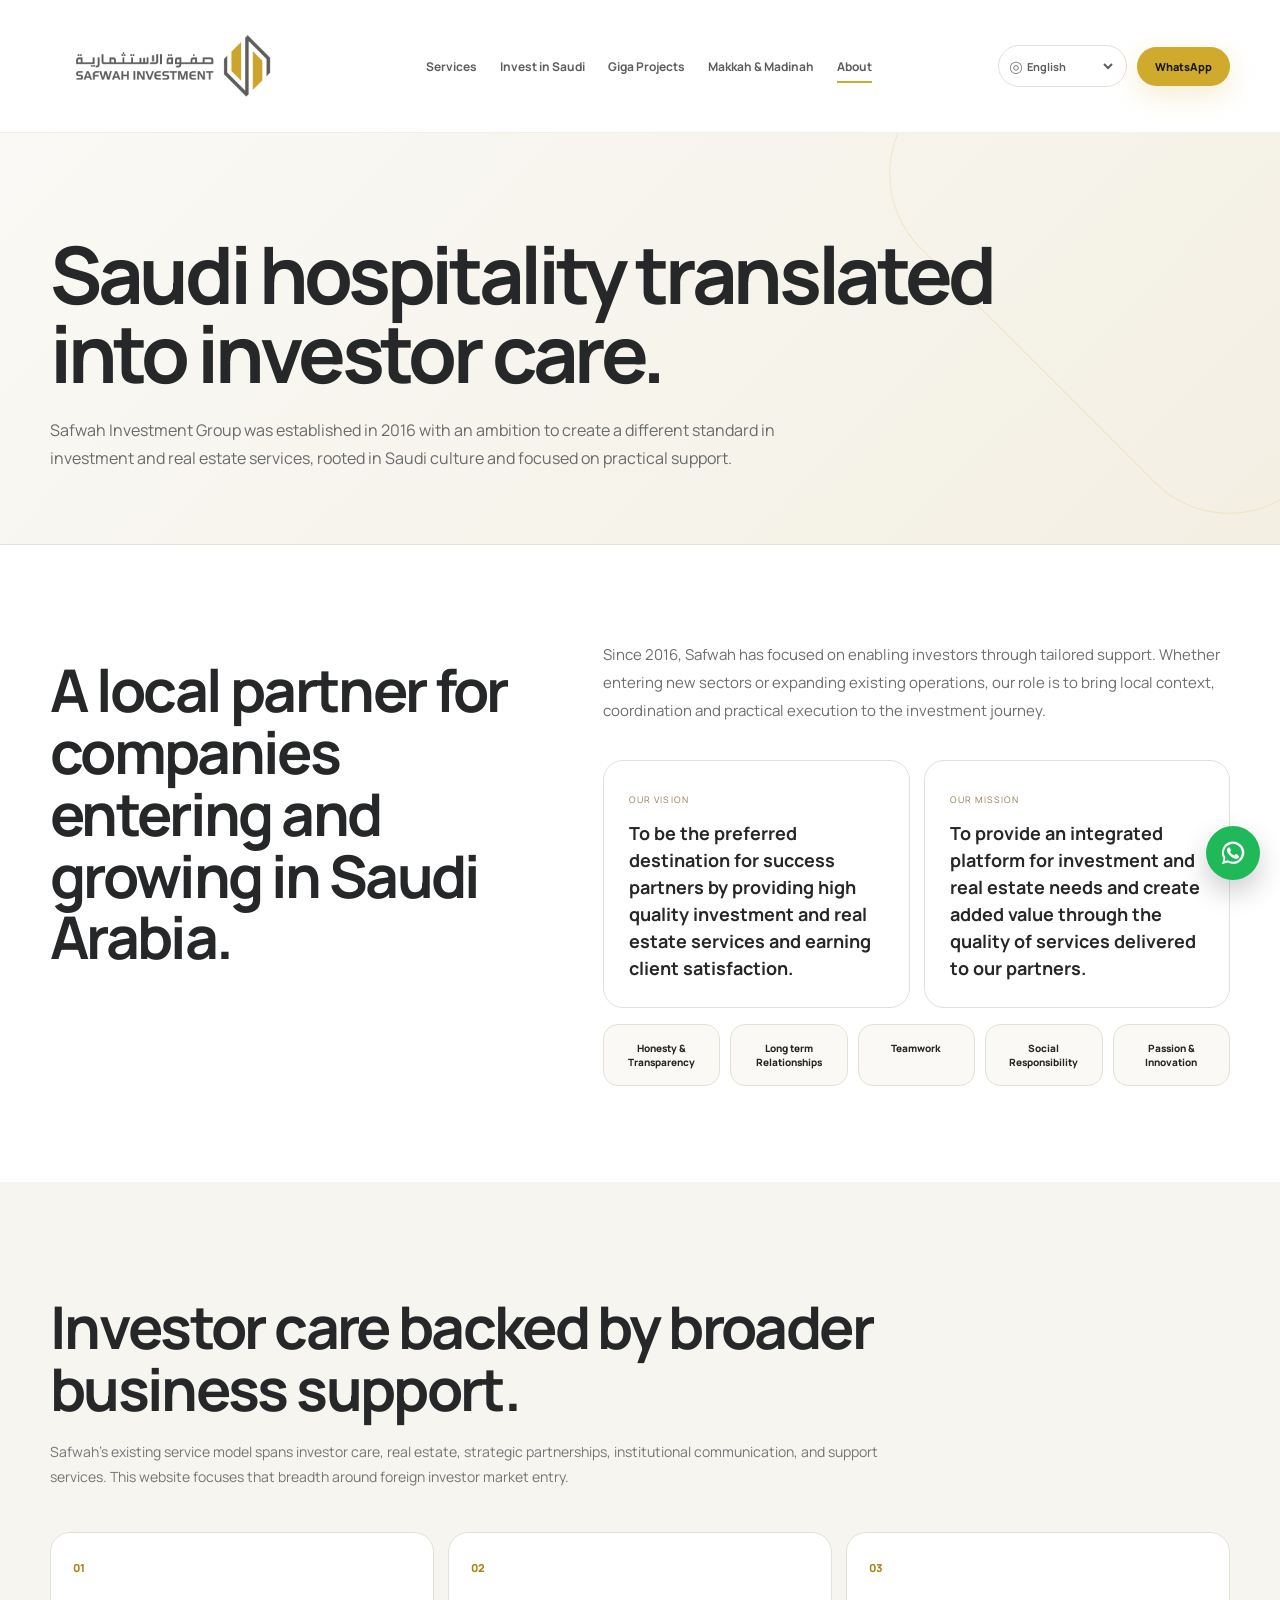
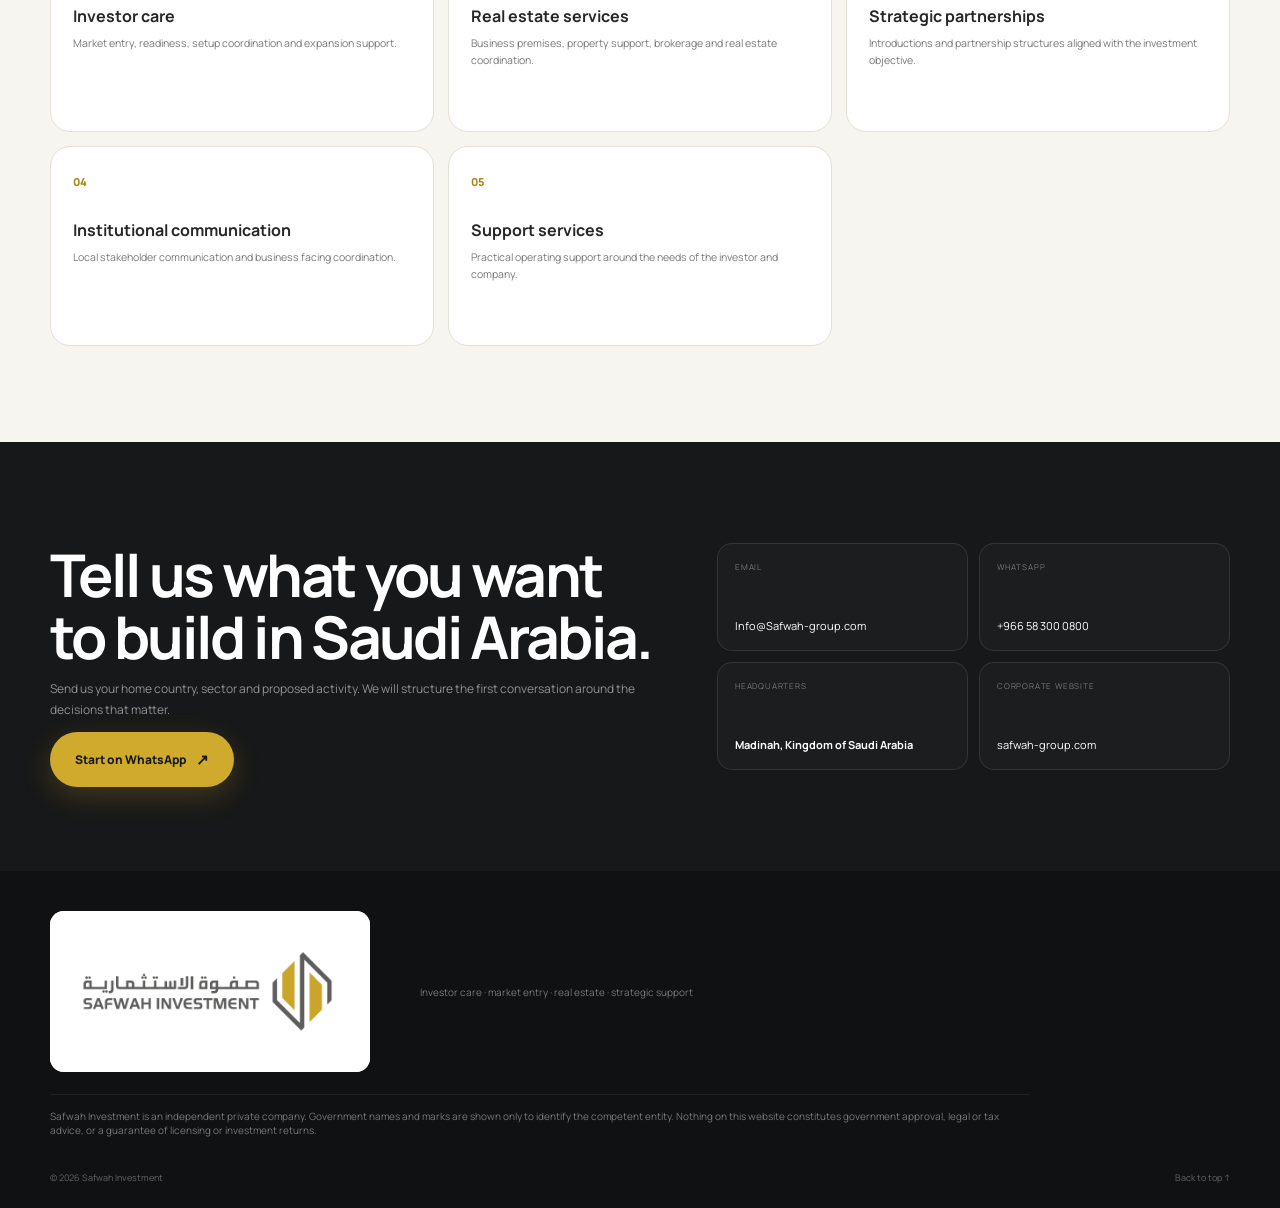
==== commit 4d5f104f: "Refresh Safwah assets in about.html" ====
--- a/about.html
+++ b/about.html
@@ -1,9 +1,9 @@
-<!doctype html><html lang="en" dir="ltr"><head><meta charset="utf-8"><meta name="viewport" content="width=device-width,initial-scale=1,viewport-fit=cover"><meta name="theme-color" content="#5e5d5c"><meta name="description" content="Safwah Investment Group: Saudi-rooted investor care, investment and real-estate support since 2016."><meta property="og:title" content="About Safwah Investment"><meta property="og:description" content="Safwah Investment Group: Saudi-rooted investor care, investment and real-estate support since 2016."><meta property="og:type" content="website"><link rel="icon" type="image/svg+xml" href="assets/img/favicon.svg"><link rel="preconnect" href="https://fonts.googleapis.com"><link rel="preconnect" href="https://fonts.gstatic.com" crossorigin><link href="https://fonts.googleapis.com/css2?family=Manrope:wght@400;500;600;700;800&family=Noto+Kufi+Arabic:wght@400;500;600;700&display=swap" rel="stylesheet"><link rel="stylesheet" href="assets/css/styles.css"><title>About Safwah Investment</title></head><body data-page="about"><a class="skip-link" href="#main">Skip to content</a>
+<!doctype html><html lang="en" dir="ltr"><head><meta charset="utf-8"><meta name="viewport" content="width=device-width,initial-scale=1,viewport-fit=cover"><meta name="theme-color" content="#5e5d5c"><meta name="description" content="Safwah Investment Group: Saudi-rooted investor care, investment and real-estate support since 2016."><meta property="og:title" content="About Safwah Investment"><meta property="og:description" content="Safwah Investment Group: Saudi-rooted investor care, investment and real-estate support since 2016."><meta property="og:type" content="website"><link rel="icon" type="image/svg+xml" href="assets/img/favicon.svg"><link rel="preconnect" href="https://fonts.googleapis.com"><link rel="preconnect" href="https://fonts.gstatic.com" crossorigin><link href="https://fonts.googleapis.com/css2?family=Manrope:wght@400;500;600;700;800&family=Noto+Kufi+Arabic:wght@400;500;600;700&display=swap" rel="stylesheet"><link rel="stylesheet" href="assets/css/styles.css?v=20260824c"><title>About Safwah Investment</title></head><body data-page="about"><a class="skip-link" href="#main">Skip to content</a>
 <header class="site-header" id="top"><div class="shell header-row">
 <a class="brand" href="index.html" aria-label="Safwah Investment"><img src="assets/img/safwah-logo-original.png?v=20260824b" alt="Safwah Investment" width="1456" height="732"></a>
 <nav class="desktop-nav" aria-label="Primary navigation"><a href="services.html" class="" data-i18n="nav.services">Services</a><a href="invest-saudi.html" class="" data-i18n="nav.invest">Invest in Saudi</a><a href="giga-projects.html" class="" data-i18n="nav.projects">Giga Projects</a><a href="haramain.html" class="" data-i18n="nav.haramain">Makkah & Madinah</a><a href="about.html" class="active" data-i18n="nav.about">About</a></nav>
 <div class="header-actions"><label class="language-control"><span class="globe" aria-hidden="true">◎</span><select id="languageSelect" aria-label="Select language"><option value="en">English</option><option value="ar">العربية</option><option value="ru">Русский</option><option value="zh">简体中文</option><option value="tr">Türkçe</option><option value="bn">বাংলা</option><option value="hi">हिन्दी</option><option value="ur">اردو</option><option value="pt">Português</option><option value="ko">한국어</option></select></label><a class="button button-sm button-primary whatsapp-top" data-whatsapp href="#" target="_blank" rel="noopener" data-i18n="nav.whatsapp">WhatsApp</a><button class="menu-button" id="menuButton" aria-label="Open menu" aria-expanded="false"><span></span><span></span><span></span></button></div>
 </div><div class="mobile-menu" id="mobileMenu"><a href="services.html" data-i18n="nav.services">Services</a><a href="invest-saudi.html" data-i18n="nav.invest">Invest in Saudi</a><a href="giga-projects.html" data-i18n="nav.projects">Giga Projects</a><a href="haramain.html" data-i18n="nav.haramain">Makkah & Madinah</a><a href="about.html" data-i18n="nav.about">About</a></div></header><main id="main"><section class="page-hero"><div class="shell reveal"><div class="eyebrow"><span></span><span data-i18n="about.eyebrow">Safwah Investment</span></div><h1 data-i18n="about.title">Saudi hospitality translated into investor care.</h1><p data-i18n="about.lead">Safwah Investment Group was established in 2016 with an ambition to create a different standard in investment and real-estate services, rooted in Saudi culture and focused on practical support.</p></div></section><section class="section"><div class="shell about-grid"><div class="section-heading reveal"><div class="eyebrow"><span></span><span data-i18n="about.storyEyebrow">Our story</span></div><h2 data-i18n="about.storyTitle">A local partner for companies entering and growing in Saudi Arabia.</h2></div><div class="reveal"><p class="about-story" data-i18n="about.story">Since 2016, Safwah has focused on enabling investors through tailored support. Whether entering new sectors or expanding existing operations, our role is to bring local context, coordination and practical execution to the investment journey.</p><div class="statement-grid"><article class="statement-card"><span data-i18n="about.visionLabel">Our vision</span><h3 data-i18n="about.vision">To be the preferred destination for success partners by providing high-quality investment and real-estate services and earning client satisfaction.</h3></article><article class="statement-card"><span data-i18n="about.missionLabel">Our mission</span><h3 data-i18n="about.mission">To provide an integrated platform for investment and real-estate needs and create added value through the quality of services delivered to our partners.</h3></article></div><div class="values-grid" id="valuesGrid"></div></div></div></section><section class="section section-soft"><div class="shell"><div class="section-heading reveal"><div class="eyebrow"><span></span><span data-i18n="about.capabilitiesEyebrow">Capabilities</span></div><h2 data-i18n="about.capabilitiesTitle">Investor care backed by broader business support.</h2><p data-i18n="about.capabilitiesLead">Safwah’s existing service model spans investor care, real estate, strategic partnerships, institutional communication, and support services. This website focuses that breadth around foreign-investor market entry.</p></div><div class="opportunity-grid" id="aboutCapabilities"></div></div></section></main><section class="contact-section"><div class="shell contact-grid"><div class="contact-copy reveal"><div class="eyebrow light"><span></span><span data-i18n="contact.eyebrow">Start your journey</span></div><h2 data-i18n="contact.title">Tell us what you want to build in Saudi Arabia.</h2><p data-i18n="contact.lead">Send us your home country, sector and proposed activity. We will structure the first conversation around the decisions that matter.</p><a class="button button-gold button-large" data-whatsapp href="#" target="_blank" rel="noopener"><span data-i18n="contact.cta">Start on WhatsApp</span><span class="arrow">↗</span></a></div><div class="contact-details reveal"><div><span data-i18n="contact.emailLabel">Email</span><a href="mailto:Info@Safwah-group.com">Info@Safwah-group.com</a></div><div><span data-i18n="contact.whatsappLabel">WhatsApp</span><a data-whatsapp href="#" target="_blank" rel="noopener">+966 58 300 0800</a></div><div><span data-i18n="contact.hqLabel">Headquarters</span><strong data-i18n="contact.hq">Madinah, Kingdom of Saudi Arabia</strong></div><div><span data-i18n="contact.websiteLabel">Corporate website</span><a href="https://safwah-group.com/" target="_blank" rel="noopener">safwah-group.com</a></div></div></div></section>
 <footer class="site-footer"><div class="shell footer-grid"><img src="assets/img/safwah-logo-original.png?v=20260824b" alt="Safwah Investment" class="footer-logo" width="1456" height="732"><p data-i18n="footer.copy">Investor care · market entry · real estate · strategic support</p><p class="footer-legal" data-i18n="footer.legal">Safwah Investment is an independent private company. Government names and marks are shown only to identify the competent entity. Nothing on this website constitutes government approval, legal or tax advice, or a guarantee of licensing or investment returns.</p><div class="footer-bottom"><span>© 2026 Safwah Investment</span><a href="#top" data-i18n="footer.back">Back to top ↑</a></div></div></footer>
-<a class="floating-whatsapp" data-whatsapp href="#" target="_blank" rel="noopener" aria-label="WhatsApp Safwah Investment"><svg viewBox="0 0 32 32" aria-hidden="true"><path d="M16 3a12.6 12.6 0 0 0-10.9 19L3.5 28.5l6.7-1.6A12.7 12.7 0 1 0 16 3Zm0 22.9a10.2 10.2 0 0 1-5.2-1.4l-.4-.2-4 .9 1-3.9-.3-.4a10.2 10.2 0 1 1 8.9 5Zm5.6-7.7c-.3-.2-1.8-.9-2.1-1-.3-.1-.5-.2-.7.2-.2.3-.8 1-1 1.2-.2.2-.4.2-.7.1-1.9-.9-3.2-1.7-4.4-3.8-.3-.5.3-.5.9-1.8.1-.2.1-.4 0-.6-.1-.2-.7-1.7-1-2.3-.3-.6-.5-.5-.7-.5h-.6c-.2 0-.6.1-.9.4-.3.3-1.2 1.2-1.2 2.9s1.2 3.4 1.4 3.6c.2.2 2.4 3.7 5.9 5.2.8.4 1.5.6 2 .7.8.3 1.6.2 2.2.1.7-.1 1.8-.7 2-1.4.3-.7.3-1.3.2-1.4-.1-.2-.3-.3-.6-.4Z"/></svg></a><script src="assets/js/app.js"></script><script src="assets/js/text-polish.js"></script></body></html>
+<a class="floating-whatsapp" data-whatsapp href="#" target="_blank" rel="noopener" aria-label="WhatsApp Safwah Investment"><svg viewBox="0 0 32 32" aria-hidden="true"><path d="M16 3a12.6 12.6 0 0 0-10.9 19L3.5 28.5l6.7-1.6A12.7 12.7 0 1 0 16 3Zm0 22.9a10.2 10.2 0 0 1-5.2-1.4l-.4-.2-4 .9 1-3.9-.3-.4a10.2 10.2 0 1 1 8.9 5Zm5.6-7.7c-.3-.2-1.8-.9-2.1-1-.3-.1-.5-.2-.7.2-.2.3-.8 1-1 1.2-.2.2-.4.2-.7.1-1.9-.9-3.2-1.7-4.4-3.8-.3-.5.3-.5.9-1.8.1-.2.1-.4 0-.6-.1-.2-.7-1.7-1-2.3-.3-.6-.5-.5-.7-.5h-.6c-.2 0-.6.1-.9.4-.3.3-1.2 1.2-1.2 2.9s1.2 3.4 1.4 3.6c.2.2 2.4 3.7 5.9 5.2.8.4 1.5.6 2 .7.8.3 1.6.2 2.2.1.7-.1 1.8-.7 2-1.4.3-.7.3-1.3.2-1.4-.1-.2-.3-.3-.6-.4Z"/></svg></a><script src="assets/js/app.js"></script><script src="assets/js/text-polish.js?v=20260824c"></script></body></html>
 
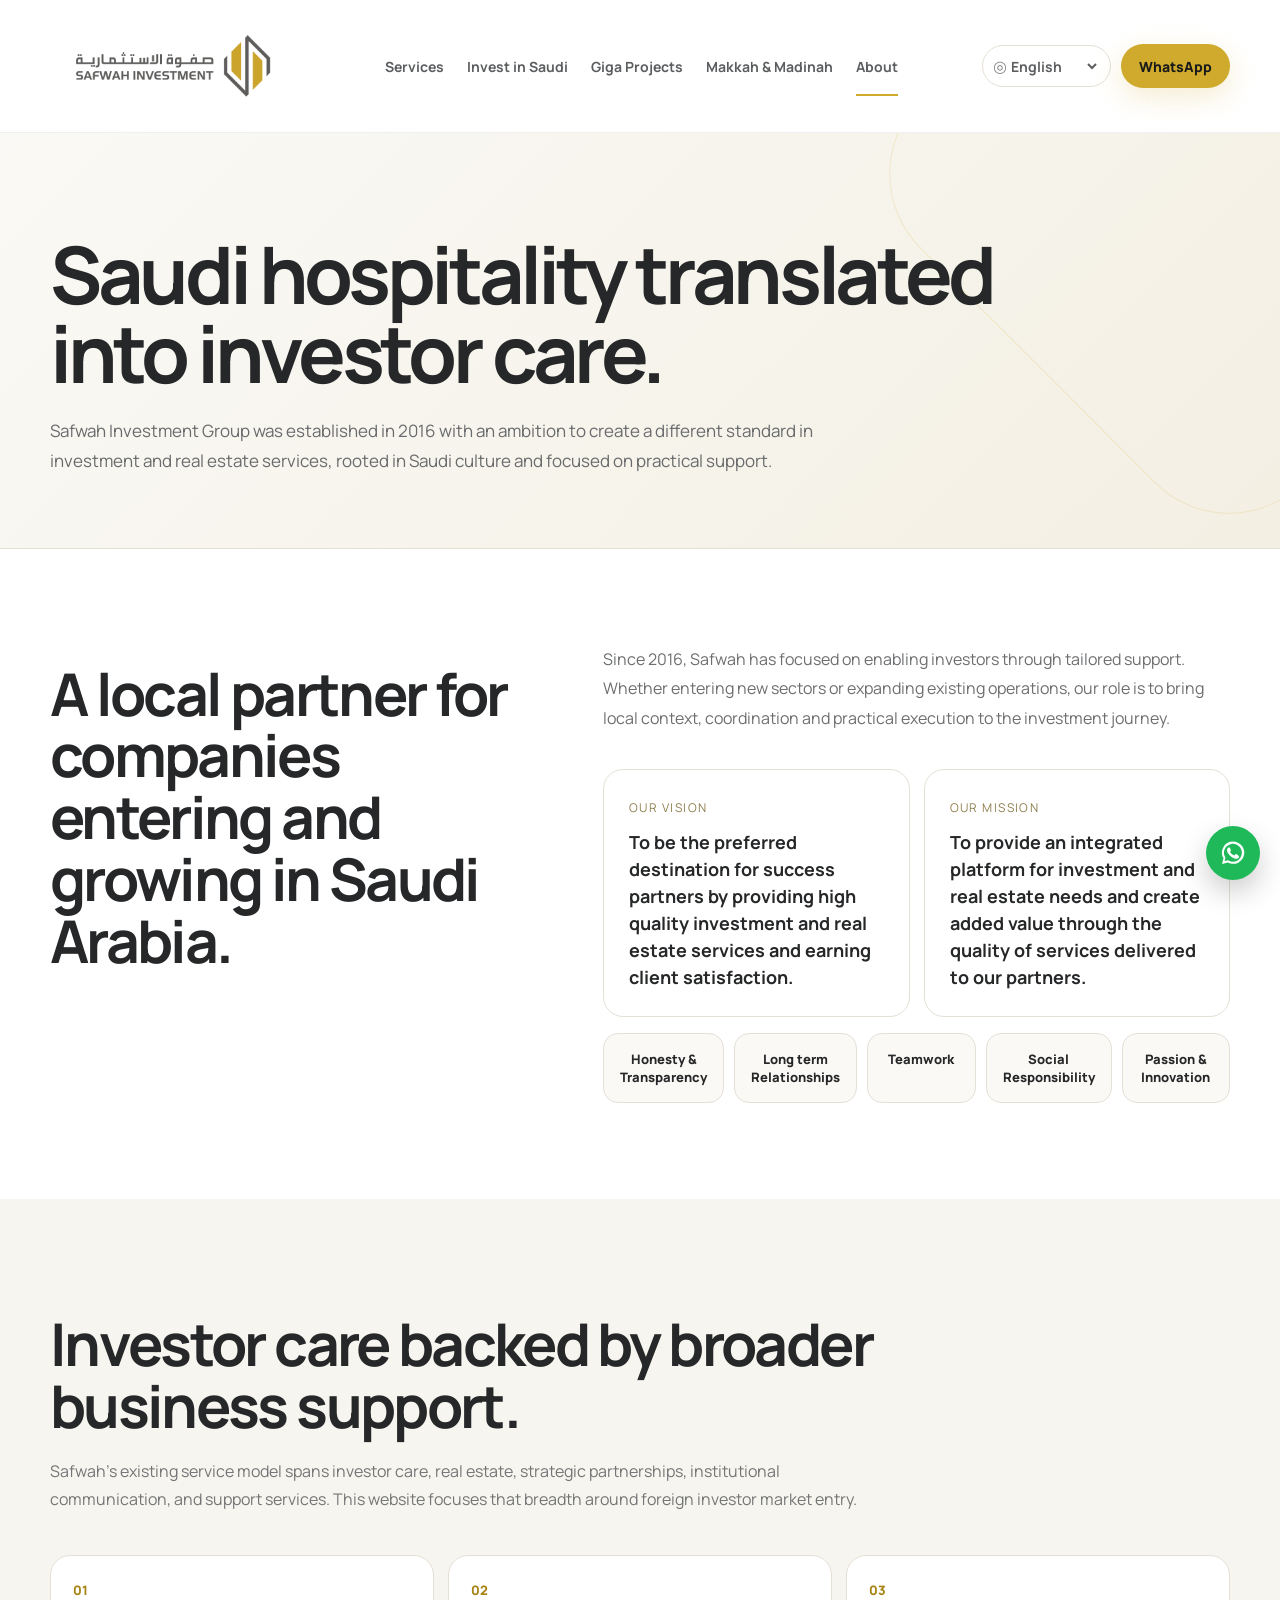
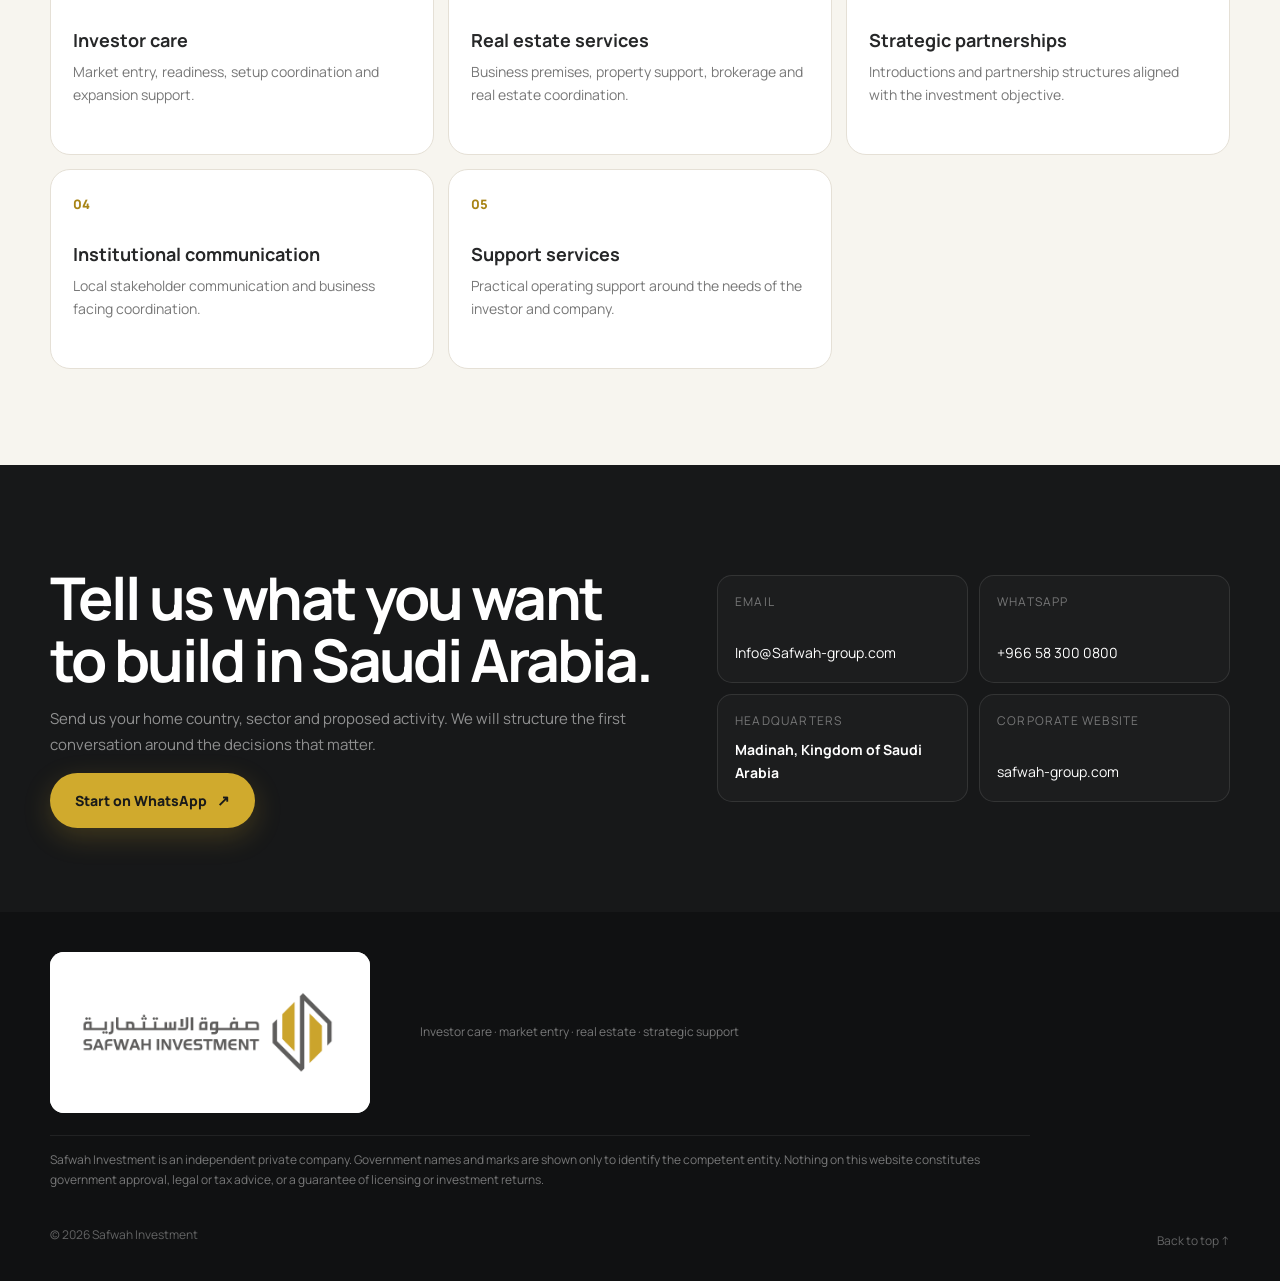
==== commit b665dfa6: "Improve typography accessibility across the site" ====
--- a/about.html
+++ b/about.html
@@ -1,9 +1,8 @@
-<!doctype html><html lang="en" dir="ltr"><head><meta charset="utf-8"><meta name="viewport" content="width=device-width,initial-scale=1,viewport-fit=cover"><meta name="theme-color" content="#5e5d5c"><meta name="description" content="Safwah Investment Group: Saudi-rooted investor care, investment and real-estate support since 2016."><meta property="og:title" content="About Safwah Investment"><meta property="og:description" content="Safwah Investment Group: Saudi-rooted investor care, investment and real-estate support since 2016."><meta property="og:type" content="website"><link rel="icon" type="image/svg+xml" href="assets/img/favicon.svg"><link rel="preconnect" href="https://fonts.googleapis.com"><link rel="preconnect" href="https://fonts.gstatic.com" crossorigin><link href="https://fonts.googleapis.com/css2?family=Manrope:wght@400;500;600;700;800&family=Noto+Kufi+Arabic:wght@400;500;600;700&display=swap" rel="stylesheet"><link rel="stylesheet" href="assets/css/styles.css?v=20260824c"><title>About Safwah Investment</title></head><body data-page="about"><a class="skip-link" href="#main">Skip to content</a>
+<!doctype html><html lang="en" dir="ltr"><head><meta charset="utf-8"><meta name="viewport" content="width=device-width,initial-scale=1,viewport-fit=cover"><meta name="theme-color" content="#5e5d5c"><meta name="description" content="Safwah Investment Group: Saudi-rooted investor care, investment and real-estate support since 2016."><meta property="og:title" content="About Safwah Investment"><meta property="og:description" content="Safwah Investment Group: Saudi-rooted investor care, investment and real-estate support since 2016."><meta property="og:type" content="website"><link rel="icon" type="image/svg+xml" href="assets/img/favicon.svg"><link rel="preconnect" href="https://fonts.googleapis.com"><link rel="preconnect" href="https://fonts.gstatic.com" crossorigin><link href="https://fonts.googleapis.com/css2?family=Manrope:wght@400;500;600;700;800&family=Noto+Kufi+Arabic:wght@400;500;600;700&display=swap" rel="stylesheet"><link rel="stylesheet" href="assets/css/styles.css?v=20260824f"><title>About Safwah Investment</title></head><body data-page="about"><a class="skip-link" href="#main">Skip to content</a>
 <header class="site-header" id="top"><div class="shell header-row">
 <a class="brand" href="index.html" aria-label="Safwah Investment"><img src="assets/img/safwah-logo-original.png?v=20260824b" alt="Safwah Investment" width="1456" height="732"></a>
 <nav class="desktop-nav" aria-label="Primary navigation"><a href="services.html" class="" data-i18n="nav.services">Services</a><a href="invest-saudi.html" class="" data-i18n="nav.invest">Invest in Saudi</a><a href="giga-projects.html" class="" data-i18n="nav.projects">Giga Projects</a><a href="haramain.html" class="" data-i18n="nav.haramain">Makkah & Madinah</a><a href="about.html" class="active" data-i18n="nav.about">About</a></nav>
 <div class="header-actions"><label class="language-control"><span class="globe" aria-hidden="true">◎</span><select id="languageSelect" aria-label="Select language"><option value="en">English</option><option value="ar">العربية</option><option value="ru">Русский</option><option value="zh">简体中文</option><option value="tr">Türkçe</option><option value="bn">বাংলা</option><option value="hi">हिन्दी</option><option value="ur">اردو</option><option value="pt">Português</option><option value="ko">한국어</option></select></label><a class="button button-sm button-primary whatsapp-top" data-whatsapp href="#" target="_blank" rel="noopener" data-i18n="nav.whatsapp">WhatsApp</a><button class="menu-button" id="menuButton" aria-label="Open menu" aria-expanded="false"><span></span><span></span><span></span></button></div>
 </div><div class="mobile-menu" id="mobileMenu"><a href="services.html" data-i18n="nav.services">Services</a><a href="invest-saudi.html" data-i18n="nav.invest">Invest in Saudi</a><a href="giga-projects.html" data-i18n="nav.projects">Giga Projects</a><a href="haramain.html" data-i18n="nav.haramain">Makkah & Madinah</a><a href="about.html" data-i18n="nav.about">About</a></div></header><main id="main"><section class="page-hero"><div class="shell reveal"><div class="eyebrow"><span></span><span data-i18n="about.eyebrow">Safwah Investment</span></div><h1 data-i18n="about.title">Saudi hospitality translated into investor care.</h1><p data-i18n="about.lead">Safwah Investment Group was established in 2016 with an ambition to create a different standard in investment and real-estate services, rooted in Saudi culture and focused on practical support.</p></div></section><section class="section"><div class="shell about-grid"><div class="section-heading reveal"><div class="eyebrow"><span></span><span data-i18n="about.storyEyebrow">Our story</span></div><h2 data-i18n="about.storyTitle">A local partner for companies entering and growing in Saudi Arabia.</h2></div><div class="reveal"><p class="about-story" data-i18n="about.story">Since 2016, Safwah has focused on enabling investors through tailored support. Whether entering new sectors or expanding existing operations, our role is to bring local context, coordination and practical execution to the investment journey.</p><div class="statement-grid"><article class="statement-card"><span data-i18n="about.visionLabel">Our vision</span><h3 data-i18n="about.vision">To be the preferred destination for success partners by providing high-quality investment and real-estate services and earning client satisfaction.</h3></article><article class="statement-card"><span data-i18n="about.missionLabel">Our mission</span><h3 data-i18n="about.mission">To provide an integrated platform for investment and real-estate needs and create added value through the quality of services delivered to our partners.</h3></article></div><div class="values-grid" id="valuesGrid"></div></div></div></section><section class="section section-soft"><div class="shell"><div class="section-heading reveal"><div class="eyebrow"><span></span><span data-i18n="about.capabilitiesEyebrow">Capabilities</span></div><h2 data-i18n="about.capabilitiesTitle">Investor care backed by broader business support.</h2><p data-i18n="about.capabilitiesLead">Safwah’s existing service model spans investor care, real estate, strategic partnerships, institutional communication, and support services. This website focuses that breadth around foreign-investor market entry.</p></div><div class="opportunity-grid" id="aboutCapabilities"></div></div></section></main><section class="contact-section"><div class="shell contact-grid"><div class="contact-copy reveal"><div class="eyebrow light"><span></span><span data-i18n="contact.eyebrow">Start your journey</span></div><h2 data-i18n="contact.title">Tell us what you want to build in Saudi Arabia.</h2><p data-i18n="contact.lead">Send us your home country, sector and proposed activity. We will structure the first conversation around the decisions that matter.</p><a class="button button-gold button-large" data-whatsapp href="#" target="_blank" rel="noopener"><span data-i18n="contact.cta">Start on WhatsApp</span><span class="arrow">↗</span></a></div><div class="contact-details reveal"><div><span data-i18n="contact.emailLabel">Email</span><a href="mailto:Info@Safwah-group.com">Info@Safwah-group.com</a></div><div><span data-i18n="contact.whatsappLabel">WhatsApp</span><a data-whatsapp href="#" target="_blank" rel="noopener">+966 58 300 0800</a></div><div><span data-i18n="contact.hqLabel">Headquarters</span><strong data-i18n="contact.hq">Madinah, Kingdom of Saudi Arabia</strong></div><div><span data-i18n="contact.websiteLabel">Corporate website</span><a href="https://safwah-group.com/" target="_blank" rel="noopener">safwah-group.com</a></div></div></div></section>
 <footer class="site-footer"><div class="shell footer-grid"><img src="assets/img/safwah-logo-original.png?v=20260824b" alt="Safwah Investment" class="footer-logo" width="1456" height="732"><p data-i18n="footer.copy">Investor care · market entry · real estate · strategic support</p><p class="footer-legal" data-i18n="footer.legal">Safwah Investment is an independent private company. Government names and marks are shown only to identify the competent entity. Nothing on this website constitutes government approval, legal or tax advice, or a guarantee of licensing or investment returns.</p><div class="footer-bottom"><span>© 2026 Safwah Investment</span><a href="#top" data-i18n="footer.back">Back to top ↑</a></div></div></footer>
-<a class="floating-whatsapp" data-whatsapp href="#" target="_blank" rel="noopener" aria-label="WhatsApp Safwah Investment"><svg viewBox="0 0 32 32" aria-hidden="true"><path d="M16 3a12.6 12.6 0 0 0-10.9 19L3.5 28.5l6.7-1.6A12.7 12.7 0 1 0 16 3Zm0 22.9a10.2 10.2 0 0 1-5.2-1.4l-.4-.2-4 .9 1-3.9-.3-.4a10.2 10.2 0 1 1 8.9 5Zm5.6-7.7c-.3-.2-1.8-.9-2.1-1-.3-.1-.5-.2-.7.2-.2.3-.8 1-1 1.2-.2.2-.4.2-.7.1-1.9-.9-3.2-1.7-4.4-3.8-.3-.5.3-.5.9-1.8.1-.2.1-.4 0-.6-.1-.2-.7-1.7-1-2.3-.3-.6-.5-.5-.7-.5h-.6c-.2 0-.6.1-.9.4-.3.3-1.2 1.2-1.2 2.9s1.2 3.4 1.4 3.6c.2.2 2.4 3.7 5.9 5.2.8.4 1.5.6 2 .7.8.3 1.6.2 2.2.1.7-.1 1.8-.7 2-1.4.3-.7.3-1.3.2-1.4-.1-.2-.3-.3-.6-.4Z"/></svg></a><script src="assets/js/app.js"></script><script src="assets/js/text-polish.js?v=20260824c"></script></body></html>
-
+<a class="floating-whatsapp" data-whatsapp href="#" target="_blank" rel="noopener" aria-label="WhatsApp Safwah Investment"><svg viewBox="0 0 32 32" aria-hidden="true"><path d="M16 3a12.6 12.6 0 0 0-10.9 19L3.5 28.5l6.7-1.6A12.7 12.7 0 1 0 16 3Zm0 22.9a10.2 10.2 0 0 1-5.2-1.4l-.4-.2-4 .9 1-3.9-.3-.4a10.2 10.2 0 1 1 8.9 5Zm5.6-7.7c-.3-.2-1.8-.9-2.1-1-.3-.1-.5-.2-.7.2-.2.3-.8 1-1 1.2-.2.2-.4.2-.7.1-1.9-.9-3.2-1.7-4.4-3.8-.3-.5.3-.5.9-1.8.1-.2.1-.4 0-.6-.1-.2-.7-1.7-1-2.3-.3-.6-.5-.5-.7-.5h-.6c-.2 0-.6.1-.9.4-.3.3-1.2 1.2-1.2 2.9s1.2 3.4 1.4 3.6c.2.2 2.4 3.7 5.9 5.2.8.4 1.5.6 2 .7.8.3 1.6.2 2.2.1.7-.1 1.8-.7 2-1.4.3-.7.3-1.3.2-1.4-.1-.2-.3-.3-.6-.4Z"/></svg></a><script src="assets/js/app.js"></script><script src="assets/js/text-polish.js?v=20260824d"></script></body></html>
--- a/assets/css/styles.css
+++ b/assets/css/styles.css
@@ -86,7 +86,7 @@
 .hub-results{display:grid;grid-template-columns:1fr 1fr;gap:9px;margin-top:12px}
 .hub-results>div{border-radius:16px;padding:16px;background:#262829;color:#fff;min-height:92px;display:flex;flex-direction:column;justify-content:space-between}
 .hub-results span{font-size:8px;color:rgba(255,255,255,.48)}
-.hub-results strong{font-size:19px;font-variant-numeric:tabular-nums}
+.hub-results strong{font-size:19px;font-variant-numeric:tabular-nums}.hub-results strong#capitalSar{display:flex;align-items:center;gap:7px;direction:ltr}.riyal-symbol{width:.78em;height:.78em;object-fit:contain;filter:invert(1);flex:none}.riyal-symbol-inline{display:inline-block;width:1em;height:1em;object-fit:contain;vertical-align:-.14em;margin-inline:.18em;opacity:.78}
 .hub-note{font-size:8.5px;line-height:1.55;color:#777;margin:14px 0 0}
 .hub-source{border-top:1px solid #e7e2d8;padding-top:13px;margin-top:14px;display:flex;justify-content:space-between;gap:12px;font-size:8px;color:#828282}
 .hub-source a{color:#745e16;font-weight:800;text-align:end}
@@ -119,4 +119,98 @@
 
 /* Safwah editorial rule: no decorative dash before small headings. */
 .eyebrow>span:first-child{display:none}
-
+
+/* Accessible typography scale */
+.desktop-nav a{font-size:14px;min-height:44px;display:flex;align-items:center}
+.language-control select{font-size:14px;height:40px}
+.button,.button-large{font-size:14px;min-height:44px}
+.text-link{font-size:14px;min-height:32px}
+.eyebrow{font-size:12px;line-height:1.6}
+.hero-lead,.page-hero p{font-size:17px}
+.hero-trust span{font-size:12px;line-height:1.5}
+.visual-topline{font-size:12px}
+.hero-step b{font-size:14px}
+.hero-step small{font-size:12px;line-height:1.5}
+.hero-step i{font-size:12px}
+.visual-note{font-size:13px;line-height:1.65}
+.strip-inner{font-size:12px;line-height:1.65}
+.section-heading p,.section-lead{font-size:16px;line-height:1.75}
+.journey-card .num{font-size:12px}
+.journey-card h3{font-size:17px}
+.journey-card p{font-size:14px;line-height:1.65}
+.authority-fallback{font-size:12px}
+.service-tag{font-size:12px}
+.service-card h3{font-size:19px}
+.service-card p{font-size:14px;line-height:1.65}
+.provider-line span,.provider-line a{font-size:12px;line-height:1.5}
+.provider-line a{padding-block:6px}
+.search-box input{font-size:16px}
+.filter-button{font-size:12px;min-height:36px}
+.results-count{font-size:12px}
+.disclaimer-card p{font-size:13px;line-height:1.7}
+.feature-item i{font-size:12px}
+.feature-item b{font-size:15px}
+.feature-item span{font-size:13px;line-height:1.65}
+.panel-kicker{font-size:12px;line-height:1.5}
+.sector-item b{font-size:15px}
+.sector-item span{font-size:13px;line-height:1.5}
+.source-note,.source-box{font-size:12px;line-height:1.65}
+.project-card .num{font-size:12px}
+.project-card p{font-size:14px;line-height:1.65}
+.tags span{font-size:12px}
+.opportunity-card i{font-size:13px}
+.opportunity-card h3{font-size:18px}
+.opportunity-card p{font-size:14px;line-height:1.65}
+.haramain-copy>p{font-size:16px;line-height:1.75}
+.haramain-note{font-size:12px!important;line-height:1.7}
+.about-story{font-size:16px}
+.statement-card span{font-size:12px}
+.value-card{font-size:13px}
+.contact-copy p{font-size:15px;line-height:1.75}
+.contact-details span{font-size:12px;line-height:1.5}
+.contact-details a,.contact-details strong{font-size:14px;line-height:1.6}
+.contact-details a,.hub-source a,.source-note a{min-height:24px;display:inline-flex;align-items:center}
+.footer-grid>p,.footer-legal{font-size:12px;line-height:1.7}
+.footer-bottom{font-size:12px;line-height:1.6}
+.footer-bottom a{min-height:32px;display:flex;align-items:center}
+.no-results{font-size:14px}
+.metric span{font-size:12px;line-height:1.5}
+.cta-band p{font-size:14px;line-height:1.6}
+.mobile-menu a{font-size:14px;min-height:44px;display:flex;align-items:center}
+
+.hub-intro{font-size:16px;line-height:1.75}
+.hub-clock{font-size:12px}
+.hub-clock strong{font-size:15px}
+.metric-label{font-size:13px;line-height:1.5;min-height:40px}
+.hub-metric strong small{font-size:12px}
+.metric-period{font-size:12px;line-height:1.5}
+.metric-source{font-size:12px;line-height:1.5}
+.hub-kicker{font-size:12px}
+.hub-status{font-size:12px}
+.hub-form label{font-size:14px;line-height:1.5}
+.hub-form input,.hub-form select{font-size:16px}
+.hub-results span{font-size:13px;line-height:1.5}
+.hub-results strong{font-size:22px}
+.hub-note{font-size:12px;line-height:1.65}
+.hub-source{font-size:12px;line-height:1.5}
+.hub-all-events{font-size:12px;min-height:32px}
+.event-filter{font-size:12px;min-height:36px;padding:8px 12px}
+.event-item time{font-size:12px;line-height:1.5}
+.event-copy h4{font-size:15px;line-height:1.45}
+.event-copy p{font-size:13px;line-height:1.5}
+.event-empty{font-size:14px}
+.hub-consult>div>span{font-size:12px}
+
+@media(max-width:720px){
+  .hero-lead,.page-hero p,.section-heading p,.section-lead{font-size:16px}
+  .hub-card h3{font-size:24px}
+  .event-copy h4{font-size:15px}
+}
+
+@media(max-width:420px){
+  .header-row{gap:6px}
+  .brand{width:132px}
+  .header-actions{gap:6px}
+  .language-control{padding-inline:6px}
+  .language-control select{width:44px;font-size:13px}
+}
